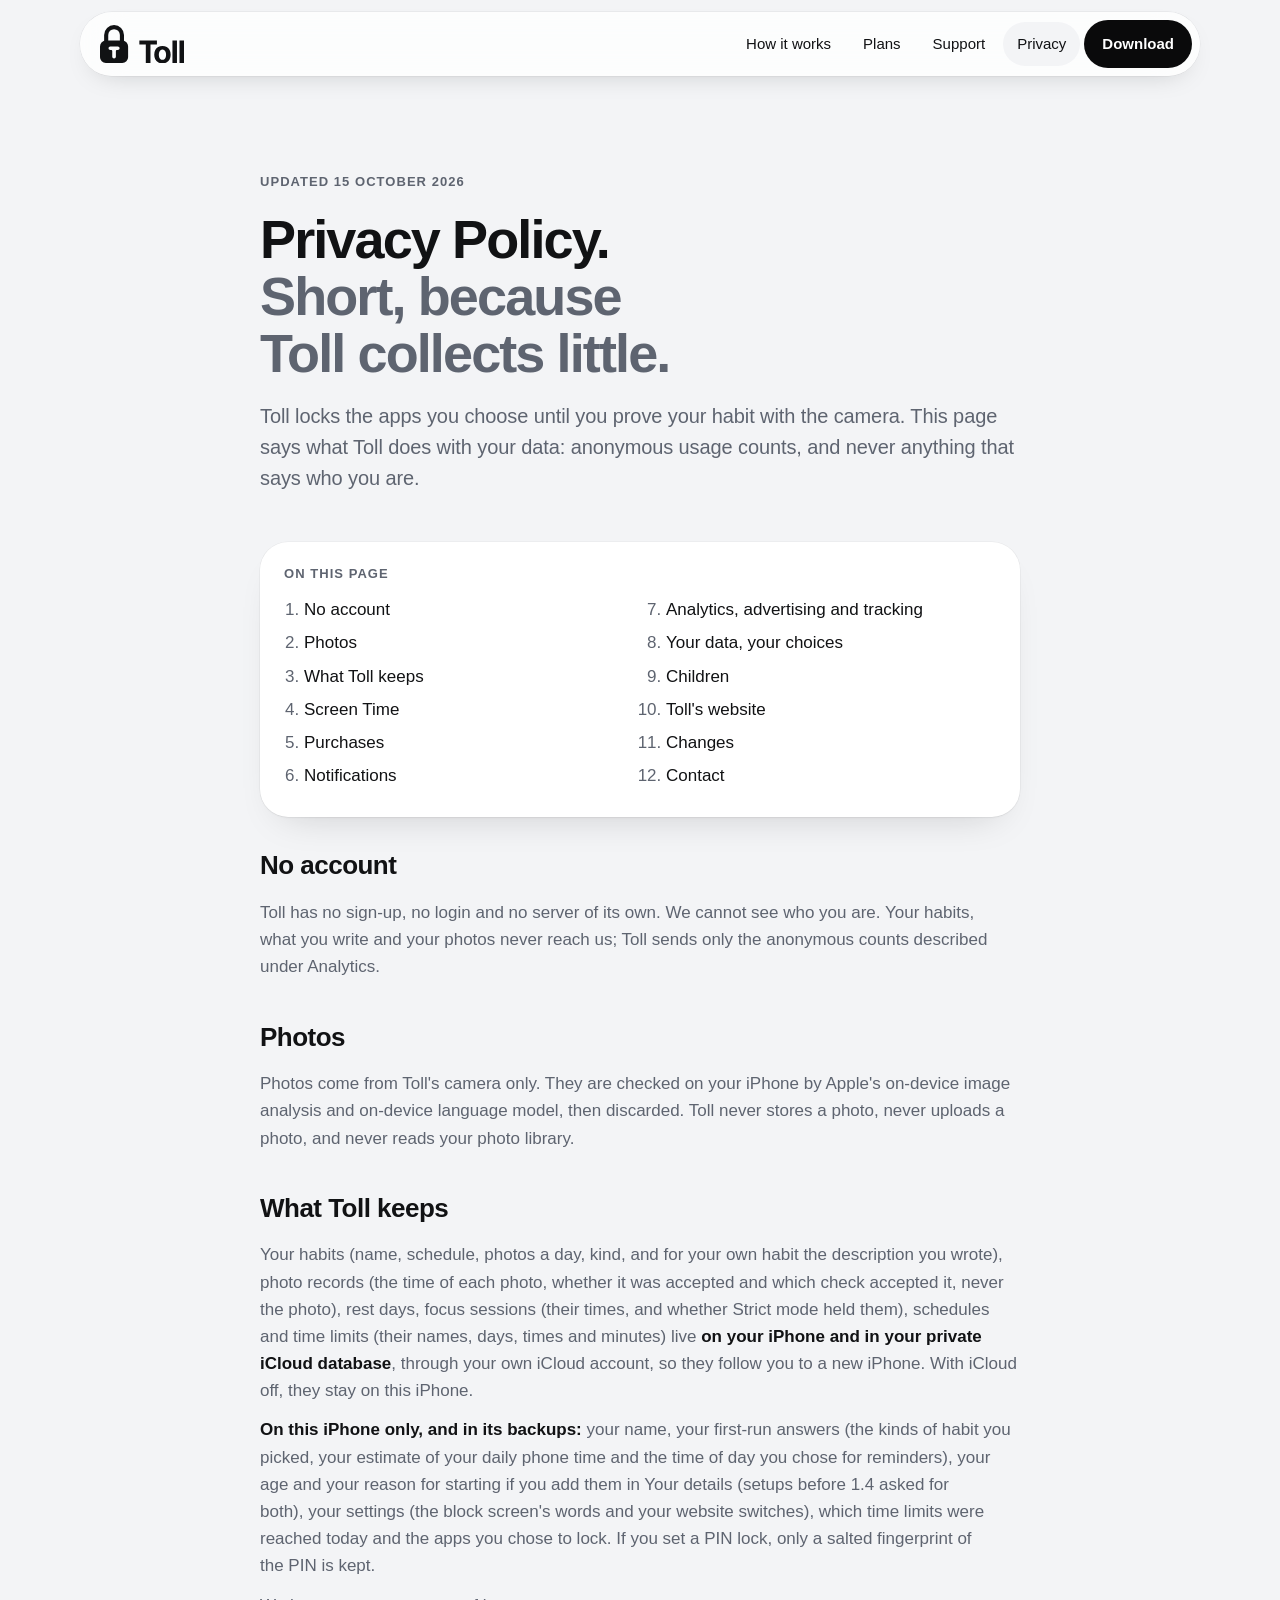
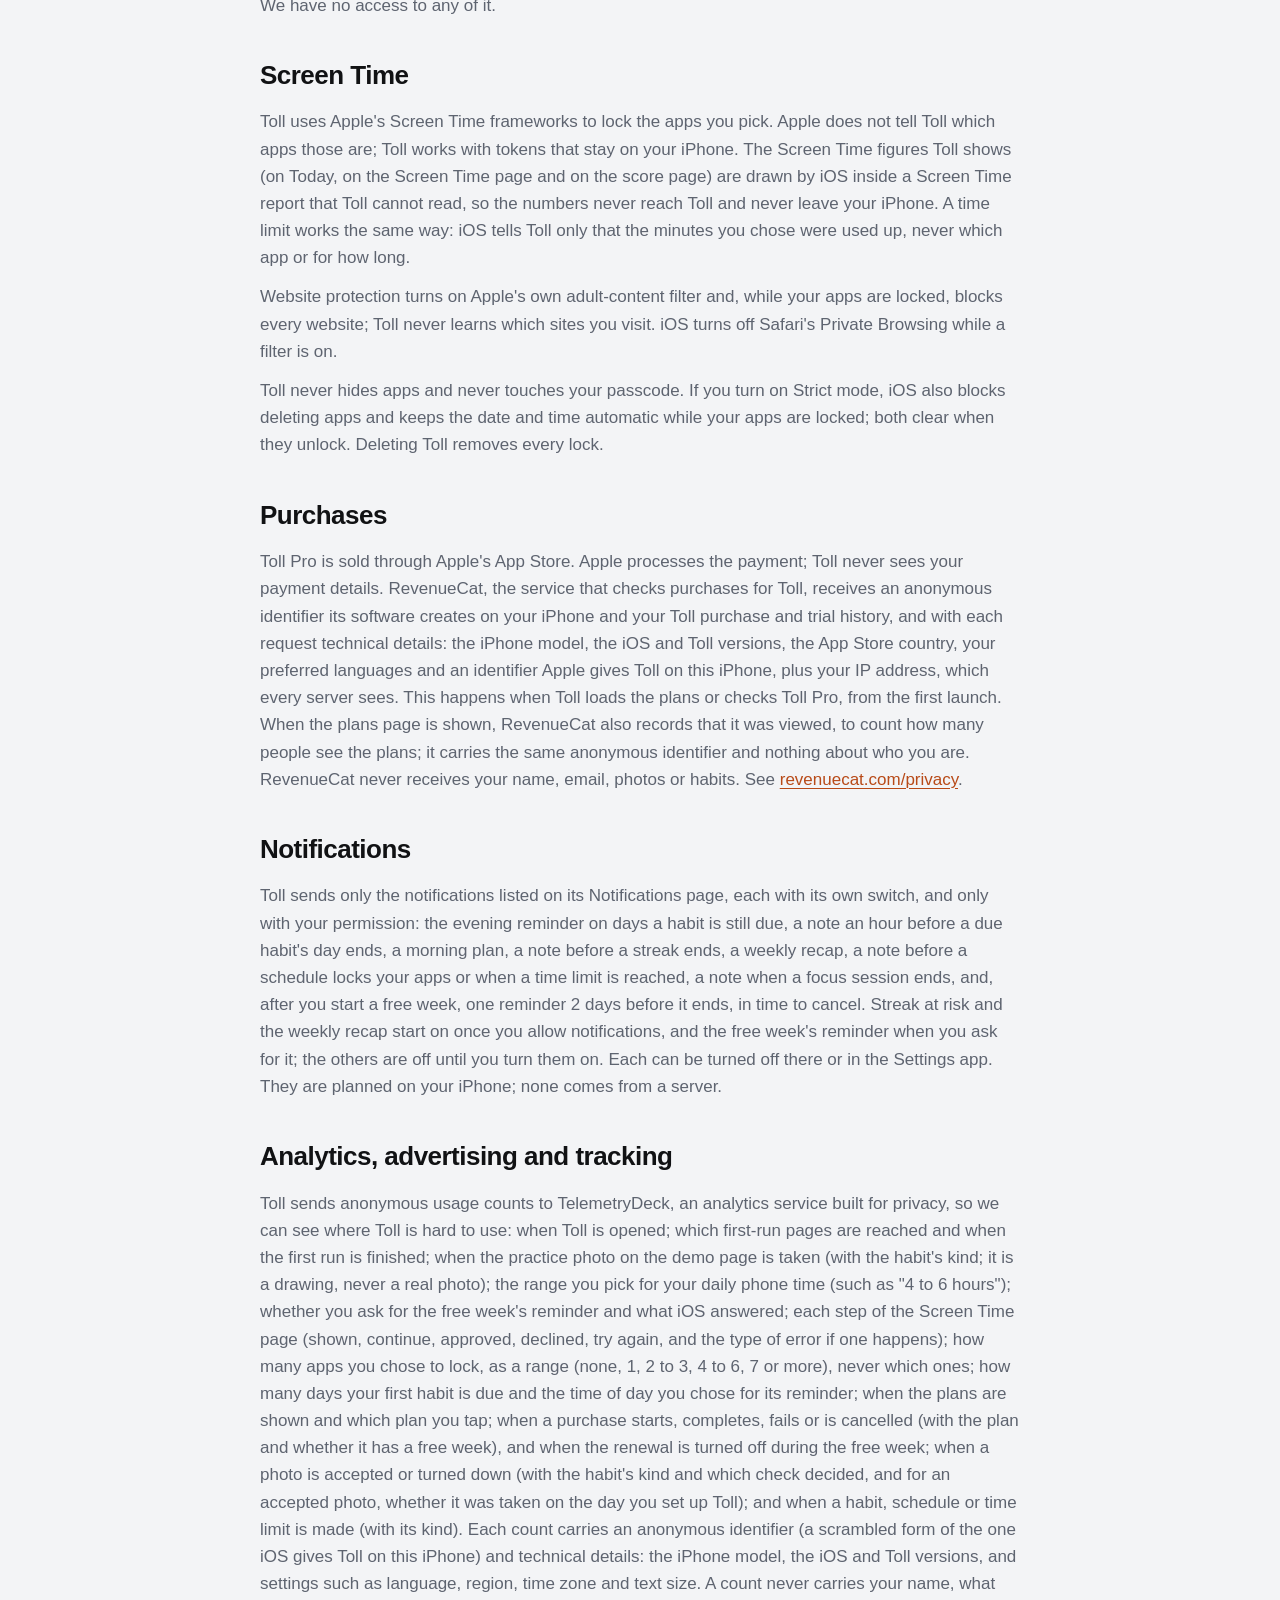
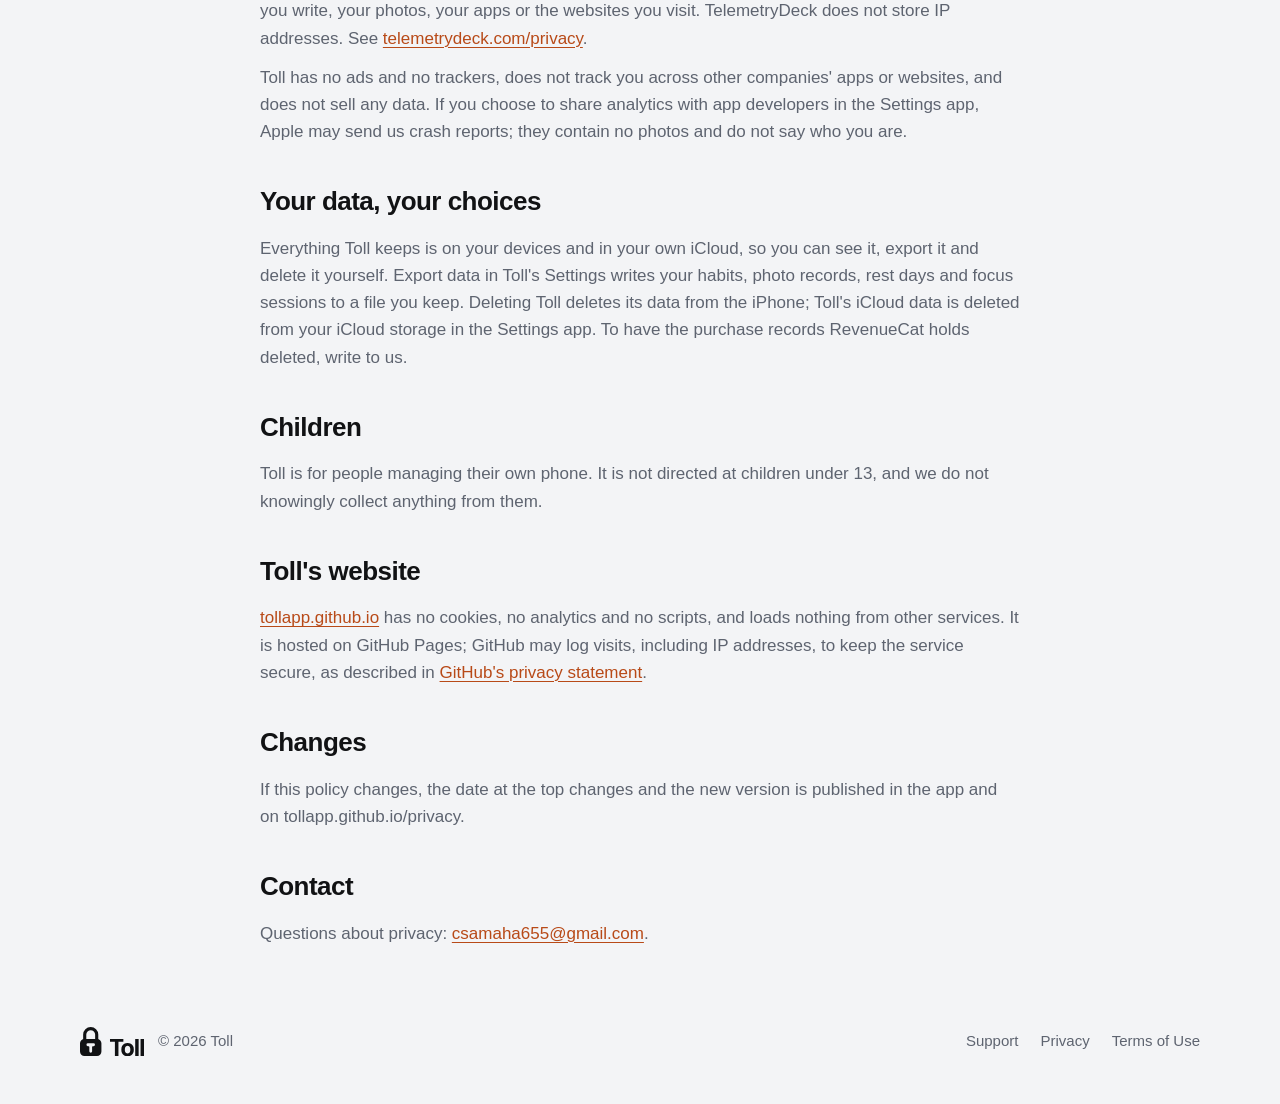
==== privacy/index.html @ 46a6c29b "Removing apps waits only under Strict mode; privacy page 15 October 2026" ====
<!doctype html>
<html lang="en">
<head>
  <meta charset="utf-8">
  <meta name="viewport" content="width=device-width, initial-scale=1, viewport-fit=cover">
  <title>Privacy Policy · Toll</title>
  <meta name="description" content="What Toll does with your data. No account, no server of its own, photos checked on your iPhone and never stored.">
  <meta name="theme-color" content="#F3F4F6">
  <meta name="color-scheme" content="light">
  <link rel="icon" href="../assets/favicon.svg" type="image/svg+xml">
  <link rel="icon" href="../assets/favicon-32.png" type="image/png" sizes="32x32">
  <link rel="apple-touch-icon" href="../assets/apple-touch-icon.png">
  <link rel="stylesheet" href="../assets/style.css">
</head>
<body>
  <a class="skip" href="#main">Skip to the policy</a>

  <header class="top">
    <div class="top-bar">
      <a class="brand" href="../" aria-label="Toll, home"><img src="../assets/lockup.svg" width="222" height="100" alt=""></a>
      <nav class="nav" aria-label="Pages">
        <a class="wide" href="../#how">How it works</a>
        <a class="wide" href="../#plans">Plans</a>
        <a href="../support/">Support</a>
        <a class="narrow-hide" href="./" aria-current="page">Privacy</a>
        <a class="get-pill" href="https://apps.apple.com/app/id6814730604">Download</a>
      </nav>
    </div>
  </header>

  <main id="main">
    <div class="wrap narrow">
      <div class="page-head">
        <p class="label">Updated 15 October 2026</p>
        <h1 class="title two-tone"><span>Privacy Policy.</span> <span>Short, because Toll collects little.</span></h1>
        <p class="lede">Toll locks the apps you choose until you prove your habit with the camera. This page says what Toll does with your data: anonymous usage counts, and never anything that says who you are.</p>
      </div>
      <nav class="card toc" aria-label="On this page">
        <p class="label" style="margin-bottom:12px">On this page</p>
        <ol>
            <li><a href="#no-account">No account</a></li>
            <li><a href="#photos">Photos</a></li>
            <li><a href="#keeps">What Toll keeps</a></li>
            <li><a href="#screen-time">Screen Time</a></li>
            <li><a href="#purchases">Purchases</a></li>
            <li><a href="#notifications">Notifications</a></li>
            <li><a href="#analytics">Analytics, advertising and tracking</a></li>
            <li><a href="#choices">Your data, your choices</a></li>
            <li><a href="#children">Children</a></li>
            <li><a href="#website">Toll's website</a></li>
            <li><a href="#changes">Changes</a></li>
            <li><a href="#contact">Contact</a></li>
        </ol>
      </nav>
      <div class="prose">
        <section aria-labelledby="no-account-t"><h2 id="no-account" class="sr-anchor"><span id="no-account-t">No account</span></h2><p>Toll has no sign-up, no login and no server of its own. We cannot see who you are. Your habits, what you write and your photos never reach us; Toll sends only the anonymous counts described under Analytics.</p></section>
        <section aria-labelledby="photos-t"><h2 id="photos" class="sr-anchor"><span id="photos-t">Photos</span></h2><p>Photos come from Toll's camera only. They are checked on your iPhone by Apple's on-device image analysis and on-device language model, then discarded. Toll never stores a photo, never uploads a photo, and never reads your photo library.</p></section>
        <section aria-labelledby="keeps-t"><h2 id="keeps" class="sr-anchor"><span id="keeps-t">What Toll keeps</span></h2><p>Your habits (name, schedule, photos a day, kind, and for your own habit the description you wrote), photo records (the time of each photo, whether it was accepted and which check accepted it, never the photo), rest days, focus sessions (their times, and whether Strict mode held them), schedules and time limits (their names, days, times and minutes) live <strong>on your iPhone and in your private iCloud database</strong>, through your own iCloud account, so they follow you to a new iPhone. With iCloud off, they stay on this&nbsp;iPhone.</p><p><strong>On this iPhone only, and in its backups:</strong> your name, your first-run answers (the kinds of habit you picked, your estimate of your daily phone time and the time of day you chose for reminders), your age and your reason for starting if you add them in Your details (setups before 1.4 asked for both), your settings (the block screen's words and your website switches), which time limits were reached today and the apps you chose to lock. If you set a PIN lock, only a salted fingerprint of the PIN&nbsp;is&nbsp;kept.</p><p>We have no access to any of&nbsp;it.</p></section>
        <section aria-labelledby="screen-time-t"><h2 id="screen-time" class="sr-anchor"><span id="screen-time-t">Screen Time</span></h2><p>Toll uses Apple's Screen Time frameworks to lock the apps you pick. Apple does not tell Toll which apps those are; Toll works with tokens that stay on your iPhone. The Screen Time figures Toll shows (on Today, on the Screen Time page and on the score page) are drawn by iOS inside a Screen Time report that Toll cannot read, so the numbers never reach Toll and never leave your iPhone. A time limit works the same way: iOS tells Toll only that the minutes you chose were used up, never which app or for how long.</p><p>Website protection turns on Apple's own adult-content filter and, while your apps are locked, blocks every website; Toll never learns which sites you visit. iOS turns off Safari's Private Browsing while a filter is on.</p><p>Toll never hides apps and never touches your passcode. If you turn on Strict mode, iOS also blocks deleting apps and keeps the date and time automatic while your apps are locked; both clear when they unlock. Deleting Toll removes every lock.</p></section>
        <section aria-labelledby="purchases-t"><h2 id="purchases" class="sr-anchor"><span id="purchases-t">Purchases</span></h2><p>Toll Pro is sold through Apple's App Store. Apple processes the payment; Toll never sees your payment details. RevenueCat, the service that checks purchases for Toll, receives an anonymous identifier its software creates on your iPhone and your Toll purchase and trial history, and with each request technical details: the iPhone model, the iOS and Toll versions, the App Store country, your preferred languages and an identifier Apple gives Toll on this iPhone, plus your IP address, which every server sees. This happens when Toll loads the plans or checks Toll Pro, from the first launch. When the plans page is shown, RevenueCat also records that it was viewed, to count how many people see the plans; it carries the same anonymous identifier and nothing about who you are. RevenueCat never receives your name, email, photos or habits. See <a class="link" href="https://www.revenuecat.com/privacy">revenuecat.com/privacy</a>.</p></section>
        <section aria-labelledby="notifications-t"><h2 id="notifications" class="sr-anchor"><span id="notifications-t">Notifications</span></h2><p>Toll sends only the notifications listed on its Notifications page, each with its own switch, and only with your permission: the evening reminder on days a habit is still due, a note an hour before a due habit's day ends, a morning plan, a note before a streak ends, a weekly recap, a note before a schedule locks your apps or when a time limit is reached, a note when a focus session ends, and, after you start a free week, one reminder 2 days before it ends, in time to cancel. Streak at risk and the weekly recap start on once you allow notifications, and the free week's reminder when you ask for it; the others are off until you turn them on. Each can be turned off there or in the Settings app. They are planned on your iPhone; none comes from a server.</p></section>
        <section aria-labelledby="analytics-t"><h2 id="analytics" class="sr-anchor"><span id="analytics-t">Analytics, advertising and tracking</span></h2><p>Toll sends anonymous usage counts to TelemetryDeck, an analytics service built for privacy, so we can see where Toll is hard to use: when Toll is opened; which first-run pages are reached and when the first run is finished; when the practice photo on the demo page is taken (with the habit's kind; it is a drawing, never a real photo); the range you pick for your daily phone time (such as "4 to 6 hours"); whether you ask for the free week's reminder and what iOS answered; each step of the Screen Time page (shown, continue, approved, declined, try again, and the type of error if one happens); how many apps you chose to lock, as a range (none, 1, 2 to 3, 4 to 6, 7 or more), never which ones; how many days your first habit is due and the time of day you chose for its reminder; when the plans are shown and which plan you tap; when a purchase starts, completes, fails or is cancelled (with the plan and whether it has a free week), and when the renewal is turned off during the free week; when a photo is accepted or turned down (with the habit's kind and which check decided, and for an accepted photo, whether it was taken on the day you set up Toll); and when a habit, schedule or time limit is made (with its kind). Each count carries an anonymous identifier (a scrambled form of the one iOS gives Toll on this iPhone) and technical details: the iPhone model, the iOS and Toll versions, and settings such as language, region, time zone and text size. A count never carries your name, what you write, your photos, your apps or the websites you visit. TelemetryDeck does not store IP addresses. See <a class="link" href="https://telemetrydeck.com/privacy/">telemetrydeck.com/privacy</a>.</p><p>Toll has no ads and no trackers, does not track you across other companies' apps or websites, and does not sell any data. If you choose to share analytics with app developers in the Settings app, Apple may send us crash reports; they contain no photos and do not say who you are.</p></section>
        <section aria-labelledby="choices-t"><h2 id="choices" class="sr-anchor"><span id="choices-t">Your data, your choices</span></h2><p>Everything Toll keeps is on your devices and in your own iCloud, so you can see it, export it and delete it yourself. Export data in Toll's Settings writes your habits, photo records, rest days and focus sessions to a file you keep. Deleting Toll deletes its data from the iPhone; Toll's iCloud data is deleted from your iCloud storage in the Settings app. To have the purchase records RevenueCat holds deleted, write to us.</p></section>
        <section aria-labelledby="children-t"><h2 id="children" class="sr-anchor"><span id="children-t">Children</span></h2><p>Toll is for people managing their own phone. It is not directed at children under 13, and we do not knowingly collect anything from them.</p></section>
        <section aria-labelledby="website-t"><h2 id="website" class="sr-anchor"><span id="website-t">Toll's website</span></h2><p><a class="link" href="https://tollapp.github.io">tollapp.github.io</a> has no cookies, no analytics and no scripts, and loads nothing from other services. It is hosted on GitHub Pages; GitHub may log visits, including IP addresses, to keep the service secure, as described in <a class="link" href="https://docs.github.com/site-policy/privacy-policies/github-general-privacy-statement">GitHub's privacy statement</a>.</p></section>
        <section aria-labelledby="changes-t"><h2 id="changes" class="sr-anchor"><span id="changes-t">Changes</span></h2><p>If this policy changes, the date at the top changes and the new version is published in the app and on tollapp.github.io/privacy.</p></section>
        <section aria-labelledby="contact-t"><h2 id="contact" class="sr-anchor"><span id="contact-t">Contact</span></h2><p>Questions about privacy: <a class="link" href="mailto:csamaha655@gmail.com">csamaha655@gmail.com</a>.</p></section>
      </div>
    </div>
  </main>

  <footer class="foot">
    <div class="wrap">
      <span class="sign"><img src="../assets/lockup.svg" width="222" height="100" alt="Toll">© 2026 Toll</span>
      <nav aria-label="More">
        <a href="../support/">Support</a>
        <a href="./">Privacy</a>
        <a href="https://www.apple.com/legal/internet-services/itunes/dev/stdeula/">Terms of Use</a>
      </nav>
    </div>
  </footer>
</body>
</html>
---- assets/style.css ----
/* Toll's site, the relaunch (2026-10-10): light "Dawn light", the app's own palette (DESIGN.md v7).
   Fog page, white cards, ink words, the icon's peach as the one warm ground, an ink pill for the
   main action, ember only for state. SF Pro, the app's one typeface. No gradients anywhere. */

:root {
  --fog: #F3F4F6;
  --card: #FFFFFF;
  --ink: #111214;
  --ink-2: #5E6470;          /* 5.4:1 on the fog */
  --hair: #E3E5EA;
  --peach: #FFBE8C;
  --peach-ink-2: #644E3E;    /* the second line on peach: ink at 65%, flattened, 4.8:1 */
  --ember: #D9581F;          /* state: a check, the unlocked lock */
  --ember-text: #B84A18;     /* words in the accent: 4.7:1 on the fog */
  --action: #0A0A0B;

  --wrap: 1120px;
  --gutter: 20px;
  --radius: 28px;
  --gap: clamp(80px, 11vw, 140px);
  --ease: cubic-bezier(.22, 1, .36, 1);
  --font: -apple-system, BlinkMacSystemFont, "SF Pro Text", "SF Pro Display", "Helvetica Neue", Arial, sans-serif;
  --shadow: 0 0 0 .5px rgb(17 18 20 / .06), 0 1px 2px rgb(17 18 20 / .04), 0 18px 40px -24px rgb(17 18 20 / .22);
  color-scheme: light;
}
@media (max-width: 380px) { :root { --gutter: 16px; } }

*, *::before, *::after { box-sizing: border-box; }
html { -webkit-text-size-adjust: 100%; scroll-behavior: smooth; scroll-padding-top: 88px; background: var(--fog); }
@media (prefers-reduced-motion: reduce) { html { scroll-behavior: auto; } }
body {
  margin: 0; background: var(--fog); color: var(--ink);
  font: 400 17px/1.6 var(--font); -webkit-font-smoothing: antialiased; text-rendering: optimizeLegibility;
  overflow-x: clip;
}
img { display: block; max-width: 100%; height: auto; }
a { color: inherit; }
p { margin: 0; text-wrap: pretty; }
h1, h2, h3 { margin: 0; text-wrap: balance; }
ul, ol { margin: 0; padding: 0; list-style: none; }
.sr { position: absolute; width: 1px; height: 1px; overflow: hidden; clip: rect(0 0 0 0); white-space: nowrap; }
.skip { position: absolute; left: 12px; top: -60px; z-index: 30; padding: 10px 16px; border-radius: 999px; background: var(--action); color: #fff; text-decoration: none; }
.skip:focus { top: 12px; }
:focus-visible { outline: 2px solid var(--ember); outline-offset: 3px; border-radius: 8px; }
.wrap { width: min(var(--wrap), 100% - 2 * var(--gutter)); margin-inline: auto; }
.narrow { --wrap: 760px; }
.nowrap { white-space: nowrap; }
.tabular { font-variant-numeric: tabular-nums; }

/* Type */
.display { font-size: clamp(42px, 6.6vw, 80px); line-height: 1.02; font-weight: 700; letter-spacing: -0.04em; }
.title { font-size: clamp(32px, 4.4vw, 54px); line-height: 1.06; font-weight: 700; letter-spacing: -0.035em; }
.two-tone > span { display: block; }
.two-tone > span + span { color: var(--ink-2); }
.on-peach .two-tone > span + span { color: var(--peach-ink-2); }
h3 { font-size: 21px; line-height: 1.3; font-weight: 600; letter-spacing: -0.015em; }
.lede { font-size: clamp(18px, 1.6vw, 20px); line-height: 1.55; color: var(--ink-2); letter-spacing: -0.005em; }
.on-peach .lede { color: var(--ink); }
.quiet { color: var(--ink-2); }
.small { font-size: 15px; line-height: 1.55; color: var(--ink-2); }
.label { font-size: 13px; font-weight: 600; letter-spacing: 0.08em; text-transform: uppercase; color: var(--ink-2); }
.link { color: var(--ember-text); text-decoration: underline; text-underline-offset: 3px; text-decoration-thickness: 1px; }

/* Buttons */
.actions { display: flex; flex-wrap: wrap; gap: 12px; }
.btn {
  display: inline-flex; align-items: center; justify-content: center; gap: 10px; min-height: 52px; padding: 0 26px;
  border-radius: 999px; font: 600 17px/1 var(--font); text-decoration: none; letter-spacing: -0.01em;
  transition: transform .16s var(--ease), opacity .16s var(--ease);
}
.btn:active { transform: scale(.97); }
.btn-primary { background: var(--action); color: #fff; }
.btn-primary:hover { opacity: .86; }
.btn-secondary { background: var(--card); color: var(--ink); box-shadow: inset 0 0 0 1px var(--hair); }
.btn-secondary:hover { opacity: .8; }
.btn svg { width: 18px; height: 18px; flex: none; }

/* Header: a glass bar that floats over the page */
.top { position: sticky; top: 0; z-index: 20; padding: 12px 0 0; }
.top-bar {
  width: min(var(--wrap), 100% - 2 * var(--gutter)); margin-inline: auto; display: flex; align-items: center; gap: 16px;
  min-height: 60px; padding: 8px 8px 8px 20px; border-radius: 999px;
  background: rgb(255 255 255 / .78); -webkit-backdrop-filter: blur(20px) saturate(1.6); backdrop-filter: blur(20px) saturate(1.6);
  box-shadow: 0 0 0 .5px rgb(17 18 20 / .08), 0 10px 28px -16px rgb(17 18 20 / .25);
}
@supports not ((backdrop-filter: blur(1px)) or (-webkit-backdrop-filter: blur(1px))) { .top-bar { background: #fff; } }
@media (prefers-reduced-transparency: reduce) { .top-bar { background: #fff; } }
.brand { display: inline-flex; align-items: center; color: var(--ink); text-decoration: none; margin-right: auto; }
.brand img { width: 84px; height: auto; }
.nav { display: flex; align-items: center; gap: 4px; }
.nav a { padding: 10px 14px; border-radius: 999px; text-decoration: none; font-size: 15px; font-weight: 500; color: var(--ink); transition: opacity .16s var(--ease); }
.nav a:hover { opacity: .65; }
.nav a[aria-current="page"] { background: var(--fog); }
.nav .get-pill { background: var(--action); color: #fff; padding: 12px 18px; font-weight: 600; }
.nav .get-pill:hover { opacity: .86; }
@media (max-width: 760px) { .nav .wide { display: none; } }
@media (max-width: 420px) { .nav .narrow-hide { display: none; } .brand img { width: 74px; } .top-bar { padding-left: 16px; } }

/* Sections */
.section { padding-block: var(--gap) 0; }
.head { max-width: 720px; display: grid; gap: 16px; margin-bottom: clamp(36px, 5vw, 56px); }
.head.center { margin-inline: auto; text-align: center; justify-items: center; }
.card { background: var(--card); border-radius: var(--radius); box-shadow: var(--shadow); }

/* Phones: the app's own captures in a black frame with a transparent outside */
.phone { width: var(--pw, 280px); filter: drop-shadow(0 26px 30px rgb(17 18 20 / .18)) drop-shadow(0 4px 8px rgb(17 18 20 / .08)); }

/* Hero: the icon's peach as a solid ground, like the store page */
.hero { padding: 12px var(--gutter) 0; margin-top: -72px; }
.hero-band {
  max-width: 1400px; margin-inline: auto; border-radius: 0 0 40px 40px; background: var(--peach);
  padding: 140px 0 72px; overflow: hidden;
}
.hero-grid { display: grid; grid-template-columns: 1.05fr .95fr; align-items: center; gap: 48px; }
.hero-copy { display: grid; gap: 24px; justify-items: start; }
.hero-copy .lede { max-width: 34em; }
.meta { display: flex; flex-wrap: wrap; gap: 6px 14px; font-size: 15px; color: var(--peach-ink-2); }
.meta li + li::before { content: "·"; margin-right: 14px; }
@media (max-width: 520px) { .meta { gap: 4px 12px; } .meta li + li::before { content: none; } }
.hero-phones { display: flex; justify-content: center; align-items: flex-end; gap: 20px; }
.hero-phones .phone { --pw: min(300px, 40vw); }
@media (max-width: 899px) {
  .hero-band { padding: 120px 0 48px; border-radius: 0 0 32px 32px; }
  .hero-grid { grid-template-columns: 1fr; gap: 40px; }
  .hero-phones .phone { --pw: min(280px, 72vw); }
}
@media (max-width: 520px) { .hero { padding-inline: 0; } .hero-band { border-radius: 0 0 28px 28px; } }

/* The no-ignore band */
.versus { display: grid; grid-template-columns: auto 1fr; align-items: center; gap: clamp(32px, 6vw, 80px); padding: clamp(28px, 4vw, 56px); }
.versus .phone { --pw: min(280px, 64vw); }
.versus-copy { display: grid; gap: 20px; max-width: 520px; }
.compare { display: grid; gap: 12px; margin-top: 4px; }
.compare li { display: grid; grid-template-columns: 28px 1fr; gap: 12px; align-items: start; }
.compare svg { width: 22px; height: 22px; margin-top: 3px; }
.compare .no svg { color: var(--ink-2); }
.compare .yes svg { color: var(--ember); }
@media (max-width: 760px) { .versus { grid-template-columns: 1fr; justify-items: center; text-align: left; } }

/* How it works: three steps, each a phone over its words */
.steps { display: grid; grid-template-columns: repeat(3, 1fr); gap: 20px; counter-reset: step; }
.step { display: grid; justify-items: center; gap: 24px; padding: 32px 24px 28px; }
.step .phone { --pw: min(240px, 66vw); }
.step-text { display: grid; gap: 8px; width: 100%; }
.step-num { display: inline-grid; place-items: center; width: 30px; height: 30px; border-radius: 999px; background: var(--fog); font-size: 15px; font-weight: 700; }
@media (max-width: 899px) { .steps { grid-template-columns: 1fr; max-width: 460px; margin-inline: auto; } }

/* Your rules */
.rules-grid { display: grid; grid-template-columns: 1fr auto; gap: clamp(32px, 6vw, 80px); align-items: center; }
.rules-grid .phone { --pw: min(270px, 66vw); }
.rule-list { display: grid; grid-template-columns: 1fr 1fr; gap: 16px; margin-top: 32px; }
.rule { padding: 22px 22px 24px; display: grid; gap: 6px; }
.rule .big { font-size: 34px; font-weight: 700; letter-spacing: -0.03em; line-height: 1; margin-bottom: 4px; }
.rule p { font-size: 16px; color: var(--ink-2); }
@media (max-width: 899px) { .rules-grid { grid-template-columns: 1fr; justify-items: center; } .rules-grid > div { width: 100%; } }
@media (max-width: 520px) { .rule-list { grid-template-columns: 1fr; } }

/* Why I built it */
.founder { padding: clamp(32px, 5vw, 56px); display: grid; gap: 20px; max-width: 820px; margin-inline: auto; }
.founder blockquote { margin: 0; font-size: clamp(24px, 2.8vw, 32px); line-height: 1.3; font-weight: 600; letter-spacing: -0.02em; text-wrap: balance; }
.founder figcaption { color: var(--ink-2); font-size: 16px; }

/* Features */
.gallery { display: grid; grid-template-columns: repeat(4, 1fr); gap: 20px; }
.feature { display: grid; grid-template-rows: auto 1fr; gap: 22px; padding: 28px 22px 26px; }
.feature .phone { --pw: min(210px, 60vw); justify-self: center; }
.feature-text { display: grid; gap: 8px; align-content: start; }
.feature-text p { font-size: 16px; color: var(--ink-2); }
.figures { display: grid; gap: 6px; margin-top: 6px; font-size: 15px; color: var(--ink-2); }
.figures b { color: var(--ink); font-weight: 650; margin-right: 6px; }
.notes { display: grid; grid-template-columns: repeat(3, 1fr); gap: 20px; margin-top: 20px; }
.note { padding: 26px 24px; display: grid; gap: 8px; align-content: start; }
.note p { font-size: 16px; color: var(--ink-2); }
.note .off { margin-top: 6px; font-size: 14px; font-weight: 600; color: var(--ink); }
@media (max-width: 1060px) { .gallery { grid-template-columns: repeat(2, 1fr); } }
@media (max-width: 899px) { .notes { grid-template-columns: 1fr; } }
@media (max-width: 560px) { .gallery { grid-template-columns: 1fr; } .feature .phone { --pw: min(240px, 66vw); } }

/* Plans */
.plans { display: grid; grid-template-columns: 1fr 1fr; gap: 20px; align-items: stretch; }
.plan { padding: clamp(28px, 4vw, 40px); display: grid; gap: 18px; align-content: start; }
.plan > .small:last-child { align-self: end; }
.checks { display: grid; gap: 10px; }
.checks li { display: grid; grid-template-columns: 22px 1fr; gap: 10px; }
.checks svg { width: 20px; height: 20px; margin-top: 4px; color: var(--ember); }
.prices { display: grid; gap: 0; border-top: 1px solid var(--hair); }
.price { display: grid; grid-template-columns: 1fr auto; gap: 4px 16px; padding: 18px 0; border-bottom: 1px solid var(--hair); align-items: baseline; }
.price b { font-size: 19px; font-weight: 650; }
.price .amount { font-size: 22px; font-weight: 700; letter-spacing: -0.02em; font-variant-numeric: tabular-nums; text-align: right; }
.price > span { font-size: 15px; color: var(--ink-2); grid-column: 1 / -1; }
.chip { display: inline-block; margin-left: 8px; padding: 3px 10px; border-radius: 999px; background: #FFE8D6; color: var(--ember-text); font-size: 13px; font-weight: 650; vertical-align: 2px; }
@media (max-width: 899px) { .plans { grid-template-columns: 1fr; } }

/* Private */
.private { display: grid; grid-template-columns: repeat(3, 1fr); gap: 20px; }
.private .card { padding: 26px 24px; display: grid; gap: 8px; align-content: start; }
.private .card p { font-size: 16px; color: var(--ink-2); }
.never { margin-top: 20px; padding: clamp(26px, 4vw, 36px); display: grid; grid-template-columns: auto 1fr; gap: 16px 40px; align-items: start; }
.never ul { display: grid; grid-template-columns: 1fr 1fr; gap: 14px 28px; }
.never li { font-size: 16px; color: var(--ink-2); }
.never li b { color: var(--ink); font-weight: 600; }
@media (max-width: 899px) { .private { grid-template-columns: 1fr; } .never { grid-template-columns: 1fr; } }
@media (max-width: 560px) { .never ul { grid-template-columns: 1fr; } }

/* The last call: peach again */
.get { padding: var(--gap) var(--gutter) 0; }
.get-band { max-width: 1400px; margin-inline: auto; background: var(--peach); border-radius: 40px; padding: clamp(48px, 7vw, 88px) 0; }
.get-grid { display: grid; grid-template-columns: auto 1fr; gap: clamp(28px, 5vw, 56px); align-items: center; }
.app-icon { width: clamp(112px, 14vw, 168px); border-radius: 22.37%; box-shadow: 0 0 0 .5px rgb(17 18 20 / .12), 0 18px 34px -18px rgb(17 18 20 / .35); }
.get-copy { display: grid; gap: 20px; justify-items: start; }
@media (max-width: 640px) { .get-grid { grid-template-columns: 1fr; } .get { padding-inline: 0; } .get-band { border-radius: 28px; } }

/* Footer */
.foot { padding: 56px 0 48px; }
.foot .wrap { display: flex; flex-wrap: wrap; gap: 16px 32px; align-items: center; justify-content: space-between; font-size: 15px; color: var(--ink-2); }
.foot .sign { display: inline-flex; align-items: center; gap: 14px; }
.foot .sign img { width: 64px; }
.foot nav { display: flex; flex-wrap: wrap; gap: 6px 22px; }
.foot nav a { text-decoration: none; }
.foot nav a:hover { color: var(--ink); }

/* Inner pages: support, privacy, 404 */
.page-head { padding: clamp(56px, 8vw, 96px) 0 clamp(32px, 4vw, 48px); display: grid; gap: 18px; }
.page-head .lede { max-width: 38em; }
.contact { padding: 26px 26px; display: grid; grid-template-columns: auto 1fr auto; gap: 20px; align-items: center; margin-bottom: 48px; }
.contact img { width: 64px; border-radius: 22.37%; box-shadow: 0 0 0 .5px rgb(17 18 20 / .12); }
.contact p { color: var(--ink-2); font-size: 16px; }
@media (max-width: 640px) { .contact { grid-template-columns: auto 1fr; } .contact .btn { grid-column: 1 / -1; } }
.faq-group { margin-bottom: 40px; }
.faq-group > h2 { font-size: 26px; font-weight: 700; letter-spacing: -0.02em; margin-bottom: 14px; }
.faq { background: var(--card); border-radius: 22px; box-shadow: var(--shadow); }
.faq details { border-top: 1px solid var(--hair); }
.faq details:first-child { border-top: 0; }
.faq summary {
  list-style: none; cursor: pointer; display: grid; grid-template-columns: 1fr 28px; gap: 16px; align-items: center;
  padding: 20px 22px; font-size: 18px; font-weight: 600; letter-spacing: -0.01em;
}
.faq summary::-webkit-details-marker { display: none; }
.faq .plus { width: 28px; height: 28px; border-radius: 999px; background: var(--fog); display: grid; place-items: center; transition: transform .32s var(--ease); }
.faq .plus svg { width: 14px; height: 14px; }
.faq details[open] .plus { transform: rotate(45deg); }
.faq details > div { padding: 0 22px 22px; color: var(--ink-2); display: grid; gap: 12px; max-width: 46em; }
.faq details[open] summary { padding-bottom: 10px; }
.prose { display: grid; gap: 16px; padding-bottom: 24px; }
.prose h2 { font-size: 26px; font-weight: 700; letter-spacing: -0.02em; margin-top: 28px; }
.prose p, .prose li { color: var(--ink-2); }
.prose ul { list-style: disc; padding-left: 22px; display: grid; gap: 8px; }
.prose strong { color: var(--ink); font-weight: 600; }
.toc { padding: 22px 24px; margin-bottom: 8px; }
.toc ol { columns: 2; column-gap: 32px; list-style: decimal; padding-left: 20px; color: var(--ink-2); }
.toc li { margin-bottom: 6px; }
.toc a { color: var(--ink); text-decoration: none; }
.toc a:hover { text-decoration: underline; }
@media (max-width: 560px) { .toc ol { columns: 1; } }
.lost { padding: clamp(80px, 12vw, 140px) 0 40px; text-align: center; }
.lost .wrap { display: grid; justify-items: center; gap: 22px; }
.lost img { width: 120px; border-radius: 22.37%; }
.lost .actions { justify-content: center; }
.prose section { display: grid; gap: 12px; }
.prose section > h2 { margin: 20px 0 0; }
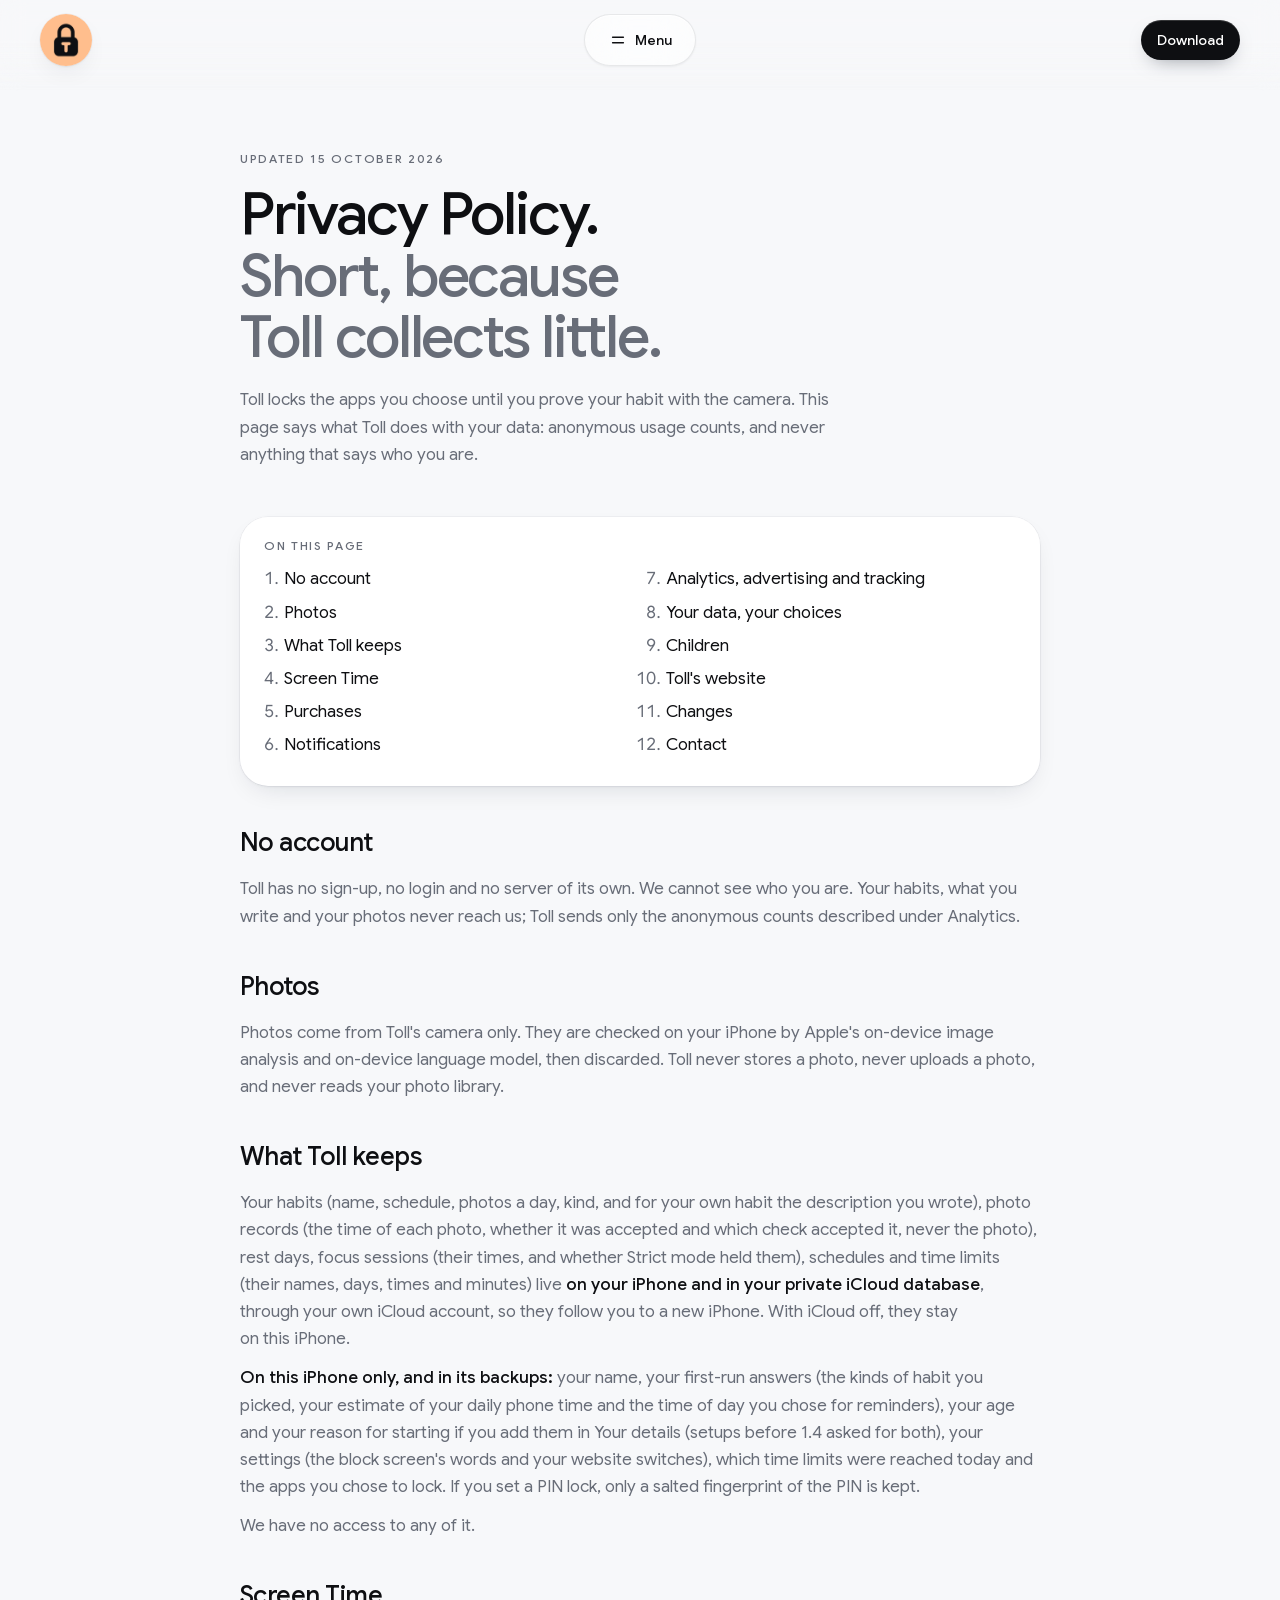
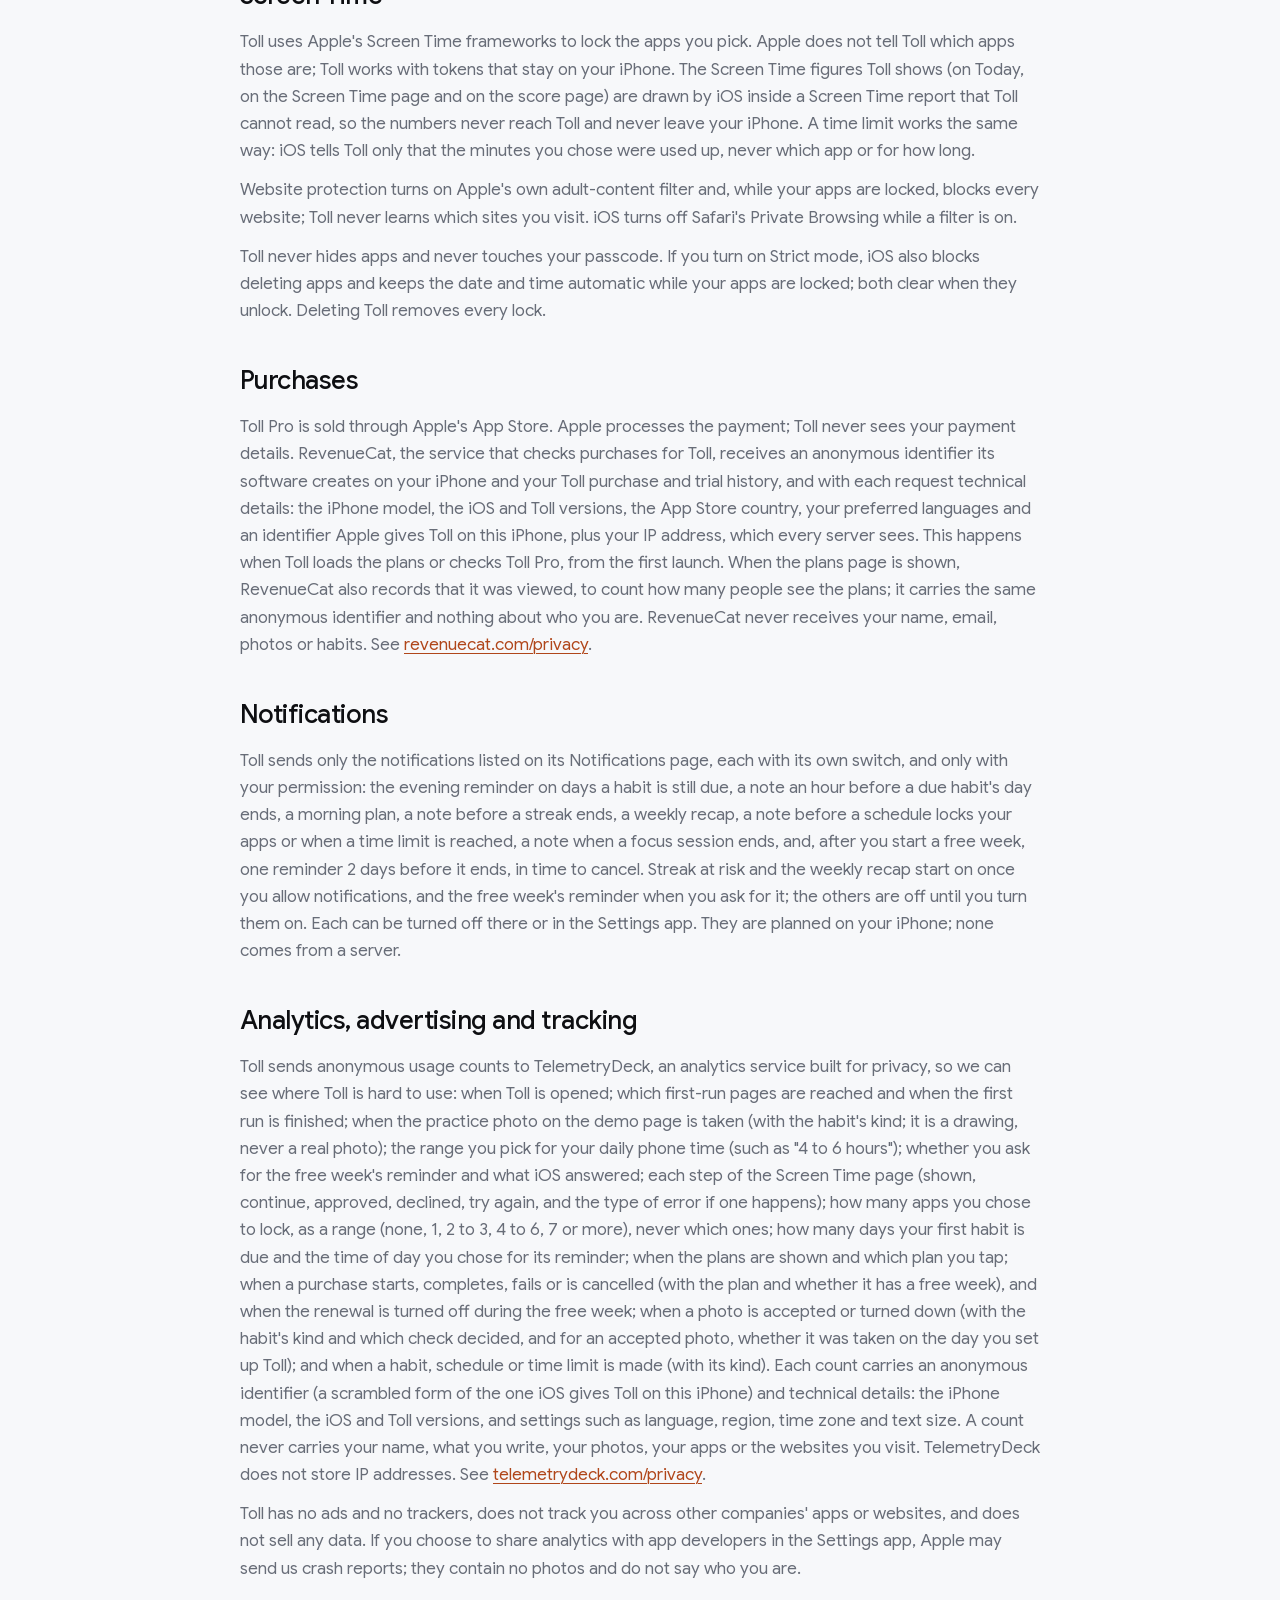
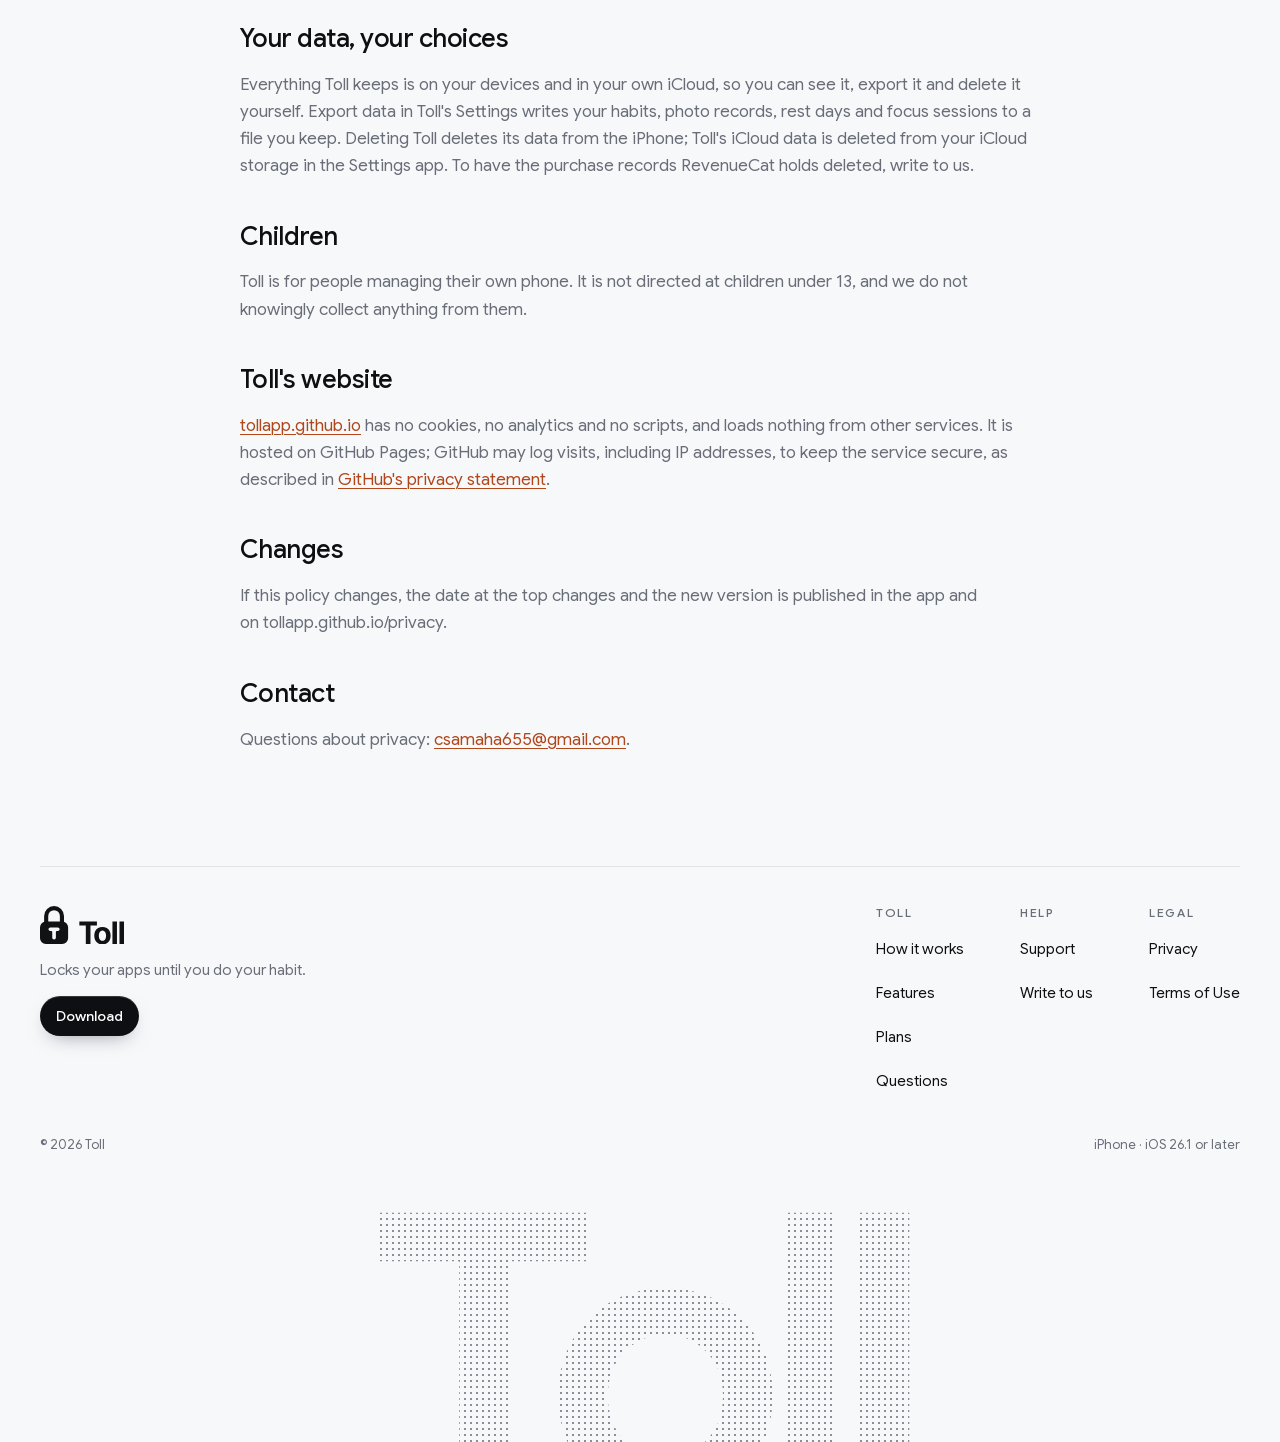
==== commit e1f46829: "New look: the spacefs layout, menu panel, scrolling phone story, plans and questions" ====
--- a/privacy/index.html
+++ b/privacy/index.html
@@ -1,34 +1,57 @@
 <!doctype html>
-<html lang="en">
+<html lang="en" data-theme="light">
 <head>
   <meta charset="utf-8">
   <meta name="viewport" content="width=device-width, initial-scale=1, viewport-fit=cover">
   <title>Privacy Policy · Toll</title>
   <meta name="description" content="What Toll does with your data. No account, no server of its own, photos checked on your iPhone and never stored.">
-  <meta name="theme-color" content="#F3F4F6">
+  <meta name="theme-color" content="#F7F8FA">
   <meta name="color-scheme" content="light">
   <link rel="icon" href="../assets/favicon.svg" type="image/svg+xml">
   <link rel="icon" href="../assets/favicon-32.png" type="image/png" sizes="32x32">
   <link rel="apple-touch-icon" href="../assets/apple-touch-icon.png">
+  <link rel="preload" href="../assets/fonts/google-sans-latin.woff2" as="font" type="font/woff2" crossorigin>
   <link rel="stylesheet" href="../assets/style.css">
 </head>
 <body>
   <a class="skip" href="#main">Skip to the policy</a>
 
-  <header class="top">
-    <div class="top-bar">
-      <a class="brand" href="../" aria-label="Toll, home"><img src="../assets/lockup.svg" width="222" height="100" alt=""></a>
-      <nav class="nav" aria-label="Pages">
-        <a class="wide" href="../#how">How it works</a>
-        <a class="wide" href="../#plans">Plans</a>
-        <a href="../support/">Support</a>
-        <a class="narrow-hide" href="./" aria-current="page">Privacy</a>
-        <a class="get-pill" href="https://apps.apple.com/app/id6814730604">Download</a>
-      </nav>
-    </div>
+  <div class="feather" aria-hidden="true"></div>
+  <header class="nav">
+    <a class="logo" href="../" aria-label="Toll, home"><img src="../assets/icon.webp" width="52" height="52" alt=""></a>
+    <button class="menu-pill glass-control" type="button" popovertarget="menu">
+      <svg viewBox="0 0 20 20" aria-hidden="true"><path d="M4 7h12M4 13h12" stroke="currentColor" stroke-width="1.6" stroke-linecap="round"/></svg>
+      <span>Menu</span>
+    </button>
+    <a class="btn btn-primary btn-sm nav-get" href="https://apps.apple.com/app/id6814730604">Download</a>
   </header>
+  <div class="menu" id="menu" popover>
+    <button class="menu-close" type="button" popovertarget="menu" popovertargetaction="hide">
+      <svg viewBox="0 0 20 20" aria-hidden="true"><path d="M5.5 5.5l9 9M14.5 5.5l-9 9" stroke="currentColor" stroke-width="1.6" stroke-linecap="round"/></svg>
+      <span>Close</span>
+    </button>
+    <nav class="menu-body" aria-label="Pages">
+      <div class="menu-group">
+        <p class="label item" style="--i:0">Toll</p>
+        <a class="item" style="--i:1" href="../#how">How it works</a>
+        <a class="item" style="--i:2" href="../#features">Features</a>
+        <a class="item" style="--i:3" href="../#plans">Plans</a>
+        <a class="item" style="--i:4" href="../#questions">Questions</a>
+      </div>
+      <div class="menu-group">
+        <p class="label item" style="--i:1">Help</p>
+        <a class="item" style="--i:2" href="../support/">Support</a>
+        <a class="item" style="--i:3" href="../privacy/" aria-current="page">Privacy</a>
+        <a class="item" style="--i:4" href="mailto:csamaha655@gmail.com?subject=Toll">Write to us</a>
+      </div>
+      <div class="menu-foot item" style="--i:5">
+        <a href="https://apps.apple.com/app/id6814730604">Download on the App Store</a>
+        <a href="https://www.apple.com/legal/internet-services/itunes/dev/stdeula/">Terms of Use</a>
+      </div>
+    </nav>
+  </div>
 
-  <main id="main">
+  <main id="main" class="page">
     <div class="wrap narrow">
       <div class="page-head">
         <p class="label">Updated 15 October 2026</p>
@@ -69,15 +92,21 @@
     </div>
   </main>
 
-  <footer class="foot">
-    <div class="wrap">
-      <span class="sign"><img src="../assets/lockup.svg" width="222" height="100" alt="Toll">© 2026 Toll</span>
-      <nav aria-label="More">
-        <a href="../support/">Support</a>
-        <a href="./">Privacy</a>
-        <a href="https://www.apple.com/legal/internet-services/itunes/dev/stdeula/">Terms of Use</a>
+  <footer class="footer">
+    <div class="wrap foot-grid">
+      <div class="foot-brand">
+        <img src="../assets/lockup.svg" width="222" height="100" alt="Toll">
+        <p>Locks your apps until you do your habit.</p>
+        <a class="btn btn-primary btn-sm" href="https://apps.apple.com/app/id6814730604">Download</a>
+      </div>
+      <nav class="foot-cols" aria-label="More">
+        <div><p class="label">Toll</p><a href="../#how">How it works</a><a href="../#features">Features</a><a href="../#plans">Plans</a><a href="../#questions">Questions</a></div>
+        <div><p class="label">Help</p><a href="../support/">Support</a><a href="mailto:csamaha655@gmail.com?subject=Toll">Write to us</a></div>
+        <div><p class="label">Legal</p><a href="../privacy/">Privacy</a><a href="https://www.apple.com/legal/internet-services/itunes/dev/stdeula/">Terms of Use</a></div>
       </nav>
     </div>
+    <div class="wrap foot-row"><p>© 2026 Toll</p><p>iPhone · iOS 26.1 or later</p></div>
+    <div class="wordmark dot-matrix" aria-hidden="true">Toll</div>
   </footer>
 </body>
 </html>
--- a/assets/style.css
+++ b/assets/style.css
@@ -1,260 +1,409 @@
-/* Toll's site, the relaunch (2026-10-10): light "Dawn light", the app's own palette (DESIGN.md v7).
-   Fog page, white cards, ink words, the icon's peach as the one warm ground, an ink pill for the
-   main action, ember only for state. SF Pro, the app's one typeface. No gradients anywhere. */
+/* Toll's site (2026-10-16): the spacefs blueprint from the taste skill (spacefs.md, web.md "App site").
+   A cool off-white canvas, ink words with gray second lines, white frosted glass for the floating
+   controls, one black pill, the app's real screens. Toll's own parts: the icon, the screens and the
+   ember accent for links and checks. Google Sans, served from this site (OFL, fonts/OFL.txt).
+   No scripts and nothing loaded from other services: the menu is a popover, the story and the
+   reveals are CSS scroll-driven animations, the questions are <details>. */
+
+@font-face {
+  font-family: "Google Sans";
+  font-style: normal;
+  font-weight: 400 700;
+  font-display: swap;
+  src: url("fonts/google-sans-latin.woff2") format("woff2");
+  unicode-range: U+0000-00FF, U+0131, U+0152-0153, U+02BB-02BC, U+02C6, U+02DA, U+02DC, U+0304, U+0308, U+0329, U+2000-206F, U+20AC, U+2122, U+2191, U+2193, U+2212, U+2215, U+FEFF, U+FFFD;
+}
 
 :root {
-  --fog: #F3F4F6;
-  --card: #FFFFFF;
-  --ink: #111214;
-  --ink-2: #5E6470;          /* 5.4:1 on the fog */
-  --hair: #E3E5EA;
-  --peach: #FFBE8C;
-  --peach-ink-2: #644E3E;    /* the second line on peach: ink at 65%, flattened, 4.8:1 */
-  --ember: #D9581F;          /* state: a check, the unlocked lock */
-  --ember-text: #B84A18;     /* words in the accent: 4.7:1 on the fog */
-  --action: #0A0A0B;
-
-  --wrap: 1120px;
-  --gutter: 20px;
-  --radius: 28px;
-  --gap: clamp(80px, 11vw, 140px);
-  --ease: cubic-bezier(.22, 1, .36, 1);
-  --font: -apple-system, BlinkMacSystemFont, "SF Pro Text", "SF Pro Display", "Helvetica Neue", Arial, sans-serif;
-  --shadow: 0 0 0 .5px rgb(17 18 20 / .06), 0 1px 2px rgb(17 18 20 / .04), 0 18px 40px -24px rgb(17 18 20 / .22);
+  --canvas: #F7F8FA;
+  --surface: #FFFFFF;
+  --surface-2: #EEF0F3;
+  --ink: #0E0F12;
+  --ink-2: #686D78;          /* 4.9:1 on the canvas */
+  --ink-3: #8A8F99;          /* decoration only */
+  --hairline: #E0E3E8;
+  --accent: #B0461A;         /* Toll's ember as words: 5.2:1 on the canvas */
+  --ember: #D9581F;          /* checks and dots */
+  --primary: #0E0F12;
+  --on-primary: #FFFFFF;
+  --glass-fill: rgb(255 255 255 / .66);
+  --glass-rim: rgb(0 0 0 / .08);
+  --glass-highlight: rgb(255 255 255 / .95);
+  --control-fill: rgb(255 255 255 / .66);
+  --control-fill-hover: rgb(255 255 255 / .9);
+  --control-border: rgb(15 23 42 / .09);
+  --control-border-hover: rgb(15 23 42 / .14);
+  --control-highlight: rgb(255 255 255 / .9);
+  --panel-fill: rgb(255 255 255 / .92);
+  --shade: 15 23 42;
+  --dot-a: #4D6B99;
+  --dot-b: #C47A3A;
+
+  --font: "Google Sans", -apple-system, BlinkMacSystemFont, "SF Pro Text", "Segoe UI", Roboto, Helvetica, Arial, sans-serif;
+  --r-sm: 12px;
+  --r-md: 20px;
+  --r-lg: 28px;
+  --r-pill: 9999px;
+  --shadow-1: 0 0 0 .5px rgb(var(--shade) / .12), 0 1px 2px rgb(var(--shade) / .10);
+  --shadow-2: 0 0 0 .5px rgb(var(--shade) / .07), 0 1px 3px rgb(var(--shade) / .05), 0 10px 28px -12px rgb(var(--shade) / .16), inset 0 .5px 0 var(--glass-highlight);
+  --ease-out: cubic-bezier(.22, 1, .36, 1);
+  --ease-std: cubic-bezier(.4, 0, .2, 1);
+  --dur-1: 160ms;
+  --dur-2: 320ms;
+  --max: 1200px;
+  --gutter: clamp(16px, 4vw, 40px);
+  --section: clamp(64px, 6.35vw, 96px);
+  --nav-top: calc(env(safe-area-inset-top, 0px) + 14px);
   color-scheme: light;
 }
-@media (max-width: 380px) { :root { --gutter: 16px; } }
-
+
+/* ---------- base ---------- */
 *, *::before, *::after { box-sizing: border-box; }
-html { -webkit-text-size-adjust: 100%; scroll-behavior: smooth; scroll-padding-top: 88px; background: var(--fog); }
-@media (prefers-reduced-motion: reduce) { html { scroll-behavior: auto; } }
+[hidden] { display: none !important; }
+html { background: var(--canvas); -webkit-text-size-adjust: 100%; text-size-adjust: 100%; scroll-padding-top: 96px; }
+@media (prefers-reduced-motion: no-preference) { html { scroll-behavior: smooth; } }
 body {
-  margin: 0; background: var(--fog); color: var(--ink);
-  font: 400 17px/1.6 var(--font); -webkit-font-smoothing: antialiased; text-rendering: optimizeLegibility;
+  margin: 0; background: var(--canvas); color: var(--ink);
+  font: 400 17px/1.6 var(--font);
+  -webkit-font-smoothing: antialiased; -moz-osx-font-smoothing: grayscale; text-rendering: optimizeLegibility;
   overflow-x: clip;
 }
-img { display: block; max-width: 100%; height: auto; }
-a { color: inherit; }
+img, svg { display: block; max-width: 100%; }
+img { height: auto; }
+a { color: inherit; text-decoration: none; }
 p { margin: 0; text-wrap: pretty; }
 h1, h2, h3 { margin: 0; text-wrap: balance; }
 ul, ol { margin: 0; padding: 0; list-style: none; }
+figure, blockquote { margin: 0; }
+:focus-visible { outline: 2px solid var(--accent); outline-offset: 2px; border-radius: 8px; }
+::selection { background: var(--primary); color: var(--on-primary); }
 .sr { position: absolute; width: 1px; height: 1px; overflow: hidden; clip: rect(0 0 0 0); white-space: nowrap; }
-.skip { position: absolute; left: 12px; top: -60px; z-index: 30; padding: 10px 16px; border-radius: 999px; background: var(--action); color: #fff; text-decoration: none; }
+.skip { position: absolute; left: 12px; top: -80px; z-index: 80; padding: 12px 18px; border-radius: var(--r-pill); background: var(--primary); color: var(--on-primary); font-size: 14px; font-weight: 500; }
 .skip:focus { top: 12px; }
-:focus-visible { outline: 2px solid var(--ember); outline-offset: 3px; border-radius: 8px; }
-.wrap { width: min(var(--wrap), 100% - 2 * var(--gutter)); margin-inline: auto; }
-.narrow { --wrap: 760px; }
-.nowrap { white-space: nowrap; }
-.tabular { font-variant-numeric: tabular-nums; }
-
-/* Type */
-.display { font-size: clamp(42px, 6.6vw, 80px); line-height: 1.02; font-weight: 700; letter-spacing: -0.04em; }
-.title { font-size: clamp(32px, 4.4vw, 54px); line-height: 1.06; font-weight: 700; letter-spacing: -0.035em; }
-.two-tone > span { display: block; }
-.two-tone > span + span { color: var(--ink-2); }
-.on-peach .two-tone > span + span { color: var(--peach-ink-2); }
-h3 { font-size: 21px; line-height: 1.3; font-weight: 600; letter-spacing: -0.015em; }
-.lede { font-size: clamp(18px, 1.6vw, 20px); line-height: 1.55; color: var(--ink-2); letter-spacing: -0.005em; }
-.on-peach .lede { color: var(--ink); }
-.quiet { color: var(--ink-2); }
-.small { font-size: 15px; line-height: 1.55; color: var(--ink-2); }
-.label { font-size: 13px; font-weight: 600; letter-spacing: 0.08em; text-transform: uppercase; color: var(--ink-2); }
-.link { color: var(--ember-text); text-decoration: underline; text-underline-offset: 3px; text-decoration-thickness: 1px; }
-
-/* Buttons */
-.actions { display: flex; flex-wrap: wrap; gap: 12px; }
+
+/* ---------- type (spacefs's scale) ---------- */
+.display, .title, .title-2, .heading { color: var(--ink); }
+.display { font-size: clamp(40px, 10vw, 48px); line-height: 1.02; letter-spacing: -0.035em; font-weight: 500; }
+@media (min-width: 640px) { .display { font-size: clamp(48px, 5.6vw, 76px); } }
+.title { font-size: clamp(34px, 4.6vw, 60px); line-height: 1.04; letter-spacing: -0.035em; font-weight: 500; }
+.title-2 { font-size: clamp(32px, 4.4vw, 54px); line-height: 1.04; letter-spacing: -0.03em; font-weight: 500; }
+.heading { font-size: clamp(22px, 2.25vw, 34px); line-height: 1.25; letter-spacing: -0.025em; font-weight: 500; }
+.lede { font-size: 17px; line-height: 1.625; color: var(--ink-2); max-width: 480px; }
+.meta { font-size: 12px; line-height: 16px; letter-spacing: .3px; color: var(--ink-2); }
+.label { font-size: 12px; line-height: 1.2; font-weight: 500; letter-spacing: .14em; text-transform: uppercase; color: var(--ink-2); }
+.muted { color: var(--ink-2); }
+.small { font-size: 15px; line-height: 1.6; color: var(--ink-2); }
+.num { font-variant-numeric: tabular-nums; }
+.two-tone > * { display: block; }
+.two-tone > :last-child { color: var(--ink-2); }
+.link { color: var(--accent); text-decoration: underline; text-underline-offset: 3px; text-decoration-thickness: 1px; }
+.link:hover { text-decoration-thickness: 2px; }
+
+/* ---------- layout ---------- */
+.wrap { width: 100%; max-width: calc(var(--max) + 2 * var(--gutter)); margin-inline: auto; padding-inline: var(--gutter); }
+.section { padding-block: var(--section); }
+.head { display: grid; gap: 18px; max-width: 880px; margin-bottom: clamp(40px, 5vw, 64px); }
+.head .lede { max-width: 560px; }
+.head.center { margin-inline: auto; justify-items: center; text-align: center; }
+.card { background: var(--surface); border-radius: var(--r-lg); box-shadow: var(--shadow-2); }
+.phone { width: var(--pw, 280px); filter: drop-shadow(0 26px 30px rgb(var(--shade) / .16)) drop-shadow(0 4px 8px rgb(var(--shade) / .08)); }
+
+/* ---------- glass and buttons ---------- */
+.glass-control { background: var(--control-fill); -webkit-backdrop-filter: blur(20px) saturate(1.5); backdrop-filter: blur(20px) saturate(1.5); border: 1px solid var(--control-border); box-shadow: inset 0 1px 0 var(--control-highlight), 0 1px 2px rgb(var(--shade) / .05); transition: background-color .2s, border-color .2s; }
+.glass-control:hover { background: var(--control-fill-hover); border-color: var(--control-border-hover); }
 .btn {
-  display: inline-flex; align-items: center; justify-content: center; gap: 10px; min-height: 52px; padding: 0 26px;
-  border-radius: 999px; font: 600 17px/1 var(--font); text-decoration: none; letter-spacing: -0.01em;
-  transition: transform .16s var(--ease), opacity .16s var(--ease);
+  --h: 48px;
+  display: inline-flex; align-items: center; justify-content: center; gap: 8px;
+  min-height: var(--h); padding: 0 28px; border: 0; border-radius: var(--r-pill);
+  font: 500 14px/20px var(--font); color: var(--ink); background: transparent;
+  cursor: pointer; white-space: nowrap; -webkit-tap-highlight-color: transparent;
+  transition: transform 90ms var(--ease-out), background-color var(--dur-1) var(--ease-std), opacity var(--dur-1) var(--ease-std);
 }
 .btn:active { transform: scale(.97); }
-.btn-primary { background: var(--action); color: #fff; }
+.btn-primary { background: var(--primary); color: var(--on-primary); box-shadow: inset 0 1px 0 rgb(255 255 255 / .16), 0 8px 20px -10px rgb(var(--shade) / .5); }
 .btn-primary:hover { opacity: .86; }
-.btn-secondary { background: var(--card); color: var(--ink); box-shadow: inset 0 0 0 1px var(--hair); }
-.btn-secondary:hover { opacity: .8; }
-.btn svg { width: 18px; height: 18px; flex: none; }
-
-/* Header: a glass bar that floats over the page */
-.top { position: sticky; top: 0; z-index: 20; padding: 12px 0 0; }
-.top-bar {
-  width: min(var(--wrap), 100% - 2 * var(--gutter)); margin-inline: auto; display: flex; align-items: center; gap: 16px;
-  min-height: 60px; padding: 8px 8px 8px 20px; border-radius: 999px;
-  background: rgb(255 255 255 / .78); -webkit-backdrop-filter: blur(20px) saturate(1.6); backdrop-filter: blur(20px) saturate(1.6);
-  box-shadow: 0 0 0 .5px rgb(17 18 20 / .08), 0 10px 28px -16px rgb(17 18 20 / .25);
-}
-@supports not ((backdrop-filter: blur(1px)) or (-webkit-backdrop-filter: blur(1px))) { .top-bar { background: #fff; } }
-@media (prefers-reduced-transparency: reduce) { .top-bar { background: #fff; } }
-.brand { display: inline-flex; align-items: center; color: var(--ink); text-decoration: none; margin-right: auto; }
-.brand img { width: 84px; height: auto; }
-.nav { display: flex; align-items: center; gap: 4px; }
-.nav a { padding: 10px 14px; border-radius: 999px; text-decoration: none; font-size: 15px; font-weight: 500; color: var(--ink); transition: opacity .16s var(--ease); }
-.nav a:hover { opacity: .65; }
-.nav a[aria-current="page"] { background: var(--fog); }
-.nav .get-pill { background: var(--action); color: #fff; padding: 12px 18px; font-weight: 600; }
-.nav .get-pill:hover { opacity: .86; }
-@media (max-width: 760px) { .nav .wide { display: none; } }
-@media (max-width: 420px) { .nav .narrow-hide { display: none; } .brand img { width: 74px; } .top-bar { padding-left: 16px; } }
-
-/* Sections */
-.section { padding-block: var(--gap) 0; }
-.head { max-width: 720px; display: grid; gap: 16px; margin-bottom: clamp(36px, 5vw, 56px); }
-.head.center { margin-inline: auto; text-align: center; justify-items: center; }
-.card { background: var(--card); border-radius: var(--radius); box-shadow: var(--shadow); }
-
-/* Phones: the app's own captures in a black frame with a transparent outside */
-.phone { width: var(--pw, 280px); filter: drop-shadow(0 26px 30px rgb(17 18 20 / .18)) drop-shadow(0 4px 8px rgb(17 18 20 / .08)); }
-
-/* Hero: the icon's peach as a solid ground, like the store page */
-.hero { padding: 12px var(--gutter) 0; margin-top: -72px; }
-.hero-band {
-  max-width: 1400px; margin-inline: auto; border-radius: 0 0 40px 40px; background: var(--peach);
-  padding: 140px 0 72px; overflow: hidden;
-}
-.hero-grid { display: grid; grid-template-columns: 1.05fr .95fr; align-items: center; gap: 48px; }
-.hero-copy { display: grid; gap: 24px; justify-items: start; }
-.hero-copy .lede { max-width: 34em; }
-.meta { display: flex; flex-wrap: wrap; gap: 6px 14px; font-size: 15px; color: var(--peach-ink-2); }
-.meta li + li::before { content: "·"; margin-right: 14px; }
-@media (max-width: 520px) { .meta { gap: 4px 12px; } .meta li + li::before { content: none; } }
-.hero-phones { display: flex; justify-content: center; align-items: flex-end; gap: 20px; }
-.hero-phones .phone { --pw: min(300px, 40vw); }
-@media (max-width: 899px) {
-  .hero-band { padding: 120px 0 48px; border-radius: 0 0 32px 32px; }
-  .hero-grid { grid-template-columns: 1fr; gap: 40px; }
-  .hero-phones .phone { --pw: min(280px, 72vw); }
-}
-@media (max-width: 520px) { .hero { padding-inline: 0; } .hero-band { border-radius: 0 0 28px 28px; } }
-
-/* The no-ignore band */
-.versus { display: grid; grid-template-columns: auto 1fr; align-items: center; gap: clamp(32px, 6vw, 80px); padding: clamp(28px, 4vw, 56px); }
-.versus .phone { --pw: min(280px, 64vw); }
-.versus-copy { display: grid; gap: 20px; max-width: 520px; }
-.compare { display: grid; gap: 12px; margin-top: 4px; }
-.compare li { display: grid; grid-template-columns: 28px 1fr; gap: 12px; align-items: start; }
-.compare svg { width: 22px; height: 22px; margin-top: 3px; }
-.compare .no svg { color: var(--ink-2); }
-.compare .yes svg { color: var(--ember); }
-@media (max-width: 760px) { .versus { grid-template-columns: 1fr; justify-items: center; text-align: left; } }
-
-/* How it works: three steps, each a phone over its words */
-.steps { display: grid; grid-template-columns: repeat(3, 1fr); gap: 20px; counter-reset: step; }
-.step { display: grid; justify-items: center; gap: 24px; padding: 32px 24px 28px; }
-.step .phone { --pw: min(240px, 66vw); }
-.step-text { display: grid; gap: 8px; width: 100%; }
-.step-num { display: inline-grid; place-items: center; width: 30px; height: 30px; border-radius: 999px; background: var(--fog); font-size: 15px; font-weight: 700; }
-@media (max-width: 899px) { .steps { grid-template-columns: 1fr; max-width: 460px; margin-inline: auto; } }
-
-/* Your rules */
-.rules-grid { display: grid; grid-template-columns: 1fr auto; gap: clamp(32px, 6vw, 80px); align-items: center; }
-.rules-grid .phone { --pw: min(270px, 66vw); }
-.rule-list { display: grid; grid-template-columns: 1fr 1fr; gap: 16px; margin-top: 32px; }
-.rule { padding: 22px 22px 24px; display: grid; gap: 6px; }
-.rule .big { font-size: 34px; font-weight: 700; letter-spacing: -0.03em; line-height: 1; margin-bottom: 4px; }
-.rule p { font-size: 16px; color: var(--ink-2); }
-@media (max-width: 899px) { .rules-grid { grid-template-columns: 1fr; justify-items: center; } .rules-grid > div { width: 100%; } }
-@media (max-width: 520px) { .rule-list { grid-template-columns: 1fr; } }
-
-/* Why I built it */
-.founder { padding: clamp(32px, 5vw, 56px); display: grid; gap: 20px; max-width: 820px; margin-inline: auto; }
-.founder blockquote { margin: 0; font-size: clamp(24px, 2.8vw, 32px); line-height: 1.3; font-weight: 600; letter-spacing: -0.02em; text-wrap: balance; }
-.founder figcaption { color: var(--ink-2); font-size: 16px; }
-
-/* Features */
-.gallery { display: grid; grid-template-columns: repeat(4, 1fr); gap: 20px; }
-.feature { display: grid; grid-template-rows: auto 1fr; gap: 22px; padding: 28px 22px 26px; }
-.feature .phone { --pw: min(210px, 60vw); justify-self: center; }
-.feature-text { display: grid; gap: 8px; align-content: start; }
-.feature-text p { font-size: 16px; color: var(--ink-2); }
-.figures { display: grid; gap: 6px; margin-top: 6px; font-size: 15px; color: var(--ink-2); }
-.figures b { color: var(--ink); font-weight: 650; margin-right: 6px; }
-.notes { display: grid; grid-template-columns: repeat(3, 1fr); gap: 20px; margin-top: 20px; }
-.note { padding: 26px 24px; display: grid; gap: 8px; align-content: start; }
-.note p { font-size: 16px; color: var(--ink-2); }
-.note .off { margin-top: 6px; font-size: 14px; font-weight: 600; color: var(--ink); }
-@media (max-width: 1060px) { .gallery { grid-template-columns: repeat(2, 1fr); } }
-@media (max-width: 899px) { .notes { grid-template-columns: 1fr; } }
-@media (max-width: 560px) { .gallery { grid-template-columns: 1fr; } .feature .phone { --pw: min(240px, 66vw); } }
-
-/* Plans */
-.plans { display: grid; grid-template-columns: 1fr 1fr; gap: 20px; align-items: stretch; }
-.plan { padding: clamp(28px, 4vw, 40px); display: grid; gap: 18px; align-content: start; }
-.plan > .small:last-child { align-self: end; }
-.checks { display: grid; gap: 10px; }
-.checks li { display: grid; grid-template-columns: 22px 1fr; gap: 10px; }
-.checks svg { width: 20px; height: 20px; margin-top: 4px; color: var(--ember); }
-.prices { display: grid; gap: 0; border-top: 1px solid var(--hair); }
-.price { display: grid; grid-template-columns: 1fr auto; gap: 4px 16px; padding: 18px 0; border-bottom: 1px solid var(--hair); align-items: baseline; }
-.price b { font-size: 19px; font-weight: 650; }
-.price .amount { font-size: 22px; font-weight: 700; letter-spacing: -0.02em; font-variant-numeric: tabular-nums; text-align: right; }
-.price > span { font-size: 15px; color: var(--ink-2); grid-column: 1 / -1; }
-.chip { display: inline-block; margin-left: 8px; padding: 3px 10px; border-radius: 999px; background: #FFE8D6; color: var(--ember-text); font-size: 13px; font-weight: 650; vertical-align: 2px; }
-@media (max-width: 899px) { .plans { grid-template-columns: 1fr; } }
-
-/* Private */
-.private { display: grid; grid-template-columns: repeat(3, 1fr); gap: 20px; }
-.private .card { padding: 26px 24px; display: grid; gap: 8px; align-content: start; }
-.private .card p { font-size: 16px; color: var(--ink-2); }
-.never { margin-top: 20px; padding: clamp(26px, 4vw, 36px); display: grid; grid-template-columns: auto 1fr; gap: 16px 40px; align-items: start; }
-.never ul { display: grid; grid-template-columns: 1fr 1fr; gap: 14px 28px; }
-.never li { font-size: 16px; color: var(--ink-2); }
-.never li b { color: var(--ink); font-weight: 600; }
-@media (max-width: 899px) { .private { grid-template-columns: 1fr; } .never { grid-template-columns: 1fr; } }
-@media (max-width: 560px) { .never ul { grid-template-columns: 1fr; } }
-
-/* The last call: peach again */
-.get { padding: var(--gap) var(--gutter) 0; }
-.get-band { max-width: 1400px; margin-inline: auto; background: var(--peach); border-radius: 40px; padding: clamp(48px, 7vw, 88px) 0; }
-.get-grid { display: grid; grid-template-columns: auto 1fr; gap: clamp(28px, 5vw, 56px); align-items: center; }
-.app-icon { width: clamp(112px, 14vw, 168px); border-radius: 22.37%; box-shadow: 0 0 0 .5px rgb(17 18 20 / .12), 0 18px 34px -18px rgb(17 18 20 / .35); }
-.get-copy { display: grid; gap: 20px; justify-items: start; }
-@media (max-width: 640px) { .get-grid { grid-template-columns: 1fr; } .get { padding-inline: 0; } .get-band { border-radius: 28px; } }
-
-/* Footer */
-.foot { padding: 56px 0 48px; }
-.foot .wrap { display: flex; flex-wrap: wrap; gap: 16px 32px; align-items: center; justify-content: space-between; font-size: 15px; color: var(--ink-2); }
-.foot .sign { display: inline-flex; align-items: center; gap: 14px; }
-.foot .sign img { width: 64px; }
-.foot nav { display: flex; flex-wrap: wrap; gap: 6px 22px; }
-.foot nav a { text-decoration: none; }
-.foot nav a:hover { color: var(--ink); }
-
-/* Inner pages: support, privacy, 404 */
-.page-head { padding: clamp(56px, 8vw, 96px) 0 clamp(32px, 4vw, 48px); display: grid; gap: 18px; }
-.page-head .lede { max-width: 38em; }
-.contact { padding: 26px 26px; display: grid; grid-template-columns: auto 1fr auto; gap: 20px; align-items: center; margin-bottom: 48px; }
-.contact img { width: 64px; border-radius: 22.37%; box-shadow: 0 0 0 .5px rgb(17 18 20 / .12); }
-.contact p { color: var(--ink-2); font-size: 16px; }
+.btn-glass { background: var(--glass-fill); -webkit-backdrop-filter: blur(24px) saturate(1.6); backdrop-filter: blur(24px) saturate(1.6); box-shadow: 0 0 0 .5px var(--glass-rim), 0 6px 18px -10px rgb(var(--shade) / .2), inset 0 .5px 0 var(--glass-highlight); }
+.btn-glass:hover { background: rgb(255 255 255 / .9); }
+.btn-white { background: var(--surface); box-shadow: 0 0 0 1px var(--hairline), 0 1px 2px rgb(var(--shade) / .05); }
+.btn-white:hover { background: var(--canvas); }
+.btn-sm { --h: 40px; padding: 0 16px; }
+.store-badge { display: inline-block; border-radius: 9px; transition: opacity var(--dur-1) var(--ease-std), transform 90ms var(--ease-out); }
+.store-badge img { height: 48px; width: auto; }
+.store-badge:hover { opacity: .86; }
+.store-badge:active { transform: scale(.97); }
+.chip {
+  display: inline-flex; align-items: center; gap: 8px; min-height: 32px; padding: 0 14px; border-radius: var(--r-pill);
+  background: var(--glass-fill); -webkit-backdrop-filter: blur(20px) saturate(1.5); backdrop-filter: blur(20px) saturate(1.5);
+  box-shadow: inset 0 1px 0 rgb(255 255 255 / .9), 0 1px 2px rgb(var(--shade) / .05), 0 0 0 1px var(--control-border);
+  font-size: 12px; line-height: 16px; color: var(--ink-2);
+}
+.chip-dot { width: 6px; height: 6px; border-radius: 50%; background: var(--ember); flex: none; }
+.arrow { transition: transform var(--dur-2) var(--ease-out); }
+a:hover .arrow { transform: translateX(4px); }
+
+/* ---------- the floating nav: logo circle, Menu pill, Download pill ---------- */
+.feather {
+  position: fixed; inset: 0 0 auto; z-index: 49; pointer-events: none;
+  height: calc(env(safe-area-inset-top, 0px) + 92px);
+  background: color-mix(in srgb, var(--canvas) 55%, transparent);
+  -webkit-backdrop-filter: blur(12px); backdrop-filter: blur(12px);
+  -webkit-mask-image: linear-gradient(#000 40%, transparent); mask-image: linear-gradient(#000 40%, transparent);
+}
+.nav { position: fixed; top: var(--nav-top); left: 0; right: 0; z-index: 50; display: flex; align-items: center; justify-content: space-between; padding-inline: var(--gutter); pointer-events: none; }
+.nav > * { pointer-events: auto; }
+.logo { width: 52px; height: 52px; border-radius: 50%; overflow: hidden; box-shadow: var(--shadow-2); transition: transform .5s ease; }
+.logo img { width: 100%; height: 100%; }
+@media (hover: hover) and (prefers-reduced-motion: no-preference) { .logo:hover { transform: rotate(360deg); } }
+.menu-pill {
+  position: absolute; left: 50%; translate: -50% 0; width: 112px; height: 52px; border-radius: 28px;
+  display: flex; align-items: center; justify-content: center; gap: 8px; padding: 0 18px;
+  color: var(--ink); font: 500 14px/1 var(--font); cursor: pointer; -webkit-tap-highlight-color: transparent;
+}
+.menu-pill svg, .menu-close svg { width: 18px; height: 18px; flex: none; }
+@media (max-width: 639px) { .nav-get { display: none; } }
+
+/* The menu: a popover that grows out of the Menu pill into a frosted panel (spacefs.md, "The menu").
+   iOS and every current browser close it on Escape, on a tap outside and on Close. Its section links
+   load the page again at that section (the ?to= part), so the panel never stays open over the page. */
+.menu {
+  position: fixed; inset: var(--nav-top) auto auto 50%; translate: -50% 0; margin: 0; padding: 0; border: 0;
+  width: min(520px, 100vw - 32px); height: auto; max-height: calc(100svh - var(--nav-top) - 16px); overflow: clip auto;
+  border-radius: 28px; color: var(--ink); background: var(--panel-fill);
+  -webkit-backdrop-filter: blur(32px) saturate(1.7); backdrop-filter: blur(32px) saturate(1.7);
+  box-shadow: inset 0 1px 0 var(--control-highlight), 0 0 0 1px var(--control-border), 0 32px 80px -32px rgb(30 45 80 / .4);
+  interpolate-size: allow-keywords;
+  transition: width .25s var(--ease-std), height .25s var(--ease-std), opacity .25s var(--ease-std), overlay .25s allow-discrete, display .25s allow-discrete;
+}
+.menu::backdrop { background: transparent; }
+.menu:popover-open { transition-duration: .45s; transition-timing-function: var(--ease-out); }
+@starting-style { .menu:popover-open { width: 112px; height: 52px; opacity: .6; } }
+.menu:not(:popover-open) { width: 112px; height: 52px; opacity: 0; }
+.menu-close { display: flex; align-items: center; justify-content: center; gap: 8px; width: 100%; height: 52px; padding: 0 18px; border: 0; background: none; color: var(--ink); font: 500 14px/1 var(--font); cursor: pointer; }
+.menu-body { display: grid; grid-template-columns: 1fr 1fr; gap: 4px 24px; padding: 6px 28px 22px; }
+.menu-group { display: grid; align-content: start; }
+.menu-group .label { margin: 0 0 6px; }
+.menu-group a { display: flex; align-items: center; min-height: 44px; font-size: 26px; font-weight: 500; letter-spacing: -0.02em; transition: opacity var(--dur-1) var(--ease-std); }
+.menu-group a:hover { opacity: .7; }
+.menu-foot { grid-column: 1 / -1; display: flex; flex-wrap: wrap; gap: 0 24px; margin-top: 10px; padding-top: 8px; border-top: 1px solid var(--hairline); }
+.menu-foot a { display: inline-flex; align-items: center; min-height: 44px; font-size: 15px; color: var(--ink-2); }
+.menu-foot a:hover { color: var(--ink); }
+.menu .item { transition: opacity .3s, transform .45s var(--ease-out); transition-delay: calc(120ms + var(--i, 0) * 40ms); }
+@starting-style { .menu:popover-open .item { opacity: 0; transform: translateY(18px); } }
+@media (max-width: 600px) { .menu-body { grid-template-columns: 1fr; } }
+@media (prefers-reduced-motion: reduce) { .menu, .menu .item { transition: none; } }
+
+/* ---------- hero ---------- */
+.hero { position: relative; isolation: isolate; padding-top: calc(env(safe-area-inset-top, 0px) + clamp(120px, 14vw, 168px)); }
+.hero-field {
+  position: absolute; inset: 0 0 auto; height: min(980px, 100%); z-index: -1; pointer-events: none;
+  background-image: radial-gradient(circle at center, var(--dot-a) 1px, transparent 1.4px), radial-gradient(circle at center, var(--dot-b) 1px, transparent 1.4px);
+  background-size: 18px 18px, 18px 18px; background-position: 0 0, 9px 9px; opacity: .28;
+  -webkit-mask-image: radial-gradient(60% 55% at 50% 38%, #000 0%, transparent 100%); mask-image: radial-gradient(60% 55% at 50% 38%, #000 0%, transparent 100%);
+}
+.hero-copy { display: grid; justify-items: center; text-align: center; gap: 22px; }
+.hero-copy .lede { margin-top: 4px; }
+.hero-actions { display: flex; flex-wrap: wrap; justify-content: center; align-items: center; gap: 10px 12px; margin-top: 8px; }
+.hero-phone { display: flex; justify-content: center; margin-top: clamp(48px, 6vw, 72px); }
+.hero-phone .phone { --pw: min(320px, 76vw); }
+@keyframes rise { from { opacity: 0; transform: translateY(20px); } to { opacity: 1; transform: none; } }
+@keyframes drift { to { transform: translateY(-40px); opacity: .5; } }
+@media (prefers-reduced-motion: no-preference) {
+  .rise { animation: rise 1.1s var(--ease-out) both; animation-delay: calc(50ms + var(--d, 0) * 80ms); }
+  @supports (animation-timeline: scroll()) {
+    .hero-copy { animation: drift linear both; animation-timeline: scroll(root); animation-range: 0 520px; }
+  }
+}
+
+/* ---------- the product story: the phone stays while the steps go by ---------- */
+.story-steps { display: grid; gap: clamp(48px, 8vw, 72px); max-width: 520px; margin-inline: auto; }
+.story-step { display: grid; justify-items: center; gap: 28px; }
+.step-phone { --pw: min(280px, 72vw); }
+.step-text { display: grid; gap: 10px; width: 100%; }
+.step-text p:last-child { color: var(--ink-2); }
+.step-num { font-size: 13px; font-weight: 500; letter-spacing: .14em; color: var(--accent); font-variant-numeric: tabular-nums; }
+.story-stage { display: none; }
+@media (min-width: 960px) {
+  .story-steps { max-width: 920px; gap: 72px; }
+  .story-step { grid-template-columns: auto minmax(0, 1fr); align-items: center; justify-items: start; gap: 64px; }
+  .story-step .step-phone { --pw: 260px; }
+}
+@keyframes stage-in { from { opacity: 0; } to { opacity: 1; } }
+@keyframes stage-rise { from { transform: translateY(72px); } to { transform: none; } }
+@supports (timeline-scope: --s1) and (animation-timeline: view()) {
+  @media (min-width: 960px) and (prefers-reduced-motion: no-preference) {
+    .story-grid { display: grid; grid-template-columns: minmax(0, 1fr) minmax(0, 1fr); gap: 48px; timeline-scope: --s1, --s2, --s3, --s4; }
+    .story-steps { gap: 0; max-width: 460px; margin: 0; justify-self: end; }
+    .story-step { grid-template-columns: minmax(0, 1fr); min-height: 78vh; align-content: center; justify-items: start; }
+    .story-step .step-phone { display: none; }
+    .story-step:nth-child(1) { view-timeline-name: --s1; }
+    .story-step:nth-child(2) { view-timeline-name: --s2; }
+    .story-step:nth-child(3) { view-timeline-name: --s3; }
+    .story-step:nth-child(4) { view-timeline-name: --s4; }
+    .story-stage { display: block; }
+    .stage-phone {
+      --ph: min(625px, calc(100svh - 150px));
+      position: sticky; top: calc((100svh - var(--ph)) / 2 + 30px);
+      width: calc(var(--ph) * 600 / 1251); height: var(--ph); margin-inline: auto;
+      animation: stage-rise linear both; animation-timeline: --s1; animation-range: entry 0% entry 60%;
+    }
+    .stage-phone .phone { position: absolute; inset: 0; --pw: 100%; }
+    .stage-phone .s2, .stage-phone .s3, .stage-phone .s4 { animation: stage-in linear both; animation-range: cover 33% cover 45%; }
+    .stage-phone .s2 { animation-timeline: --s2; }
+    .stage-phone .s3 { animation-timeline: --s3; }
+    .stage-phone .s4 { animation-timeline: --s4; }
+  }
+}
+
+/* ---------- editorial rows ---------- */
+.rows { border-top: 1px solid var(--hairline); }
+.row { display: grid; grid-template-columns: minmax(0, 5fr) minmax(0, 6fr); gap: 12px 48px; padding: 28px 0; border-bottom: 1px solid var(--hairline); align-items: baseline; }
+.row p { color: var(--ink-2); max-width: 560px; }
+@media (max-width: 759px) { .row { grid-template-columns: 1fr; padding: 22px 0; } }
+.after-rows { margin-top: 20px; }
+.link-cards { display: grid; grid-template-columns: 1fr 1fr; gap: 16px; margin-top: clamp(32px, 4vw, 48px); }
+.glass-card {
+  border-radius: 24px; padding: 28px 32px;
+  background: var(--glass-fill); -webkit-backdrop-filter: blur(28px) saturate(1.6); backdrop-filter: blur(28px) saturate(1.6);
+  box-shadow: inset 0 1px 0 rgb(255 255 255 / .95), 0 24px 60px -28px rgb(var(--shade) / .28), 0 0 0 .5px var(--glass-rim);
+}
+.link-card { display: flex; align-items: center; justify-content: space-between; gap: 20px; transition: background-color var(--dur-1) var(--ease-std); }
+.link-card:hover { background: rgb(255 255 255 / .9); }
+.link-card > span:first-child { display: grid; gap: 8px; }
+.link-card b { font-size: 19px; font-weight: 500; letter-spacing: -0.01em; line-height: 1.35; }
+.circle-arrow { flex: none; width: 44px; height: 44px; border-radius: 50%; display: grid; place-items: center; background: var(--surface); box-shadow: var(--shadow-1); }
+.circle-arrow svg { width: 18px; height: 18px; }
+@media (max-width: 759px) { .link-cards { grid-template-columns: 1fr; } .glass-card { padding: 22px 22px; } }
+
+/* ---------- features: a real screen on each card ---------- */
+.feature-grid { display: grid; grid-template-columns: 1fr 1fr; gap: 20px; }
+.feature { overflow: hidden; display: grid; grid-template-rows: auto 1fr; }
+.feature-well { height: clamp(300px, 30vw, 380px); background: var(--surface-2); display: flex; justify-content: center; align-items: flex-start; padding-top: 36px; overflow: hidden; }
+.feature-well .phone { --pw: min(280px, 64vw); flex: none; }
+.feature-text { display: grid; gap: 10px; align-content: start; padding: 26px 28px 30px; }
+.feature-text p:last-child { color: var(--ink-2); }
+.notes { display: grid; grid-template-columns: repeat(3, 1fr); gap: 0 32px; margin-top: clamp(40px, 5vw, 56px); border-top: 1px solid var(--hairline); }
+.notes li { display: grid; gap: 8px; align-content: start; padding-top: 24px; }
+.notes h3 { font-size: 19px; font-weight: 500; letter-spacing: -0.01em; }
+.notes p { font-size: 16px; color: var(--ink-2); }
+.notes .off { margin-top: 4px; font-size: 14px; font-weight: 500; color: var(--ink); }
+@media (max-width: 759px) {
+  .feature-grid { grid-template-columns: 1fr; }
+  .feature-well { height: 320px; }
+  .feature-well .phone { --pw: 240px; }
+  .notes { grid-template-columns: 1fr; border-top: 0; }
+  .notes li { border-top: 1px solid var(--hairline); padding: 22px 0 4px; }
+}
+
+/* ---------- plans: the paywall's three, the yearly one first ---------- */
+.plans { display: grid; grid-template-columns: repeat(3, 1fr); gap: 20px; align-items: stretch; }
+.plan { display: grid; grid-template-rows: auto auto 1fr auto; gap: 10px; padding: 28px 28px 28px; }
+.plan h3 { font-size: 17px; font-weight: 500; }
+.plan .amount { font-size: 15px; color: var(--ink-2); }
+.plan .amount .num { font-size: clamp(36px, 3.4vw, 44px); line-height: 1.1; font-weight: 500; letter-spacing: -0.03em; color: var(--ink); margin-right: 4px; }
+.plan-note { font-size: 14px; color: var(--ink-2); margin-bottom: 14px; }
+.plan .btn { width: 100%; }
+.plan.featured { box-shadow: 0 0 0 1.5px var(--ink), 0 10px 28px -12px rgb(var(--shade) / .22); }
+@media (min-width: 900px) { .plan.featured { order: 2; } .plans > .plan:nth-child(2) { order: 1; } .plans > .plan:nth-child(3) { order: 3; } }
+@media (max-width: 899px) { .plans { grid-template-columns: 1fr; max-width: 460px; margin-inline: auto; } }
+.included { margin-top: 20px; padding: clamp(26px, 4vw, 36px); display: grid; gap: 20px; }
+.included h3 { font-size: 19px; font-weight: 500; }
+.checks { display: grid; grid-template-columns: 1fr 1fr; gap: 12px 32px; }
+.checks li { display: grid; grid-template-columns: 22px 1fr; gap: 10px; font-size: 16px; }
+.checks svg { width: 20px; height: 20px; margin-top: 3px; color: var(--ember); }
+@media (max-width: 759px) { .checks { grid-template-columns: 1fr; } }
+
+/* ---------- founder ---------- */
+.founder { display: grid; justify-items: center; text-align: center; gap: 20px; max-width: 760px; margin-inline: auto; }
+.founder blockquote { font-size: clamp(24px, 2.8vw, 34px); line-height: 1.3; font-weight: 500; letter-spacing: -0.02em; text-wrap: balance; }
+.founder figcaption { color: var(--ink-2); font-size: 15px; }
+
+/* ---------- questions ---------- */
+.faq-layout { display: grid; grid-template-columns: minmax(0, 4fr) minmax(0, 7fr); gap: 32px 64px; align-items: start; }
+.faq-side { display: grid; gap: 18px; position: sticky; top: 112px; }
+.faq-side .muted { max-width: 340px; }
+@media (max-width: 899px) { .faq-layout { grid-template-columns: 1fr; } .faq-side { position: static; } }
+.faq details { border-top: 1px solid var(--hairline); }
+.faq details:last-child { border-bottom: 1px solid var(--hairline); }
+.faq summary { display: flex; align-items: center; justify-content: space-between; gap: 16px; min-height: 64px; padding: 14px 0; cursor: pointer; list-style: none; font-size: 17px; font-weight: 500; }
+.faq summary::-webkit-details-marker { display: none; }
+.faq summary i { flex: none; width: 32px; height: 32px; border-radius: 50%; display: grid; place-items: center; background: var(--surface); box-shadow: var(--shadow-1); transition: transform var(--dur-2) var(--ease-out); }
+.faq summary i svg { width: 12px; height: 12px; }
+.faq details[open] summary i { transform: rotate(45deg); }
+.faq details > div { display: grid; gap: 12px; padding: 0 48px 22px 0; color: var(--ink-2); font-size: 16px; }
+
+/* ---------- the last call ---------- */
+.final { padding-block: var(--section); }
+.final-inner { min-height: min(86svh, 820px); display: grid; align-content: center; justify-items: center; gap: clamp(32px, 4vw, 48px); text-align: center; }
+.fan { --side: clamp(118px, 15vw, 210px); --mid: clamp(134px, 17vw, 230px); position: relative; width: min(560px, 100%); height: calc(var(--mid) * 2.085 + 16px); }
+.fan .phone { position: absolute; bottom: 0; left: 50%; --pw: var(--side); }
+.fan .f1 { translate: -114% 0; rotate: -8deg; }
+.fan .f3 { translate: 14% 0; rotate: 8deg; }
+.fan .f2 { translate: -50% -16px; --pw: var(--mid); }
+.final-copy { display: grid; justify-items: center; gap: 22px; }
+.final-copy .lede { max-width: 440px; }
+@media (max-width: 759px) { .final-inner { min-height: 0; } }
+
+/* ---------- footer ---------- */
+.footer { overflow: hidden; padding-top: clamp(56px, 7vw, 96px); }
+.foot-grid { position: relative; display: grid; grid-template-columns: minmax(0, 1fr) auto; gap: 40px 64px; padding-top: 40px; }
+.foot-grid::before { content: ""; position: absolute; top: 0; left: var(--gutter); right: var(--gutter); border-top: 1px solid var(--hairline); }
+.foot-brand { display: grid; gap: 14px; justify-items: start; align-content: start; }
+.foot-brand img { width: 84px; }
+.foot-brand p { color: var(--ink-2); font-size: 15px; }
+.foot-cols { display: grid; grid-template-columns: repeat(3, auto); gap: 24px 56px; }
+.foot-cols div { display: grid; align-content: start; }
+.foot-cols .label { margin-bottom: 6px; }
+.foot-cols a { display: inline-flex; align-items: center; min-height: 44px; font-size: 15px; color: var(--ink); }
+.foot-cols a:hover { opacity: .7; }
+.foot-row { display: flex; flex-wrap: wrap; justify-content: space-between; gap: 8px 24px; margin-top: 32px; font-size: 13px; color: var(--ink-2); }
+.wordmark { margin: clamp(28px, 4vw, 48px) 0 -0.2em; text-align: center; font-size: clamp(140px, 31vw, 440px); line-height: .8; letter-spacing: -0.065em; font-weight: 650; user-select: none; }
+.dot-matrix { color: transparent; background-image: radial-gradient(circle at center, var(--ink-3) 1.15px, transparent 1.5px); background-size: 6px 6px; -webkit-background-clip: text; background-clip: text; }
+@media (max-width: 759px) { .foot-grid { grid-template-columns: 1fr; } .foot-cols { grid-template-columns: repeat(2, auto); justify-content: start; } }
+@media (max-width: 600px) { .dot-matrix { background-image: radial-gradient(circle at center, var(--ink-3) .8px, transparent 1.1px); background-size: 4px 4px; } }
+
+/* ---------- support, privacy and the missing page ---------- */
+.page { padding-top: calc(env(safe-area-inset-top, 0px) + clamp(120px, 13vw, 152px)); }
+.page .wrap { max-width: calc(800px + 2 * var(--gutter)); }
+.page-head { display: grid; gap: 18px; padding-bottom: clamp(32px, 4vw, 48px); }
+.page-head .lede { max-width: 600px; }
+.contact { display: grid; grid-template-columns: auto 1fr auto; gap: 20px; align-items: center; padding: 22px 24px; margin-bottom: 48px; }
+.contact img { width: 56px; border-radius: 22.37%; box-shadow: 0 0 0 .5px rgb(var(--shade) / .12); }
+.contact p { color: var(--ink-2); font-size: 15px; }
+.contact strong { color: var(--ink); font-weight: 500; }
 @media (max-width: 640px) { .contact { grid-template-columns: auto 1fr; } .contact .btn { grid-column: 1 / -1; } }
-.faq-group { margin-bottom: 40px; }
-.faq-group > h2 { font-size: 26px; font-weight: 700; letter-spacing: -0.02em; margin-bottom: 14px; }
-.faq { background: var(--card); border-radius: 22px; box-shadow: var(--shadow); }
-.faq details { border-top: 1px solid var(--hair); }
-.faq details:first-child { border-top: 0; }
-.faq summary {
-  list-style: none; cursor: pointer; display: grid; grid-template-columns: 1fr 28px; gap: 16px; align-items: center;
-  padding: 20px 22px; font-size: 18px; font-weight: 600; letter-spacing: -0.01em;
-}
-.faq summary::-webkit-details-marker { display: none; }
-.faq .plus { width: 28px; height: 28px; border-radius: 999px; background: var(--fog); display: grid; place-items: center; transition: transform .32s var(--ease); }
-.faq .plus svg { width: 14px; height: 14px; }
-.faq details[open] .plus { transform: rotate(45deg); }
-.faq details > div { padding: 0 22px 22px; color: var(--ink-2); display: grid; gap: 12px; max-width: 46em; }
-.faq details[open] summary { padding-bottom: 10px; }
+.faq-group { margin-bottom: 48px; }
+.faq-group > h2 { font-size: clamp(24px, 2.25vw, 30px); font-weight: 500; letter-spacing: -0.025em; margin-bottom: 8px; }
+.toc { padding: 22px 24px; margin-bottom: 16px; }
+.toc ol { columns: 2; column-gap: 32px; list-style: decimal; padding-left: 20px; color: var(--ink-2); }
+.toc li { margin-bottom: 6px; }
+.toc a { color: var(--ink); }
+.toc a:hover { text-decoration: underline; }
+@media (max-width: 560px) { .toc ol { columns: 1; } }
 .prose { display: grid; gap: 16px; padding-bottom: 24px; }
-.prose h2 { font-size: 26px; font-weight: 700; letter-spacing: -0.02em; margin-top: 28px; }
+.prose section { display: grid; gap: 12px; }
+.prose h2 { font-size: clamp(22px, 2vw, 26px); font-weight: 500; letter-spacing: -0.02em; margin-top: 20px; }
 .prose p, .prose li { color: var(--ink-2); }
 .prose ul { list-style: disc; padding-left: 22px; display: grid; gap: 8px; }
-.prose strong { color: var(--ink); font-weight: 600; }
-.toc { padding: 22px 24px; margin-bottom: 8px; }
-.toc ol { columns: 2; column-gap: 32px; list-style: decimal; padding-left: 20px; color: var(--ink-2); }
-.toc li { margin-bottom: 6px; }
-.toc a { color: var(--ink); text-decoration: none; }
-.toc a:hover { text-decoration: underline; }
-@media (max-width: 560px) { .toc ol { columns: 1; } }
-.lost { padding: clamp(80px, 12vw, 140px) 0 40px; text-align: center; }
-.lost .wrap { display: grid; justify-items: center; gap: 22px; }
-.lost img { width: 120px; border-radius: 22.37%; }
-.lost .actions { justify-content: center; }
-.prose section { display: grid; gap: 12px; }
-.prose section > h2 { margin: 20px 0 0; }
+.prose strong { color: var(--ink); font-weight: 500; }
+.lost .wrap { display: grid; justify-items: center; text-align: center; gap: 22px; padding-bottom: 40px; }
+.lost img { width: 112px; border-radius: 22.37%; box-shadow: 0 0 0 .5px rgb(var(--shade) / .12), 0 18px 34px -18px rgb(var(--shade) / .35); }
+.lost .actions { display: flex; flex-wrap: wrap; justify-content: center; gap: 10px; }
+
+/* ---------- reveals: start visible, CSS only ---------- */
+@keyframes reveal { from { opacity: .4; transform: translateY(24px); } to { opacity: 1; transform: none; } }
+@supports (animation-timeline: view()) {
+  @media (prefers-reduced-motion: no-preference) {
+    .reveal { animation: reveal linear both; animation-timeline: view(); animation-range: entry 0% entry 70%; }
+  }
+}
+@media (prefers-reduced-motion: reduce) {
+  *, *::before, *::after { transition-duration: .01ms !important; animation-duration: .01ms !important; animation-delay: 0s !important; }
+}
+
+/* ---------- fallbacks: last, so nothing above overrides them ---------- */
+@supports not ((backdrop-filter: blur(1px)) or (-webkit-backdrop-filter: blur(1px))) {
+  .glass-control, .btn-glass, .glass-card, .chip, .menu { background: var(--surface); }
+}
+@media (prefers-reduced-transparency: reduce) {
+  .glass-control, .btn-glass, .glass-card, .chip, .menu { background: var(--surface); -webkit-backdrop-filter: none; backdrop-filter: none; }
+}
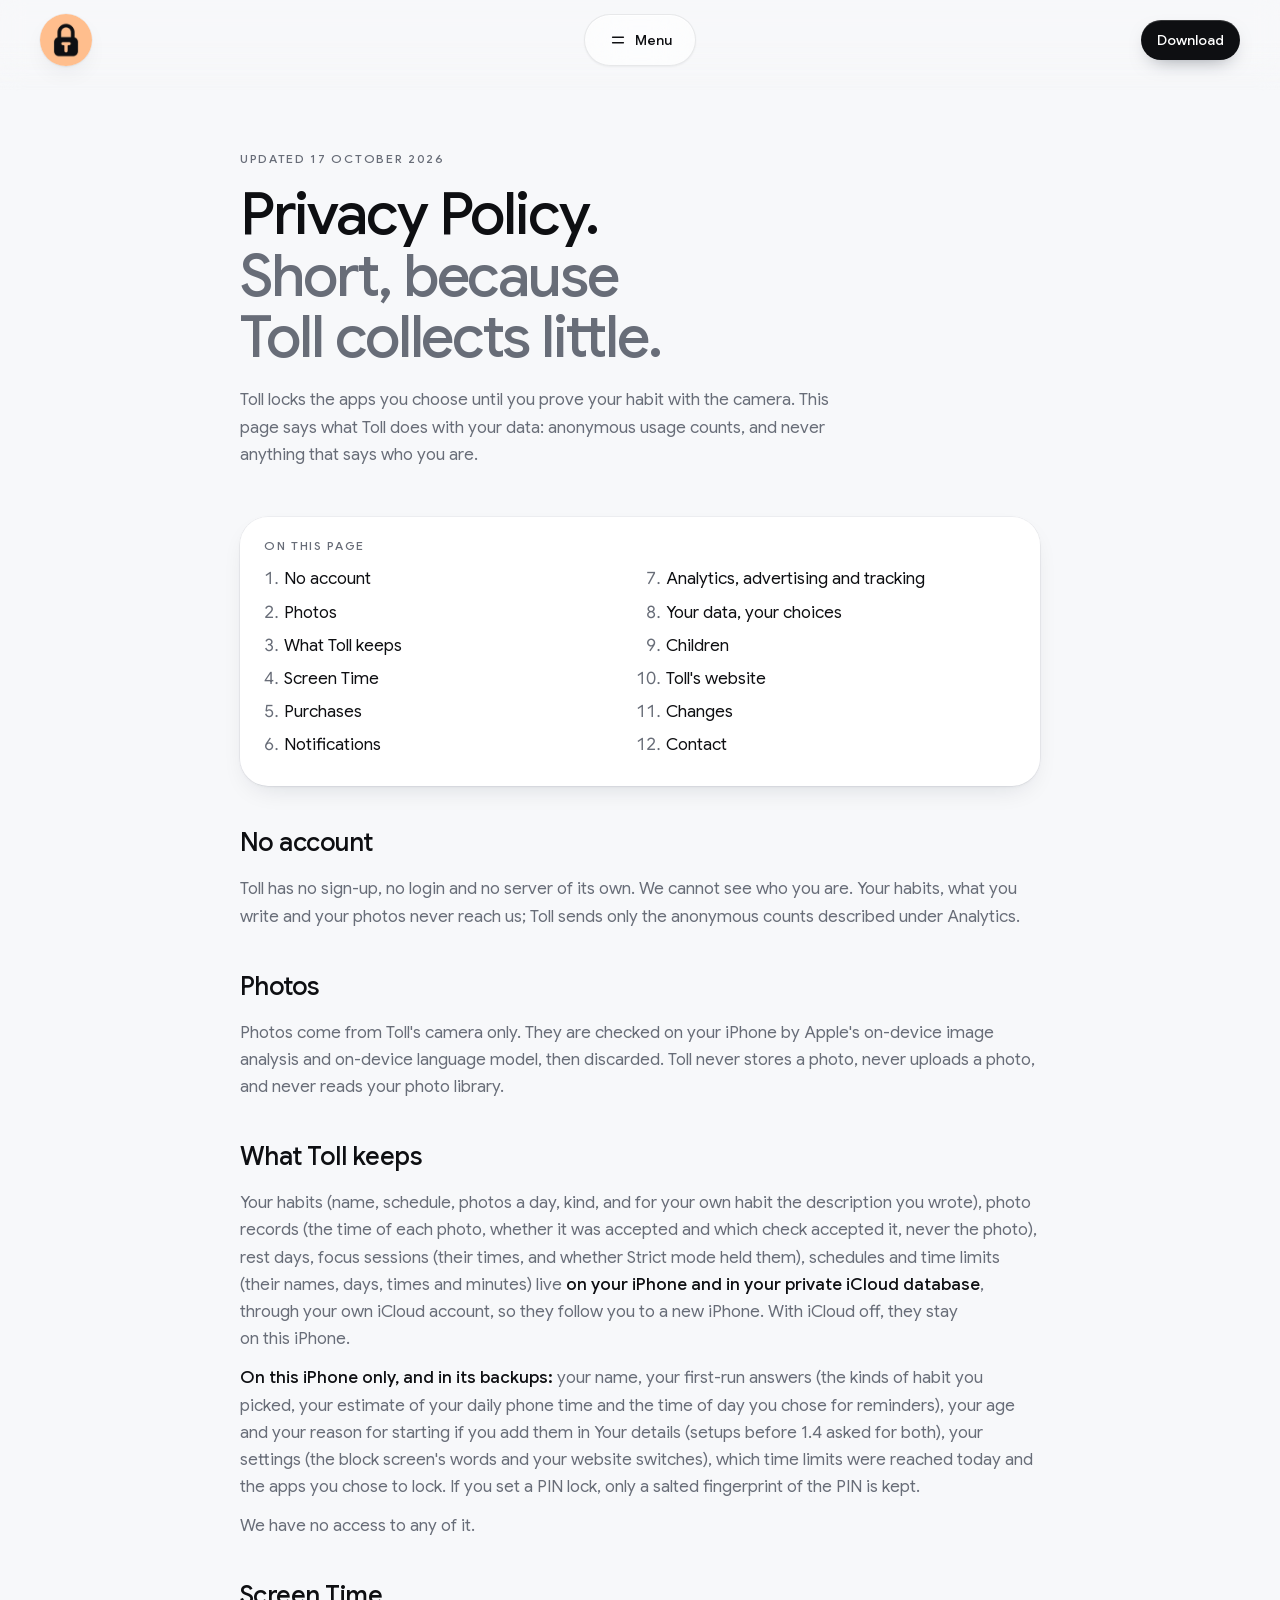
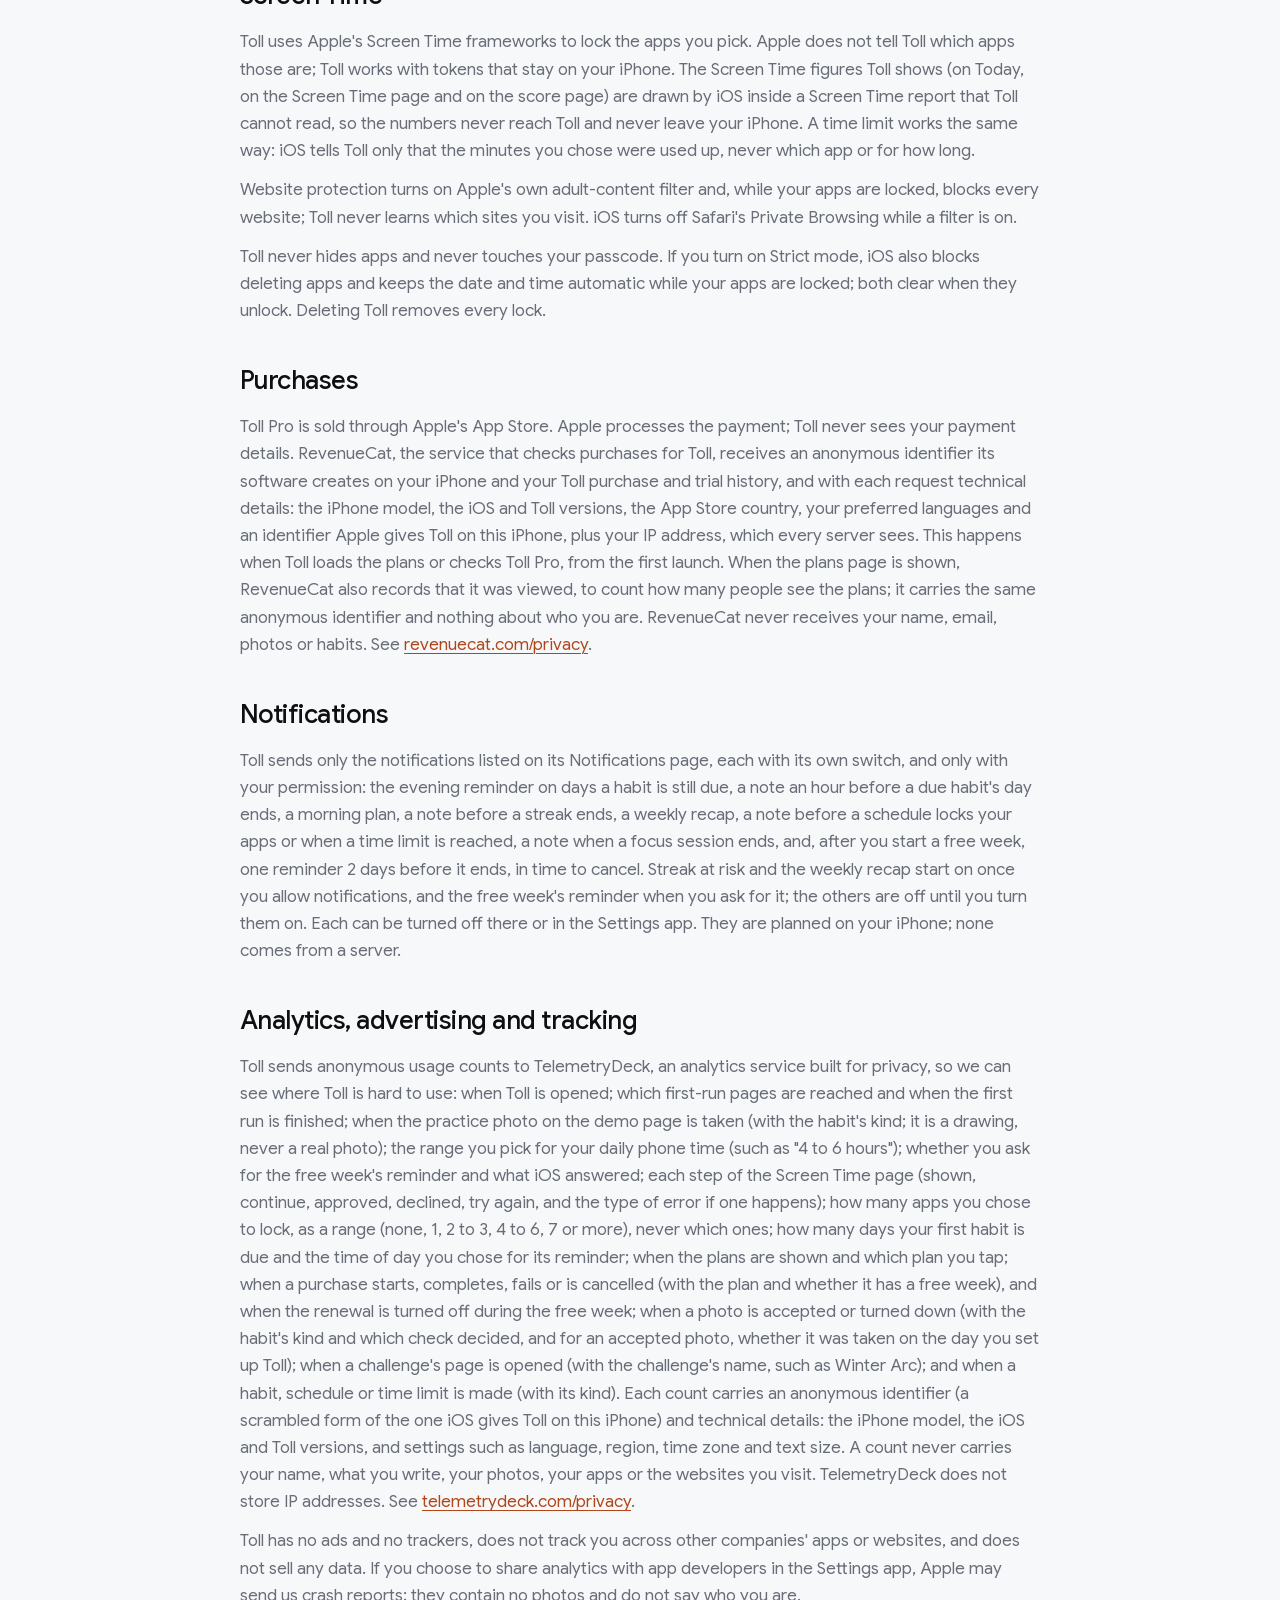
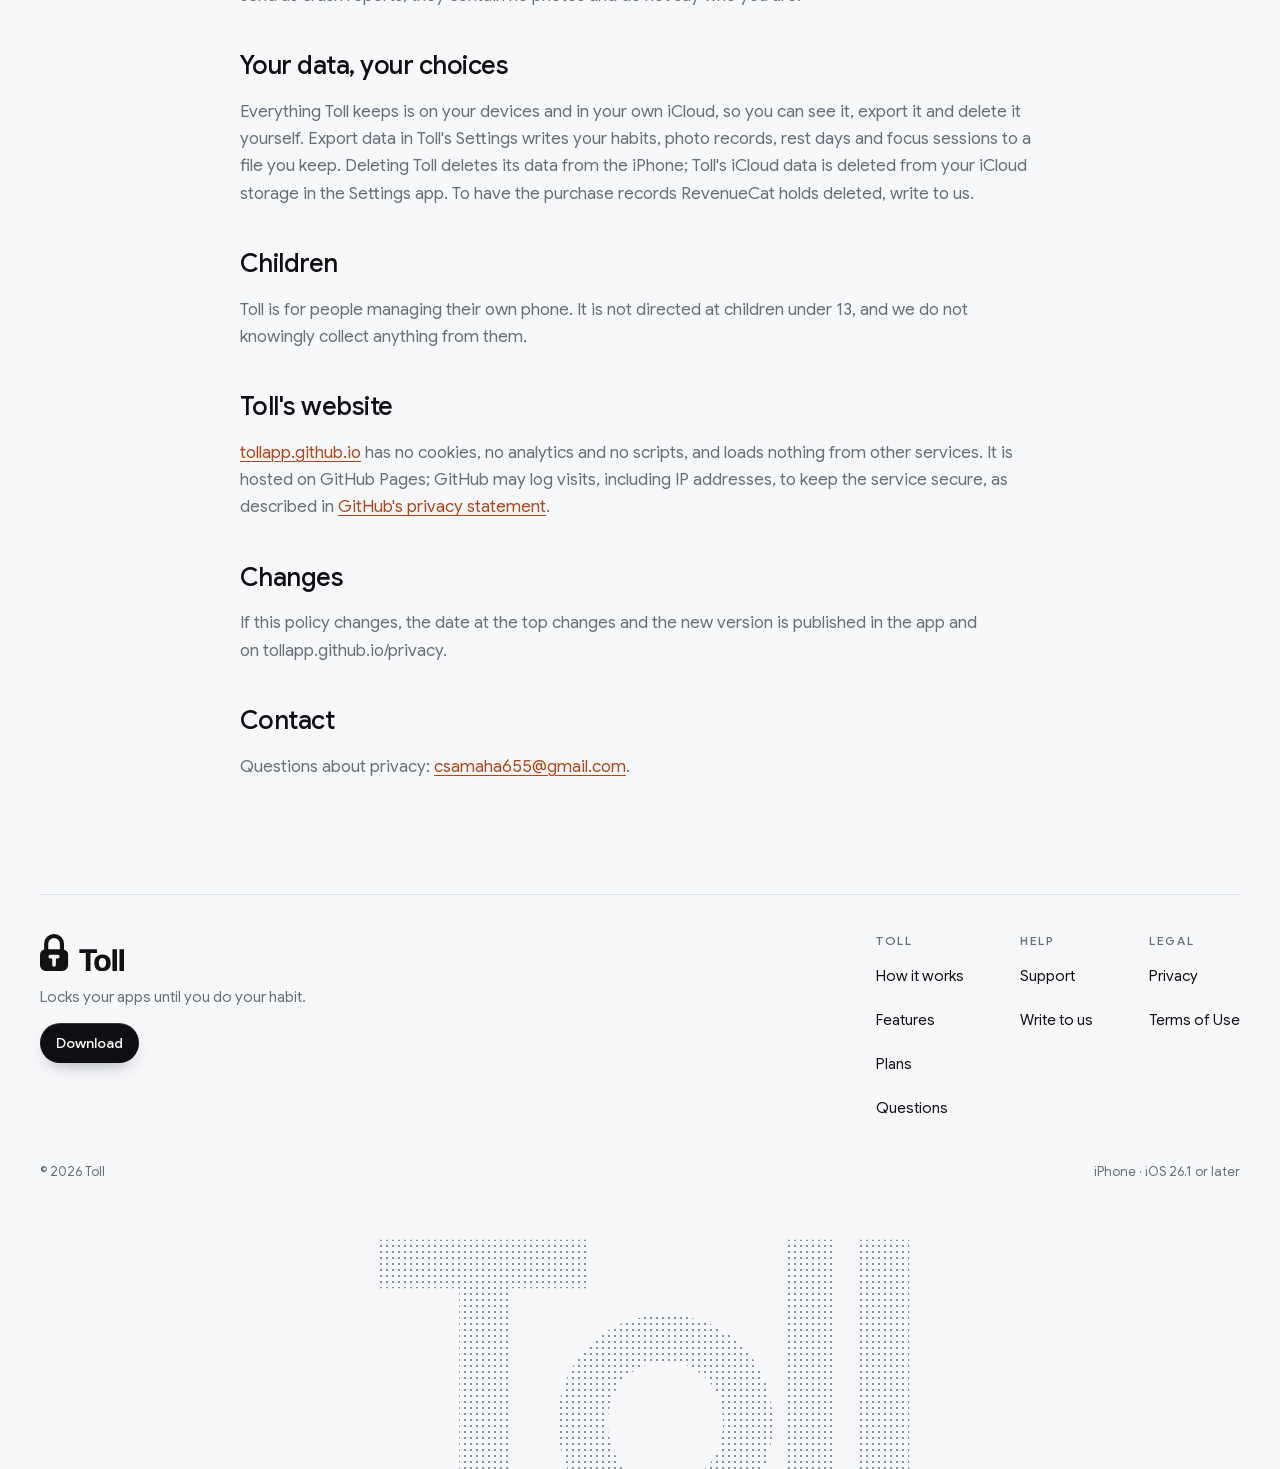
==== commit 8a8a9a97: "Privacy: the challenge page count (Toll 1.6)" ====
--- a/privacy/index.html
+++ b/privacy/index.html
@@ -54,7 +54,7 @@
   <main id="main" class="page">
     <div class="wrap narrow">
       <div class="page-head">
-        <p class="label">Updated 15 October 2026</p>
+        <p class="label">Updated 17 October 2026</p>
         <h1 class="title two-tone"><span>Privacy Policy.</span> <span>Short, because Toll collects little.</span></h1>
         <p class="lede">Toll locks the apps you choose until you prove your habit with the camera. This page says what Toll does with your data: anonymous usage counts, and never anything that says who you are.</p>
       </div>
@@ -82,7 +82,7 @@
         <section aria-labelledby="screen-time-t"><h2 id="screen-time" class="sr-anchor"><span id="screen-time-t">Screen Time</span></h2><p>Toll uses Apple's Screen Time frameworks to lock the apps you pick. Apple does not tell Toll which apps those are; Toll works with tokens that stay on your iPhone. The Screen Time figures Toll shows (on Today, on the Screen Time page and on the score page) are drawn by iOS inside a Screen Time report that Toll cannot read, so the numbers never reach Toll and never leave your iPhone. A time limit works the same way: iOS tells Toll only that the minutes you chose were used up, never which app or for how long.</p><p>Website protection turns on Apple's own adult-content filter and, while your apps are locked, blocks every website; Toll never learns which sites you visit. iOS turns off Safari's Private Browsing while a filter is on.</p><p>Toll never hides apps and never touches your passcode. If you turn on Strict mode, iOS also blocks deleting apps and keeps the date and time automatic while your apps are locked; both clear when they unlock. Deleting Toll removes every lock.</p></section>
         <section aria-labelledby="purchases-t"><h2 id="purchases" class="sr-anchor"><span id="purchases-t">Purchases</span></h2><p>Toll Pro is sold through Apple's App Store. Apple processes the payment; Toll never sees your payment details. RevenueCat, the service that checks purchases for Toll, receives an anonymous identifier its software creates on your iPhone and your Toll purchase and trial history, and with each request technical details: the iPhone model, the iOS and Toll versions, the App Store country, your preferred languages and an identifier Apple gives Toll on this iPhone, plus your IP address, which every server sees. This happens when Toll loads the plans or checks Toll Pro, from the first launch. When the plans page is shown, RevenueCat also records that it was viewed, to count how many people see the plans; it carries the same anonymous identifier and nothing about who you are. RevenueCat never receives your name, email, photos or habits. See <a class="link" href="https://www.revenuecat.com/privacy">revenuecat.com/privacy</a>.</p></section>
         <section aria-labelledby="notifications-t"><h2 id="notifications" class="sr-anchor"><span id="notifications-t">Notifications</span></h2><p>Toll sends only the notifications listed on its Notifications page, each with its own switch, and only with your permission: the evening reminder on days a habit is still due, a note an hour before a due habit's day ends, a morning plan, a note before a streak ends, a weekly recap, a note before a schedule locks your apps or when a time limit is reached, a note when a focus session ends, and, after you start a free week, one reminder 2 days before it ends, in time to cancel. Streak at risk and the weekly recap start on once you allow notifications, and the free week's reminder when you ask for it; the others are off until you turn them on. Each can be turned off there or in the Settings app. They are planned on your iPhone; none comes from a server.</p></section>
-        <section aria-labelledby="analytics-t"><h2 id="analytics" class="sr-anchor"><span id="analytics-t">Analytics, advertising and tracking</span></h2><p>Toll sends anonymous usage counts to TelemetryDeck, an analytics service built for privacy, so we can see where Toll is hard to use: when Toll is opened; which first-run pages are reached and when the first run is finished; when the practice photo on the demo page is taken (with the habit's kind; it is a drawing, never a real photo); the range you pick for your daily phone time (such as "4 to 6 hours"); whether you ask for the free week's reminder and what iOS answered; each step of the Screen Time page (shown, continue, approved, declined, try again, and the type of error if one happens); how many apps you chose to lock, as a range (none, 1, 2 to 3, 4 to 6, 7 or more), never which ones; how many days your first habit is due and the time of day you chose for its reminder; when the plans are shown and which plan you tap; when a purchase starts, completes, fails or is cancelled (with the plan and whether it has a free week), and when the renewal is turned off during the free week; when a photo is accepted or turned down (with the habit's kind and which check decided, and for an accepted photo, whether it was taken on the day you set up Toll); and when a habit, schedule or time limit is made (with its kind). Each count carries an anonymous identifier (a scrambled form of the one iOS gives Toll on this iPhone) and technical details: the iPhone model, the iOS and Toll versions, and settings such as language, region, time zone and text size. A count never carries your name, what you write, your photos, your apps or the websites you visit. TelemetryDeck does not store IP addresses. See <a class="link" href="https://telemetrydeck.com/privacy/">telemetrydeck.com/privacy</a>.</p><p>Toll has no ads and no trackers, does not track you across other companies' apps or websites, and does not sell any data. If you choose to share analytics with app developers in the Settings app, Apple may send us crash reports; they contain no photos and do not say who you are.</p></section>
+        <section aria-labelledby="analytics-t"><h2 id="analytics" class="sr-anchor"><span id="analytics-t">Analytics, advertising and tracking</span></h2><p>Toll sends anonymous usage counts to TelemetryDeck, an analytics service built for privacy, so we can see where Toll is hard to use: when Toll is opened; which first-run pages are reached and when the first run is finished; when the practice photo on the demo page is taken (with the habit's kind; it is a drawing, never a real photo); the range you pick for your daily phone time (such as "4 to 6 hours"); whether you ask for the free week's reminder and what iOS answered; each step of the Screen Time page (shown, continue, approved, declined, try again, and the type of error if one happens); how many apps you chose to lock, as a range (none, 1, 2 to 3, 4 to 6, 7 or more), never which ones; how many days your first habit is due and the time of day you chose for its reminder; when the plans are shown and which plan you tap; when a purchase starts, completes, fails or is cancelled (with the plan and whether it has a free week), and when the renewal is turned off during the free week; when a photo is accepted or turned down (with the habit's kind and which check decided, and for an accepted photo, whether it was taken on the day you set up Toll); when a challenge's page is opened (with the challenge's name, such as Winter Arc); and when a habit, schedule or time limit is made (with its kind). Each count carries an anonymous identifier (a scrambled form of the one iOS gives Toll on this iPhone) and technical details: the iPhone model, the iOS and Toll versions, and settings such as language, region, time zone and text size. A count never carries your name, what you write, your photos, your apps or the websites you visit. TelemetryDeck does not store IP addresses. See <a class="link" href="https://telemetrydeck.com/privacy/">telemetrydeck.com/privacy</a>.</p><p>Toll has no ads and no trackers, does not track you across other companies' apps or websites, and does not sell any data. If you choose to share analytics with app developers in the Settings app, Apple may send us crash reports; they contain no photos and do not say who you are.</p></section>
         <section aria-labelledby="choices-t"><h2 id="choices" class="sr-anchor"><span id="choices-t">Your data, your choices</span></h2><p>Everything Toll keeps is on your devices and in your own iCloud, so you can see it, export it and delete it yourself. Export data in Toll's Settings writes your habits, photo records, rest days and focus sessions to a file you keep. Deleting Toll deletes its data from the iPhone; Toll's iCloud data is deleted from your iCloud storage in the Settings app. To have the purchase records RevenueCat holds deleted, write to us.</p></section>
         <section aria-labelledby="children-t"><h2 id="children" class="sr-anchor"><span id="children-t">Children</span></h2><p>Toll is for people managing their own phone. It is not directed at children under 13, and we do not knowingly collect anything from them.</p></section>
         <section aria-labelledby="website-t"><h2 id="website" class="sr-anchor"><span id="website-t">Toll's website</span></h2><p><a class="link" href="https://tollapp.github.io">tollapp.github.io</a> has no cookies, no analytics and no scripts, and loads nothing from other services. It is hosted on GitHub Pages; GitHub may log visits, including IP addresses, to keep the service secure, as described in <a class="link" href="https://docs.github.com/site-policy/privacy-policies/github-general-privacy-statement">GitHub's privacy statement</a>.</p></section>
--- a/assets/style.css
+++ b/assets/style.css
@@ -229,6 +229,16 @@
 }
 @keyframes stage-in { from { opacity: 0; } to { opacity: 1; } }
 @keyframes stage-rise { from { transform: translateY(72px); } to { transform: none; } }
+@keyframes stage-fill { from { transform: scaleX(0); } to { transform: scaleX(1); } }
+@keyframes stage-drift { to { background-position: 0 -252px, 9px -243px; } }
+@keyframes cap-in { from { opacity: 0; transform: translateY(14px); } to { opacity: 1; transform: none; } }
+@keyframes cap-out { from { opacity: 1; transform: none; } to { opacity: 0; transform: translateY(-14px); } }
+@keyframes cap-in-out { 0% { opacity: 0; transform: translateY(14px); } 20%, 80% { opacity: 1; transform: none; } 100% { opacity: 0; transform: translateY(-14px); } }
+.stage-pin { position: relative; isolation: isolate; }
+.stage-phone .phone { position: absolute; inset: 0; --pw: 100%; }
+.stage-dots, .stage-progress, .stage-captions { display: none; }
+
+/* Desktop: the steps go by on the left, the phone stays on the right and shows each step's screen. */
 @supports (timeline-scope: --s1) and (animation-timeline: view()) {
   @media (min-width: 960px) and (prefers-reduced-motion: no-preference) {
     .story-grid { display: grid; grid-template-columns: minmax(0, 1fr) minmax(0, 1fr); gap: 48px; timeline-scope: --s1, --s2, --s3, --s4; }
@@ -240,17 +250,64 @@
     .story-step:nth-child(3) { view-timeline-name: --s3; }
     .story-step:nth-child(4) { view-timeline-name: --s4; }
     .story-stage { display: block; }
+    .stage-pin { --ph: min(625px, calc(100svh - 150px)); position: sticky; top: calc((100svh - var(--ph)) / 2 + 30px); }
     .stage-phone {
-      --ph: min(625px, calc(100svh - 150px));
-      position: sticky; top: calc((100svh - var(--ph)) / 2 + 30px);
-      width: calc(var(--ph) * 600 / 1251); height: var(--ph); margin-inline: auto;
+      position: relative; width: calc(var(--ph) * 600 / 1251); height: var(--ph); margin-inline: auto;
       animation: stage-rise linear both; animation-timeline: --s1; animation-range: entry 0% entry 60%;
     }
-    .stage-phone .phone { position: absolute; inset: 0; --pw: 100%; }
     .stage-phone .s2, .stage-phone .s3, .stage-phone .s4 { animation: stage-in linear both; animation-range: cover 33% cover 45%; }
     .stage-phone .s2 { animation-timeline: --s2; }
     .stage-phone .s3 { animation-timeline: --s3; }
     .stage-phone .s4 { animation-timeline: --s4; }
+  }
+}
+
+/* Phones: the phone is pinned to the screen while the story scrolls by underneath. Its screen
+   changes at each quarter of the scroll, the caption under it follows, the bar at the top fills
+   step by step, and the dots behind it move at their own pace (the depth). The steps' own text
+   stays in the page for screen readers; the pinned copy is hidden from them. */
+@supports (view-timeline-name: --a) and (animation-timeline: view()) {
+  @media (max-width: 959px) and (prefers-reduced-motion: no-preference) {
+    .story .head { margin-bottom: 0; }
+    .story-grid { display: grid; view-timeline-name: --story; }
+    .story-steps, .story-stage { grid-area: 1 / 1; }
+    .story-steps { gap: 0; max-width: none; margin: 0; }
+    .story-step { height: 80svh; }
+    .story-step .step-phone { display: none; }
+    .story-step .step-text { position: absolute; width: 1px; height: 1px; overflow: hidden; clip: rect(0 0 0 0); white-space: nowrap; }
+    .story-stage { display: block; }
+    .stage-pin {
+      position: sticky; top: 0; height: 100svh;
+      display: grid; grid-template-rows: auto minmax(0, 1fr) auto; justify-items: center; gap: 18px;
+      padding: calc(env(safe-area-inset-top, 0px) + 84px) 0 calc(env(safe-area-inset-bottom, 0px) + 20px);
+    }
+    .stage-dots {
+      display: block; position: absolute; inset: 0; z-index: -1; pointer-events: none;
+      background-image: radial-gradient(circle at center, var(--dot-a) 1px, transparent 1.4px), radial-gradient(circle at center, var(--dot-b) 1px, transparent 1.4px);
+      background-size: 18px 18px, 18px 18px; background-position: 0 0, 9px 9px; opacity: .42;
+      -webkit-mask-image: radial-gradient(72% 46% at 50% 44%, #000 0%, transparent 100%); mask-image: radial-gradient(72% 46% at 50% 44%, #000 0%, transparent 100%);
+      animation: stage-drift linear both; animation-timeline: --story; animation-range: cover 0% cover 100%;
+    }
+    .stage-progress { display: flex; gap: 6px; width: min(220px, 58vw); }
+    .stage-progress span { flex: 1; height: 3px; border-radius: 3px; background: var(--hairline); overflow: hidden; }
+    .stage-progress i { display: block; height: 100%; background: var(--ink); transform-origin: left center; animation: stage-fill linear both; animation-timeline: --story; }
+    .stage-progress span:nth-child(1) i { animation-range: contain 0% contain 25%; }
+    .stage-progress span:nth-child(2) i { animation-range: contain 25% contain 50%; }
+    .stage-progress span:nth-child(3) i { animation-range: contain 50% contain 75%; }
+    .stage-progress span:nth-child(4) i { animation-range: contain 75% contain 100%; }
+    .stage-phone { position: relative; height: 100%; max-width: 72vw; aspect-ratio: 600 / 1251; animation: stage-rise linear both; animation-timeline: --story; animation-range: entry 0% entry 70%; }
+    .stage-phone .s2, .stage-phone .s3, .stage-phone .s4 { animation: stage-in linear both; animation-timeline: --story; }
+    .stage-phone .s2 { animation-range: contain 22% contain 28%; }
+    .stage-phone .s3 { animation-range: contain 47% contain 53%; }
+    .stage-phone .s4 { animation-range: contain 72% contain 78%; }
+    .stage-captions { display: grid; width: min(100% - 2 * var(--gutter), 460px); min-height: 150px; }
+    .stage-cap { grid-area: 1 / 1; display: grid; gap: 6px; align-content: start; justify-items: center; text-align: center; animation: linear both; animation-timeline: --story; }
+    .stage-cap .heading { font-size: 22px; }
+    .stage-cap p:last-child { font-size: 15px; line-height: 1.55; color: var(--ink-2); }
+    .stage-cap.c1 { animation-name: cap-out; animation-range: contain 21% contain 27%; }
+    .stage-cap.c2 { animation-name: cap-in-out; animation-range: contain 23% contain 52%; }
+    .stage-cap.c3 { animation-name: cap-in-out; animation-range: contain 48% contain 77%; }
+    .stage-cap.c4 { animation-name: cap-in; animation-range: contain 73% contain 79%; }
   }
 }
 
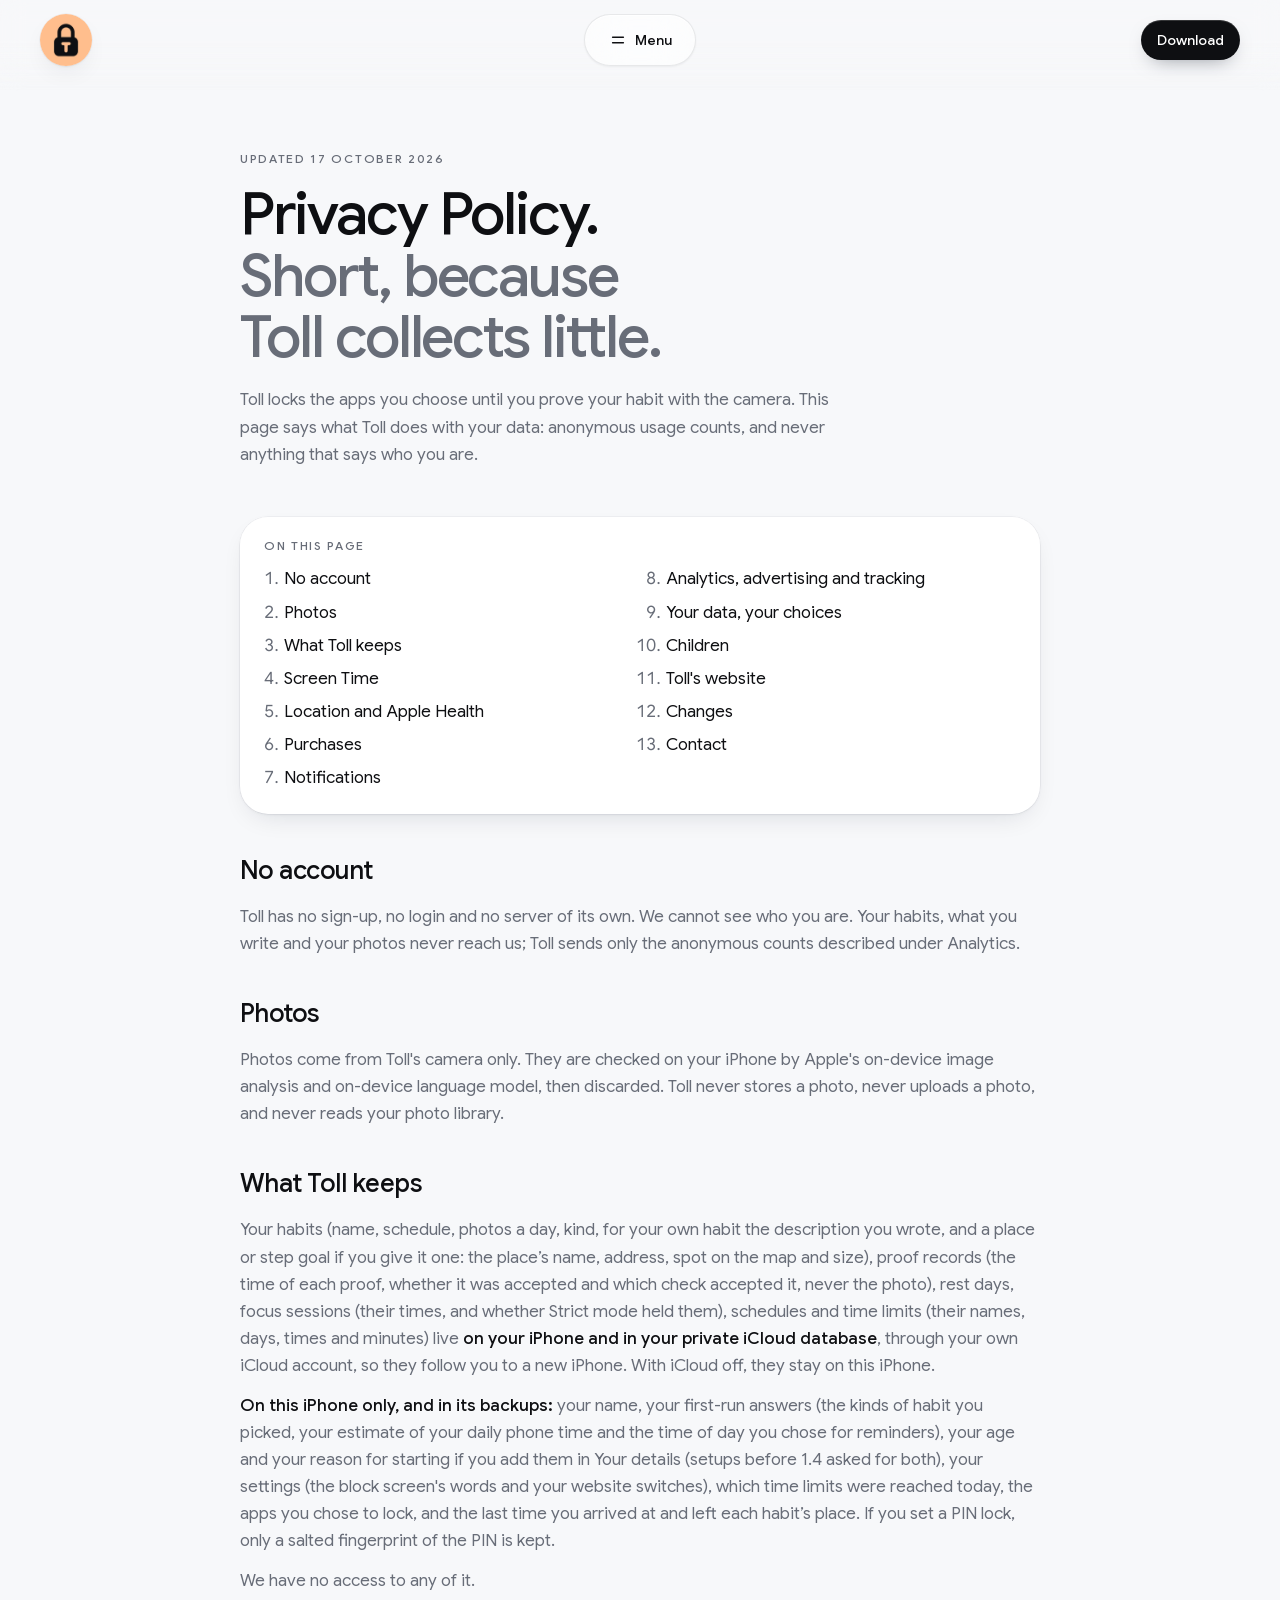
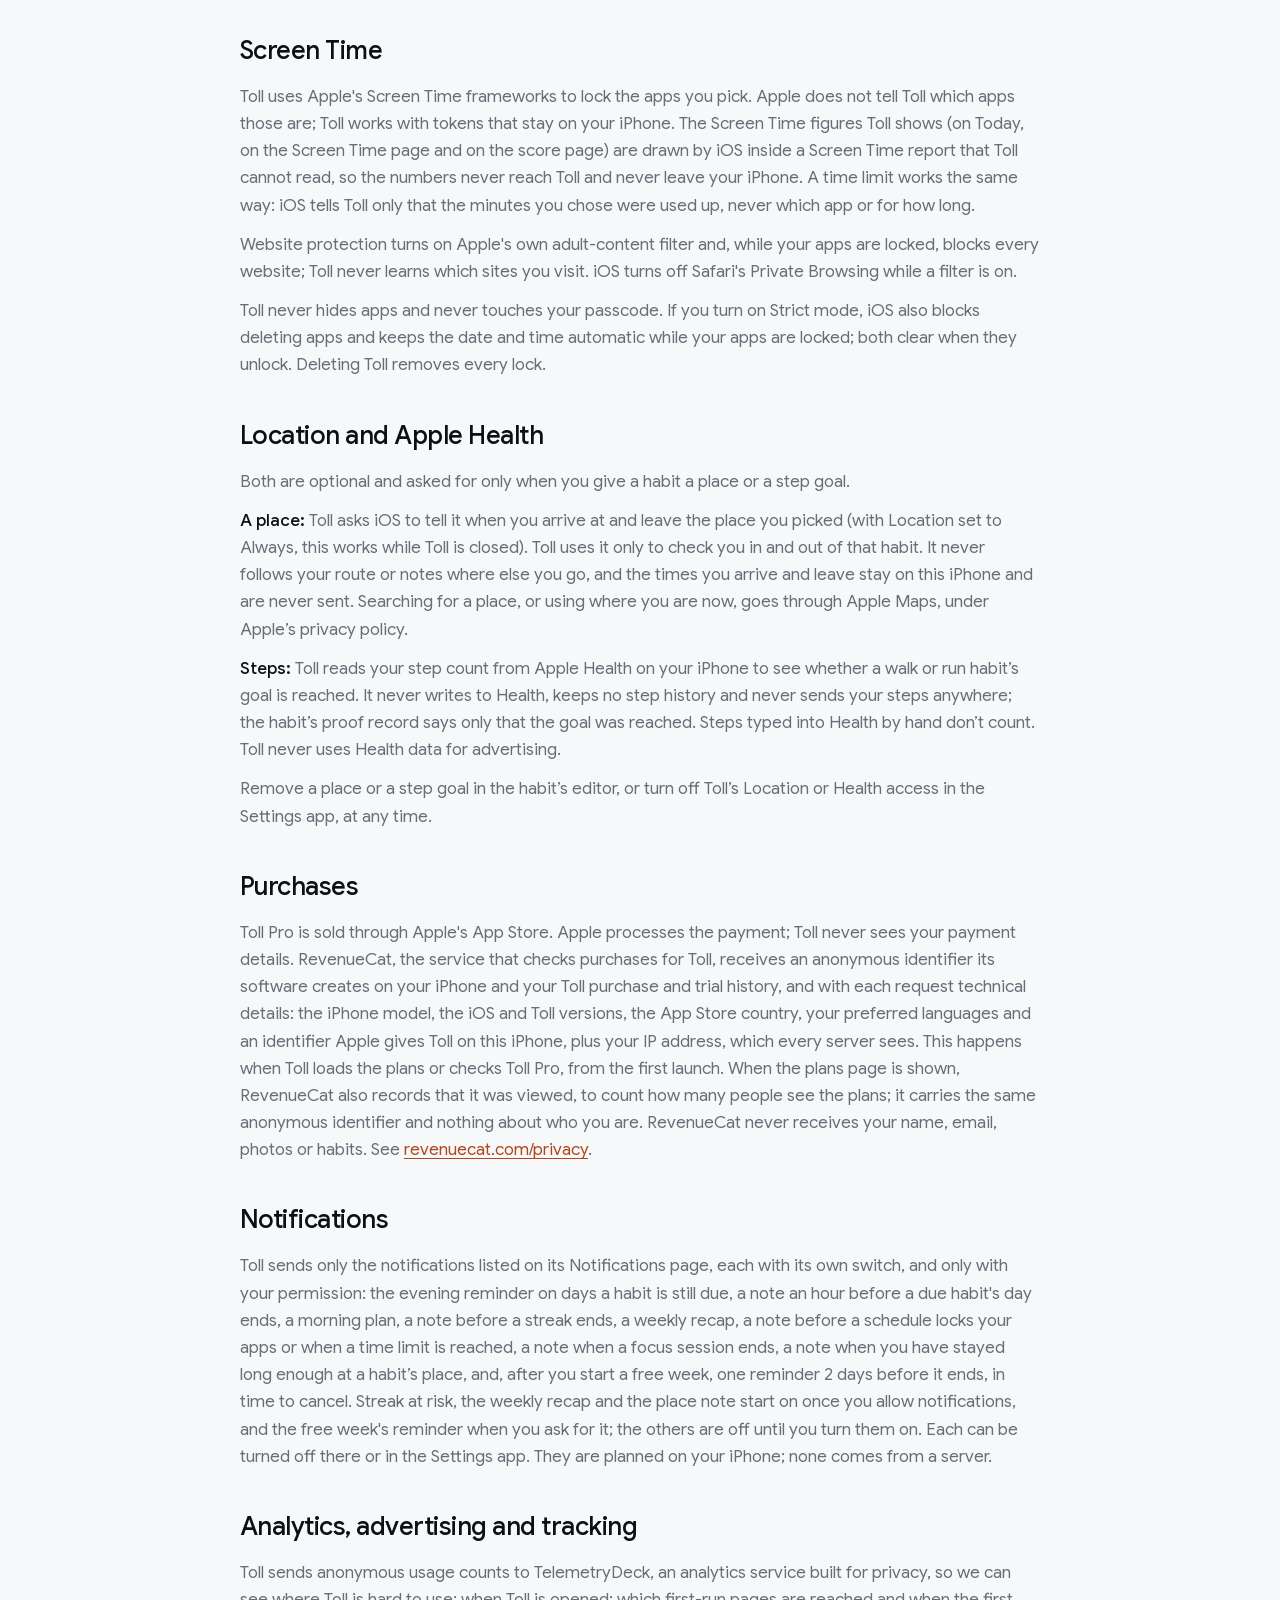
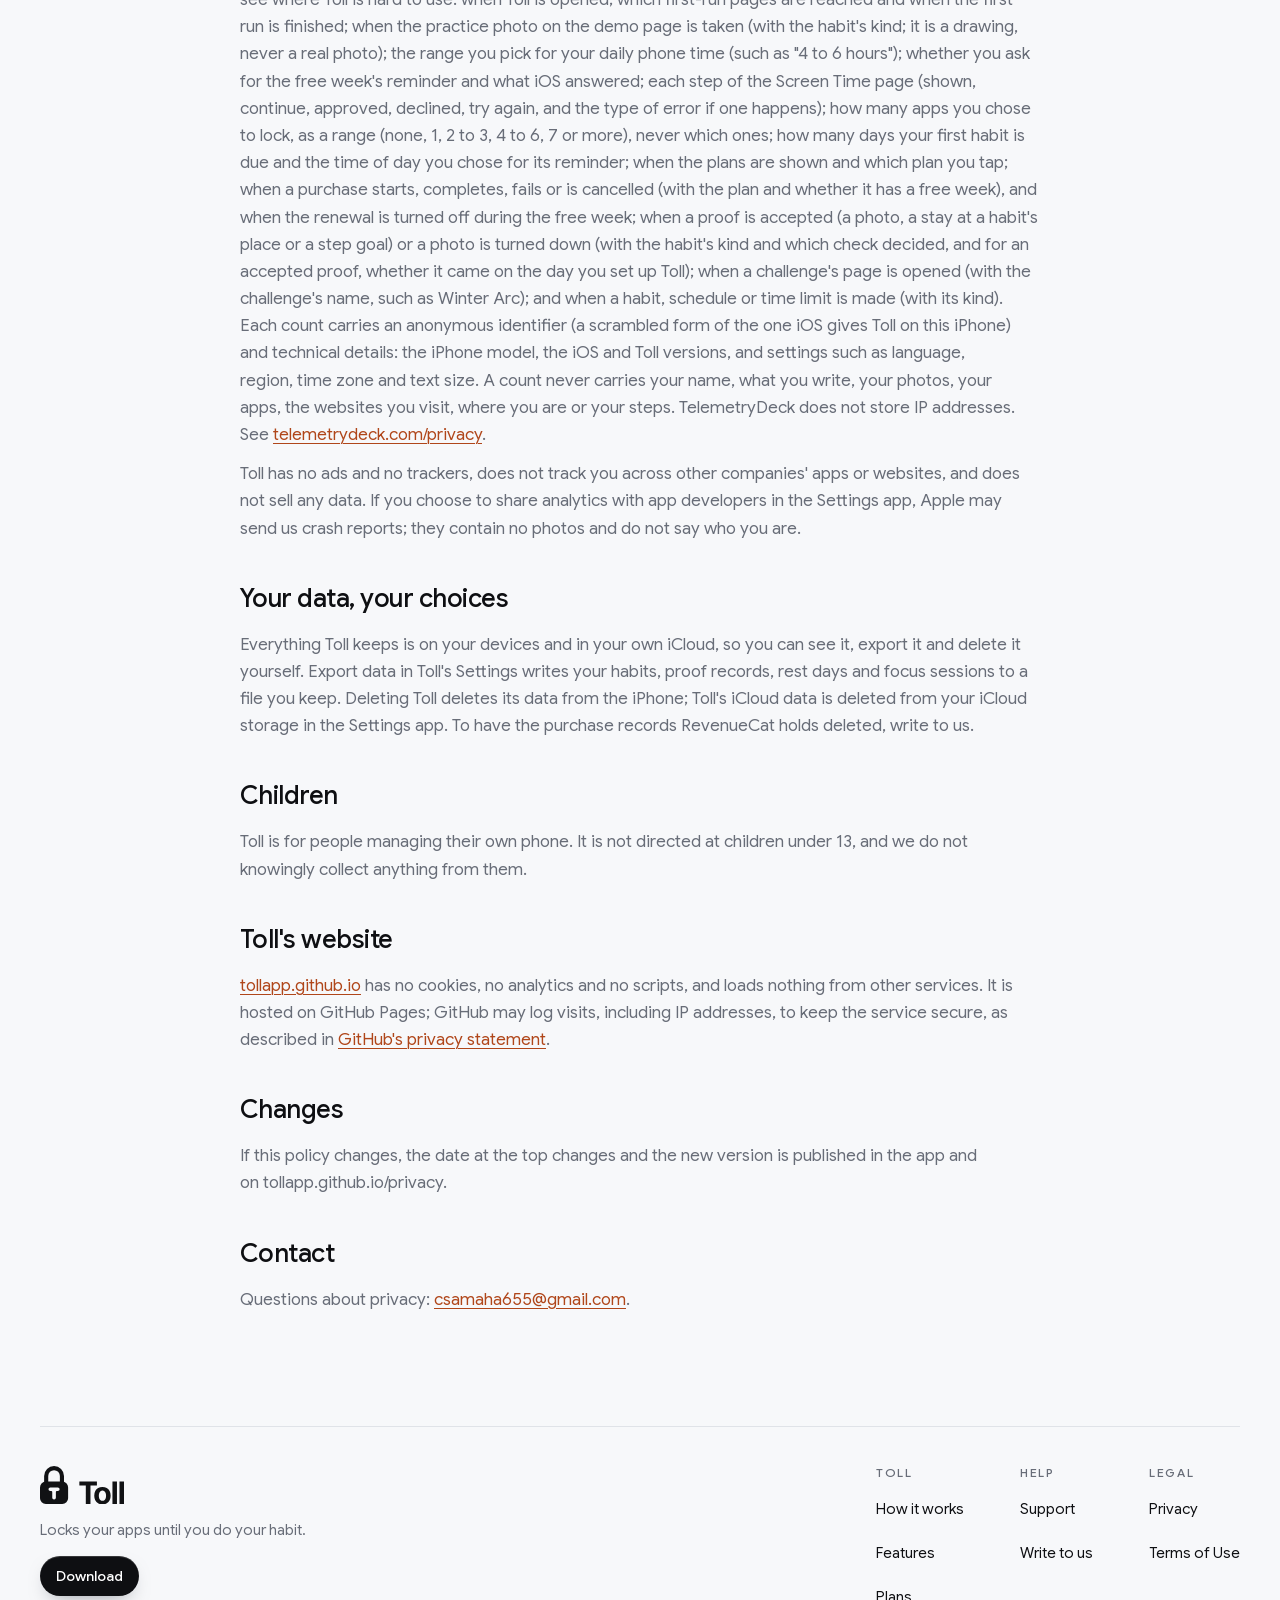
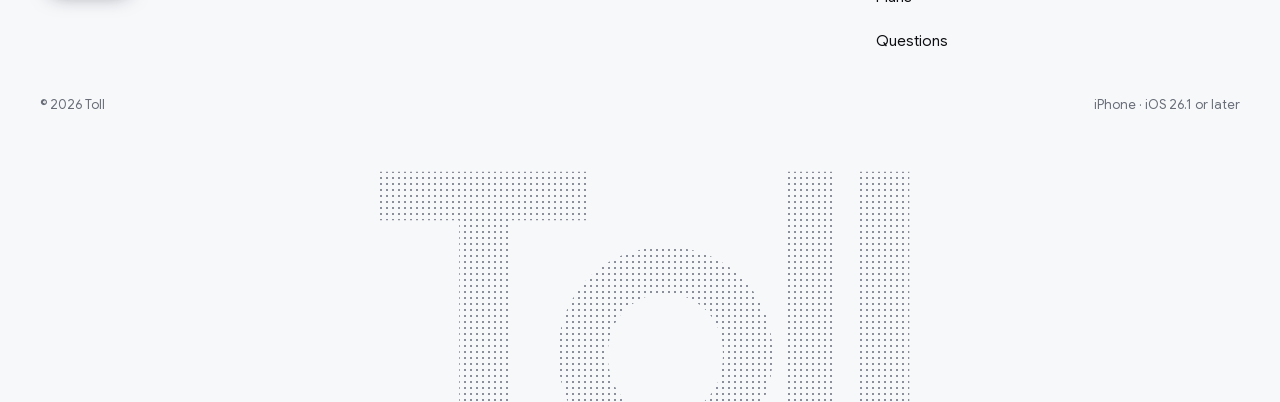
==== commit f4abf902: "Privacy: Location and Apple Health (Toll 1.7)" ====
--- a/privacy/index.html
+++ b/privacy/index.html
@@ -65,6 +65,7 @@
             <li><a href="#photos">Photos</a></li>
             <li><a href="#keeps">What Toll keeps</a></li>
             <li><a href="#screen-time">Screen Time</a></li>
+            <li><a href="#location-health">Location and Apple Health</a></li>
             <li><a href="#purchases">Purchases</a></li>
             <li><a href="#notifications">Notifications</a></li>
             <li><a href="#analytics">Analytics, advertising and tracking</a></li>
@@ -78,12 +79,13 @@
       <div class="prose">
         <section aria-labelledby="no-account-t"><h2 id="no-account" class="sr-anchor"><span id="no-account-t">No account</span></h2><p>Toll has no sign-up, no login and no server of its own. We cannot see who you are. Your habits, what you write and your photos never reach us; Toll sends only the anonymous counts described under Analytics.</p></section>
         <section aria-labelledby="photos-t"><h2 id="photos" class="sr-anchor"><span id="photos-t">Photos</span></h2><p>Photos come from Toll's camera only. They are checked on your iPhone by Apple's on-device image analysis and on-device language model, then discarded. Toll never stores a photo, never uploads a photo, and never reads your photo library.</p></section>
-        <section aria-labelledby="keeps-t"><h2 id="keeps" class="sr-anchor"><span id="keeps-t">What Toll keeps</span></h2><p>Your habits (name, schedule, photos a day, kind, and for your own habit the description you wrote), photo records (the time of each photo, whether it was accepted and which check accepted it, never the photo), rest days, focus sessions (their times, and whether Strict mode held them), schedules and time limits (their names, days, times and minutes) live <strong>on your iPhone and in your private iCloud database</strong>, through your own iCloud account, so they follow you to a new iPhone. With iCloud off, they stay on this&nbsp;iPhone.</p><p><strong>On this iPhone only, and in its backups:</strong> your name, your first-run answers (the kinds of habit you picked, your estimate of your daily phone time and the time of day you chose for reminders), your age and your reason for starting if you add them in Your details (setups before 1.4 asked for both), your settings (the block screen's words and your website switches), which time limits were reached today and the apps you chose to lock. If you set a PIN lock, only a salted fingerprint of the PIN&nbsp;is&nbsp;kept.</p><p>We have no access to any of&nbsp;it.</p></section>
+        <section aria-labelledby="keeps-t"><h2 id="keeps" class="sr-anchor"><span id="keeps-t">What Toll keeps</span></h2><p>Your habits (name, schedule, photos a day, kind, for your own habit the description you wrote, and a place or step goal if you give it one: the place&rsquo;s name, address, spot on the map and size), proof records (the time of each proof, whether it was accepted and which check accepted it, never the photo), rest days, focus sessions (their times, and whether Strict mode held them), schedules and time limits (their names, days, times and minutes) live <strong>on your iPhone and in your private iCloud database</strong>, through your own iCloud account, so they follow you to a new iPhone. With iCloud off, they stay on this&nbsp;iPhone.</p><p><strong>On this iPhone only, and in its backups:</strong> your name, your first-run answers (the kinds of habit you picked, your estimate of your daily phone time and the time of day you chose for reminders), your age and your reason for starting if you add them in Your details (setups before 1.4 asked for both), your settings (the block screen's words and your website switches), which time limits were reached today, the apps you chose to lock, and the last time you arrived at and left each habit&rsquo;s place. If you set a PIN lock, only a salted fingerprint of the PIN&nbsp;is&nbsp;kept.</p><p>We have no access to any of&nbsp;it.</p></section>
         <section aria-labelledby="screen-time-t"><h2 id="screen-time" class="sr-anchor"><span id="screen-time-t">Screen Time</span></h2><p>Toll uses Apple's Screen Time frameworks to lock the apps you pick. Apple does not tell Toll which apps those are; Toll works with tokens that stay on your iPhone. The Screen Time figures Toll shows (on Today, on the Screen Time page and on the score page) are drawn by iOS inside a Screen Time report that Toll cannot read, so the numbers never reach Toll and never leave your iPhone. A time limit works the same way: iOS tells Toll only that the minutes you chose were used up, never which app or for how long.</p><p>Website protection turns on Apple's own adult-content filter and, while your apps are locked, blocks every website; Toll never learns which sites you visit. iOS turns off Safari's Private Browsing while a filter is on.</p><p>Toll never hides apps and never touches your passcode. If you turn on Strict mode, iOS also blocks deleting apps and keeps the date and time automatic while your apps are locked; both clear when they unlock. Deleting Toll removes every lock.</p></section>
+        <section aria-labelledby="location-health-t"><h2 id="location-health" class="sr-anchor"><span id="location-health-t">Location and Apple Health</span></h2><p>Both are optional and asked for only when you give a habit a place or a step goal.</p><p><strong>A place:</strong> Toll asks iOS to tell it when you arrive at and leave the place you picked (with Location set to Always, this works while Toll is closed). Toll uses it only to check you in and out of that habit. It never follows your route or notes where else you go, and the times you arrive and leave stay on this iPhone and are never sent. Searching for a place, or using where you are now, goes through Apple Maps, under Apple&rsquo;s privacy&nbsp;policy.</p><p><strong>Steps:</strong> Toll reads your step count from Apple Health on your iPhone to see whether a walk or run habit&rsquo;s goal is reached. It never writes to Health, keeps no step history and never sends your steps anywhere; the habit&rsquo;s proof record says only that the goal was reached. Steps typed into Health by hand don&rsquo;t count. Toll never uses Health data for advertising.</p><p>Remove a place or a step goal in the habit&rsquo;s editor, or turn off Toll&rsquo;s Location or Health access in the Settings app, at any&nbsp;time.</p></section>
         <section aria-labelledby="purchases-t"><h2 id="purchases" class="sr-anchor"><span id="purchases-t">Purchases</span></h2><p>Toll Pro is sold through Apple's App Store. Apple processes the payment; Toll never sees your payment details. RevenueCat, the service that checks purchases for Toll, receives an anonymous identifier its software creates on your iPhone and your Toll purchase and trial history, and with each request technical details: the iPhone model, the iOS and Toll versions, the App Store country, your preferred languages and an identifier Apple gives Toll on this iPhone, plus your IP address, which every server sees. This happens when Toll loads the plans or checks Toll Pro, from the first launch. When the plans page is shown, RevenueCat also records that it was viewed, to count how many people see the plans; it carries the same anonymous identifier and nothing about who you are. RevenueCat never receives your name, email, photos or habits. See <a class="link" href="https://www.revenuecat.com/privacy">revenuecat.com/privacy</a>.</p></section>
-        <section aria-labelledby="notifications-t"><h2 id="notifications" class="sr-anchor"><span id="notifications-t">Notifications</span></h2><p>Toll sends only the notifications listed on its Notifications page, each with its own switch, and only with your permission: the evening reminder on days a habit is still due, a note an hour before a due habit's day ends, a morning plan, a note before a streak ends, a weekly recap, a note before a schedule locks your apps or when a time limit is reached, a note when a focus session ends, and, after you start a free week, one reminder 2 days before it ends, in time to cancel. Streak at risk and the weekly recap start on once you allow notifications, and the free week's reminder when you ask for it; the others are off until you turn them on. Each can be turned off there or in the Settings app. They are planned on your iPhone; none comes from a server.</p></section>
-        <section aria-labelledby="analytics-t"><h2 id="analytics" class="sr-anchor"><span id="analytics-t">Analytics, advertising and tracking</span></h2><p>Toll sends anonymous usage counts to TelemetryDeck, an analytics service built for privacy, so we can see where Toll is hard to use: when Toll is opened; which first-run pages are reached and when the first run is finished; when the practice photo on the demo page is taken (with the habit's kind; it is a drawing, never a real photo); the range you pick for your daily phone time (such as "4 to 6 hours"); whether you ask for the free week's reminder and what iOS answered; each step of the Screen Time page (shown, continue, approved, declined, try again, and the type of error if one happens); how many apps you chose to lock, as a range (none, 1, 2 to 3, 4 to 6, 7 or more), never which ones; how many days your first habit is due and the time of day you chose for its reminder; when the plans are shown and which plan you tap; when a purchase starts, completes, fails or is cancelled (with the plan and whether it has a free week), and when the renewal is turned off during the free week; when a photo is accepted or turned down (with the habit's kind and which check decided, and for an accepted photo, whether it was taken on the day you set up Toll); when a challenge's page is opened (with the challenge's name, such as Winter Arc); and when a habit, schedule or time limit is made (with its kind). Each count carries an anonymous identifier (a scrambled form of the one iOS gives Toll on this iPhone) and technical details: the iPhone model, the iOS and Toll versions, and settings such as language, region, time zone and text size. A count never carries your name, what you write, your photos, your apps or the websites you visit. TelemetryDeck does not store IP addresses. See <a class="link" href="https://telemetrydeck.com/privacy/">telemetrydeck.com/privacy</a>.</p><p>Toll has no ads and no trackers, does not track you across other companies' apps or websites, and does not sell any data. If you choose to share analytics with app developers in the Settings app, Apple may send us crash reports; they contain no photos and do not say who you are.</p></section>
-        <section aria-labelledby="choices-t"><h2 id="choices" class="sr-anchor"><span id="choices-t">Your data, your choices</span></h2><p>Everything Toll keeps is on your devices and in your own iCloud, so you can see it, export it and delete it yourself. Export data in Toll's Settings writes your habits, photo records, rest days and focus sessions to a file you keep. Deleting Toll deletes its data from the iPhone; Toll's iCloud data is deleted from your iCloud storage in the Settings app. To have the purchase records RevenueCat holds deleted, write to us.</p></section>
+        <section aria-labelledby="notifications-t"><h2 id="notifications" class="sr-anchor"><span id="notifications-t">Notifications</span></h2><p>Toll sends only the notifications listed on its Notifications page, each with its own switch, and only with your permission: the evening reminder on days a habit is still due, a note an hour before a due habit's day ends, a morning plan, a note before a streak ends, a weekly recap, a note before a schedule locks your apps or when a time limit is reached, a note when a focus session ends, a note when you have stayed long enough at a habit&rsquo;s place, and, after you start a free week, one reminder 2 days before it ends, in time to cancel. Streak at risk, the weekly recap and the place note start on once you allow notifications, and the free week's reminder when you ask for it; the others are off until you turn them on. Each can be turned off there or in the Settings app. They are planned on your iPhone; none comes from a server.</p></section>
+        <section aria-labelledby="analytics-t"><h2 id="analytics" class="sr-anchor"><span id="analytics-t">Analytics, advertising and tracking</span></h2><p>Toll sends anonymous usage counts to TelemetryDeck, an analytics service built for privacy, so we can see where Toll is hard to use: when Toll is opened; which first-run pages are reached and when the first run is finished; when the practice photo on the demo page is taken (with the habit's kind; it is a drawing, never a real photo); the range you pick for your daily phone time (such as "4 to 6 hours"); whether you ask for the free week's reminder and what iOS answered; each step of the Screen Time page (shown, continue, approved, declined, try again, and the type of error if one happens); how many apps you chose to lock, as a range (none, 1, 2 to 3, 4 to 6, 7 or more), never which ones; how many days your first habit is due and the time of day you chose for its reminder; when the plans are shown and which plan you tap; when a purchase starts, completes, fails or is cancelled (with the plan and whether it has a free week), and when the renewal is turned off during the free week; when a proof is accepted (a photo, a stay at a habit's place or a step goal) or a photo is turned down (with the habit's kind and which check decided, and for an accepted proof, whether it came on the day you set up Toll); when a challenge's page is opened (with the challenge's name, such as Winter Arc); and when a habit, schedule or time limit is made (with its kind). Each count carries an anonymous identifier (a scrambled form of the one iOS gives Toll on this iPhone) and technical details: the iPhone model, the iOS and Toll versions, and settings such as language, region, time zone and text size. A count never carries your name, what you write, your photos, your apps, the websites you visit, where you are or your steps. TelemetryDeck does not store IP addresses. See <a class="link" href="https://telemetrydeck.com/privacy/">telemetrydeck.com/privacy</a>.</p><p>Toll has no ads and no trackers, does not track you across other companies' apps or websites, and does not sell any data. If you choose to share analytics with app developers in the Settings app, Apple may send us crash reports; they contain no photos and do not say who you are.</p></section>
+        <section aria-labelledby="choices-t"><h2 id="choices" class="sr-anchor"><span id="choices-t">Your data, your choices</span></h2><p>Everything Toll keeps is on your devices and in your own iCloud, so you can see it, export it and delete it yourself. Export data in Toll's Settings writes your habits, proof records, rest days and focus sessions to a file you keep. Deleting Toll deletes its data from the iPhone; Toll's iCloud data is deleted from your iCloud storage in the Settings app. To have the purchase records RevenueCat holds deleted, write to us.</p></section>
         <section aria-labelledby="children-t"><h2 id="children" class="sr-anchor"><span id="children-t">Children</span></h2><p>Toll is for people managing their own phone. It is not directed at children under 13, and we do not knowingly collect anything from them.</p></section>
         <section aria-labelledby="website-t"><h2 id="website" class="sr-anchor"><span id="website-t">Toll's website</span></h2><p><a class="link" href="https://tollapp.github.io">tollapp.github.io</a> has no cookies, no analytics and no scripts, and loads nothing from other services. It is hosted on GitHub Pages; GitHub may log visits, including IP addresses, to keep the service secure, as described in <a class="link" href="https://docs.github.com/site-policy/privacy-policies/github-general-privacy-statement">GitHub's privacy statement</a>.</p></section>
         <section aria-labelledby="changes-t"><h2 id="changes" class="sr-anchor"><span id="changes-t">Changes</span></h2><p>If this policy changes, the date at the top changes and the new version is published in the app and on tollapp.github.io/privacy.</p></section>
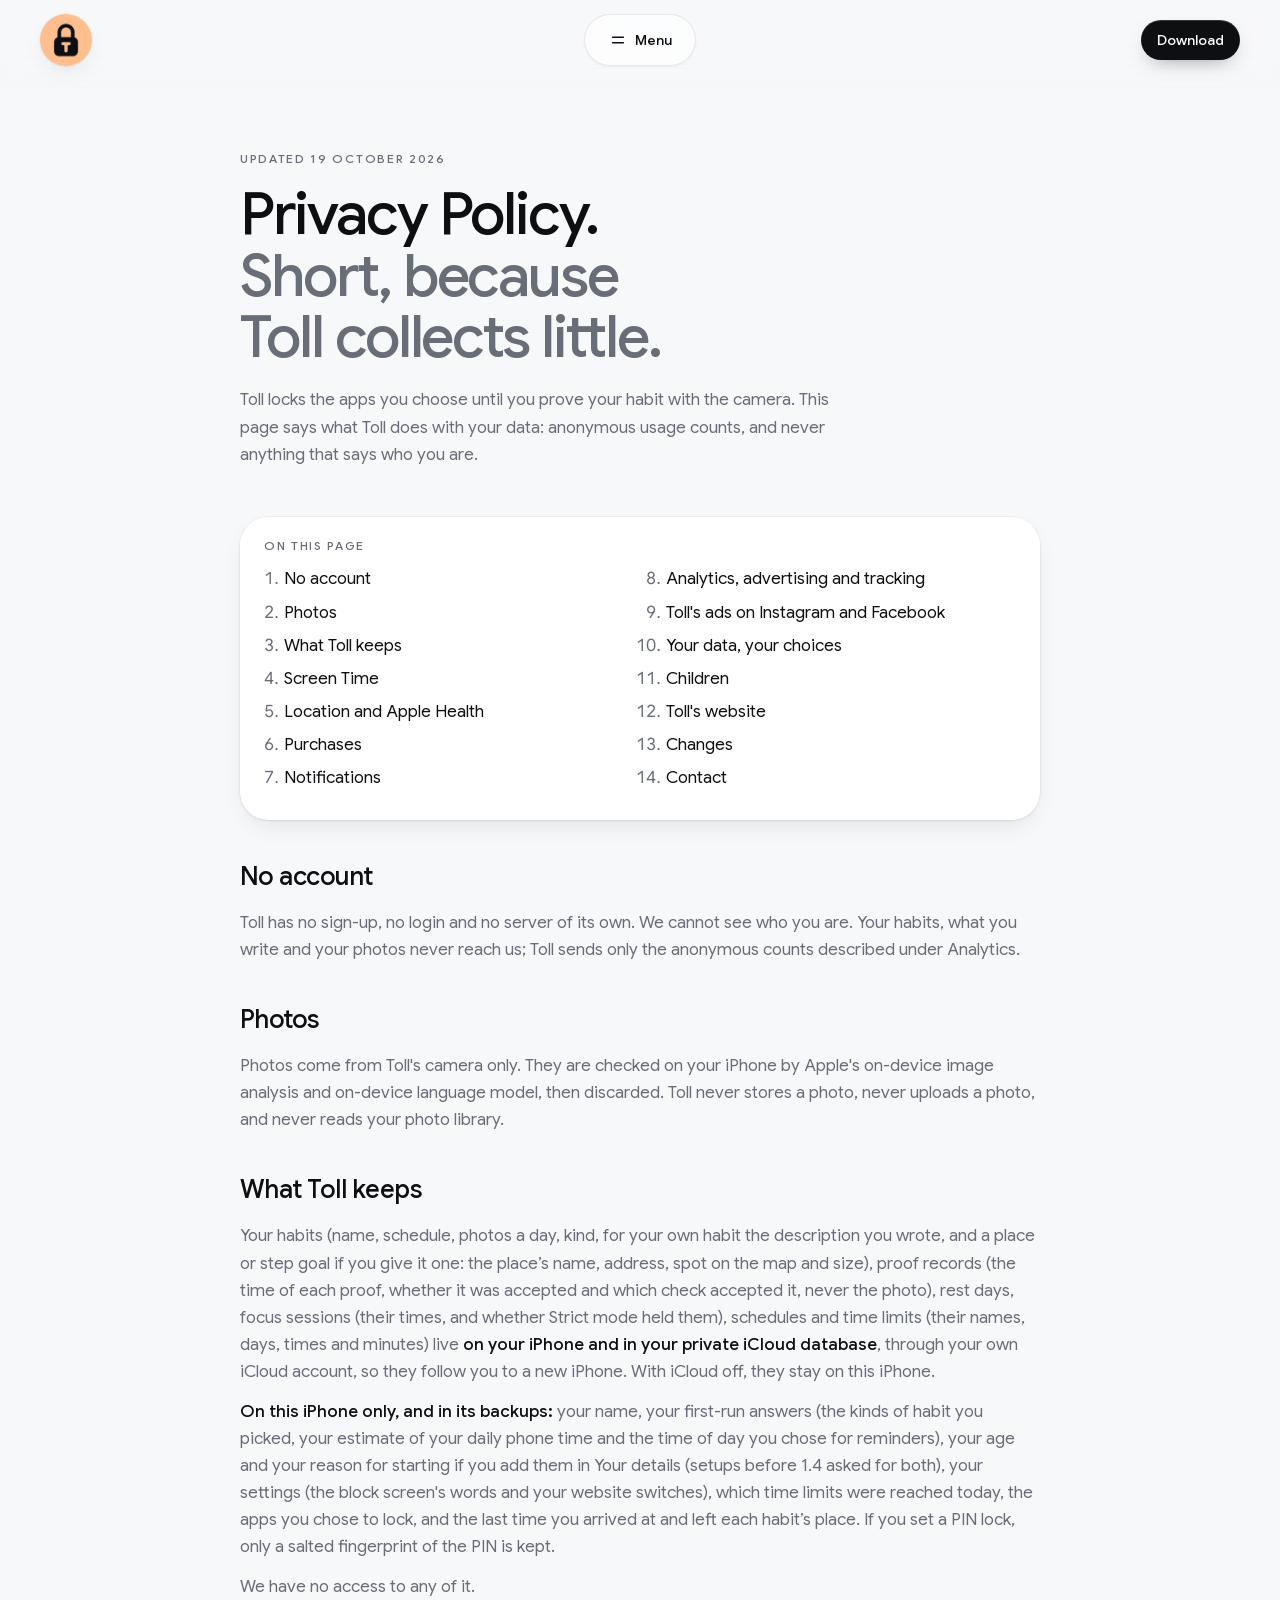
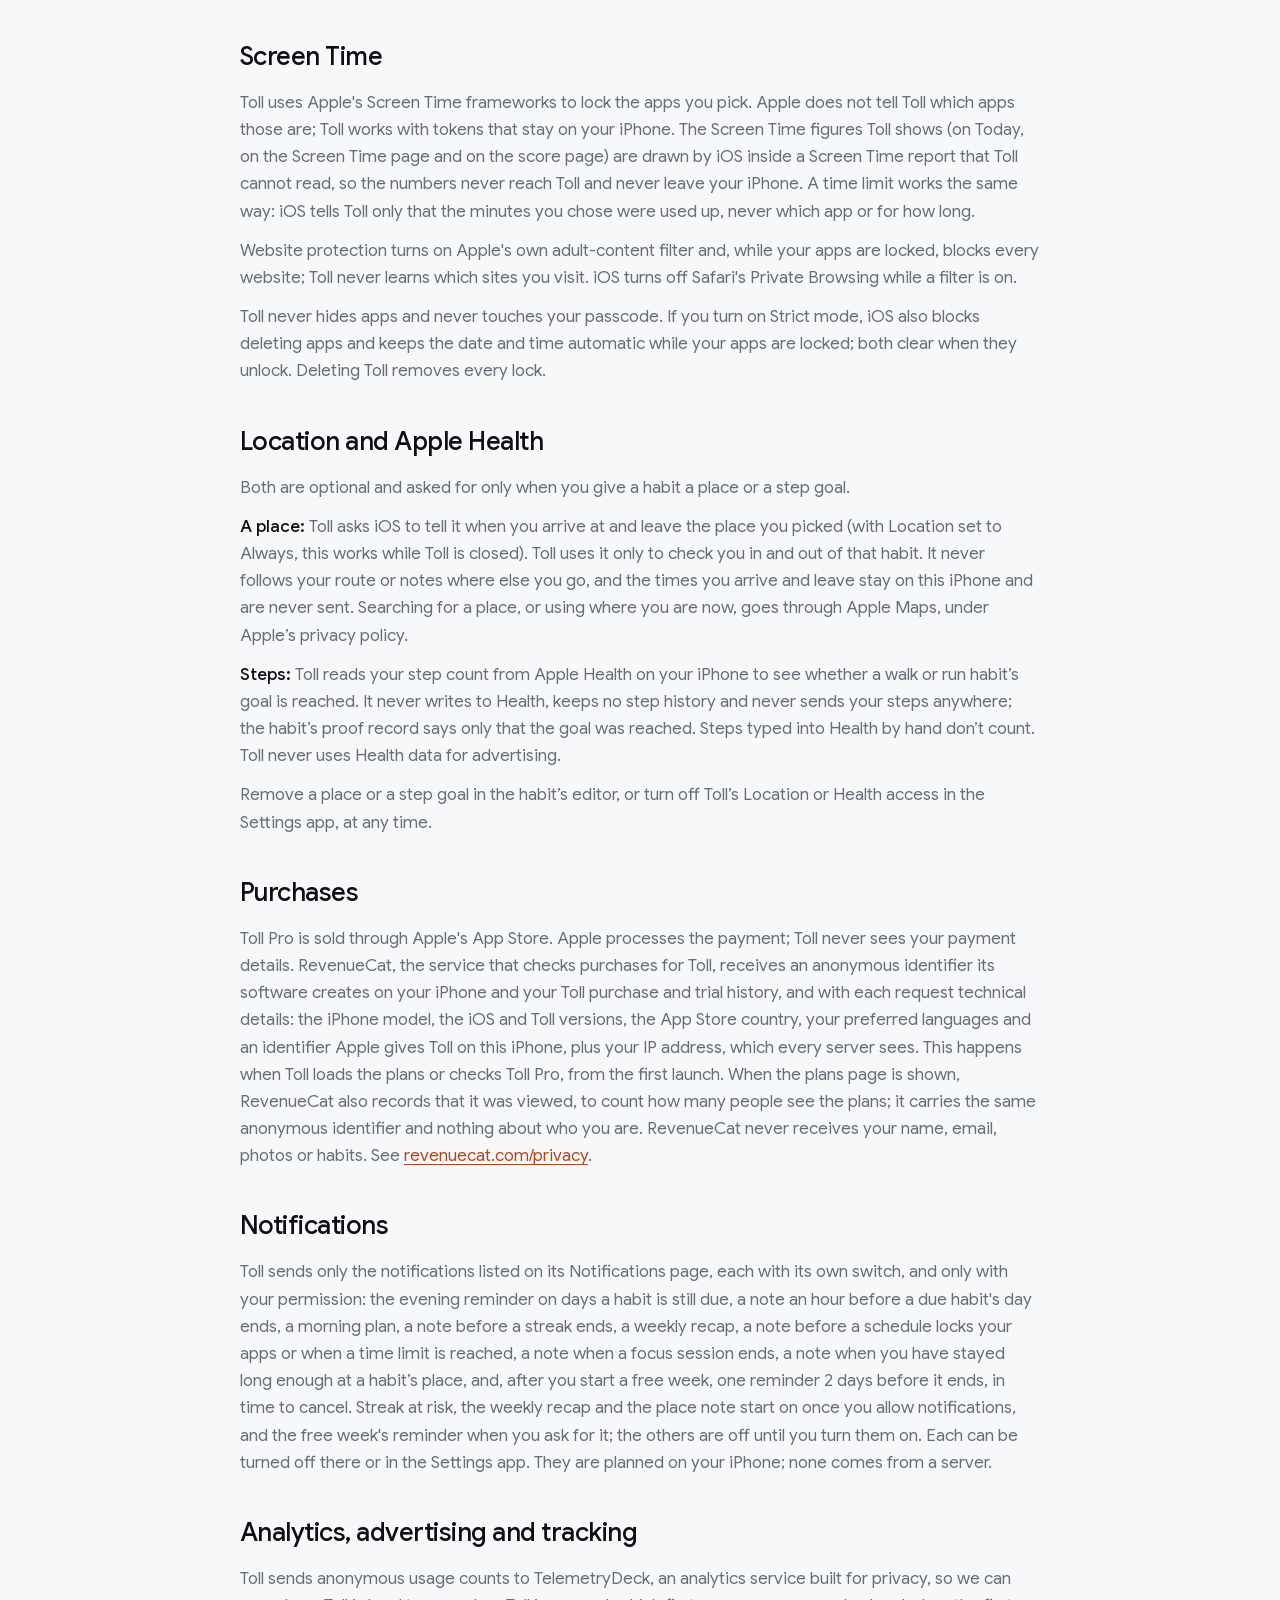
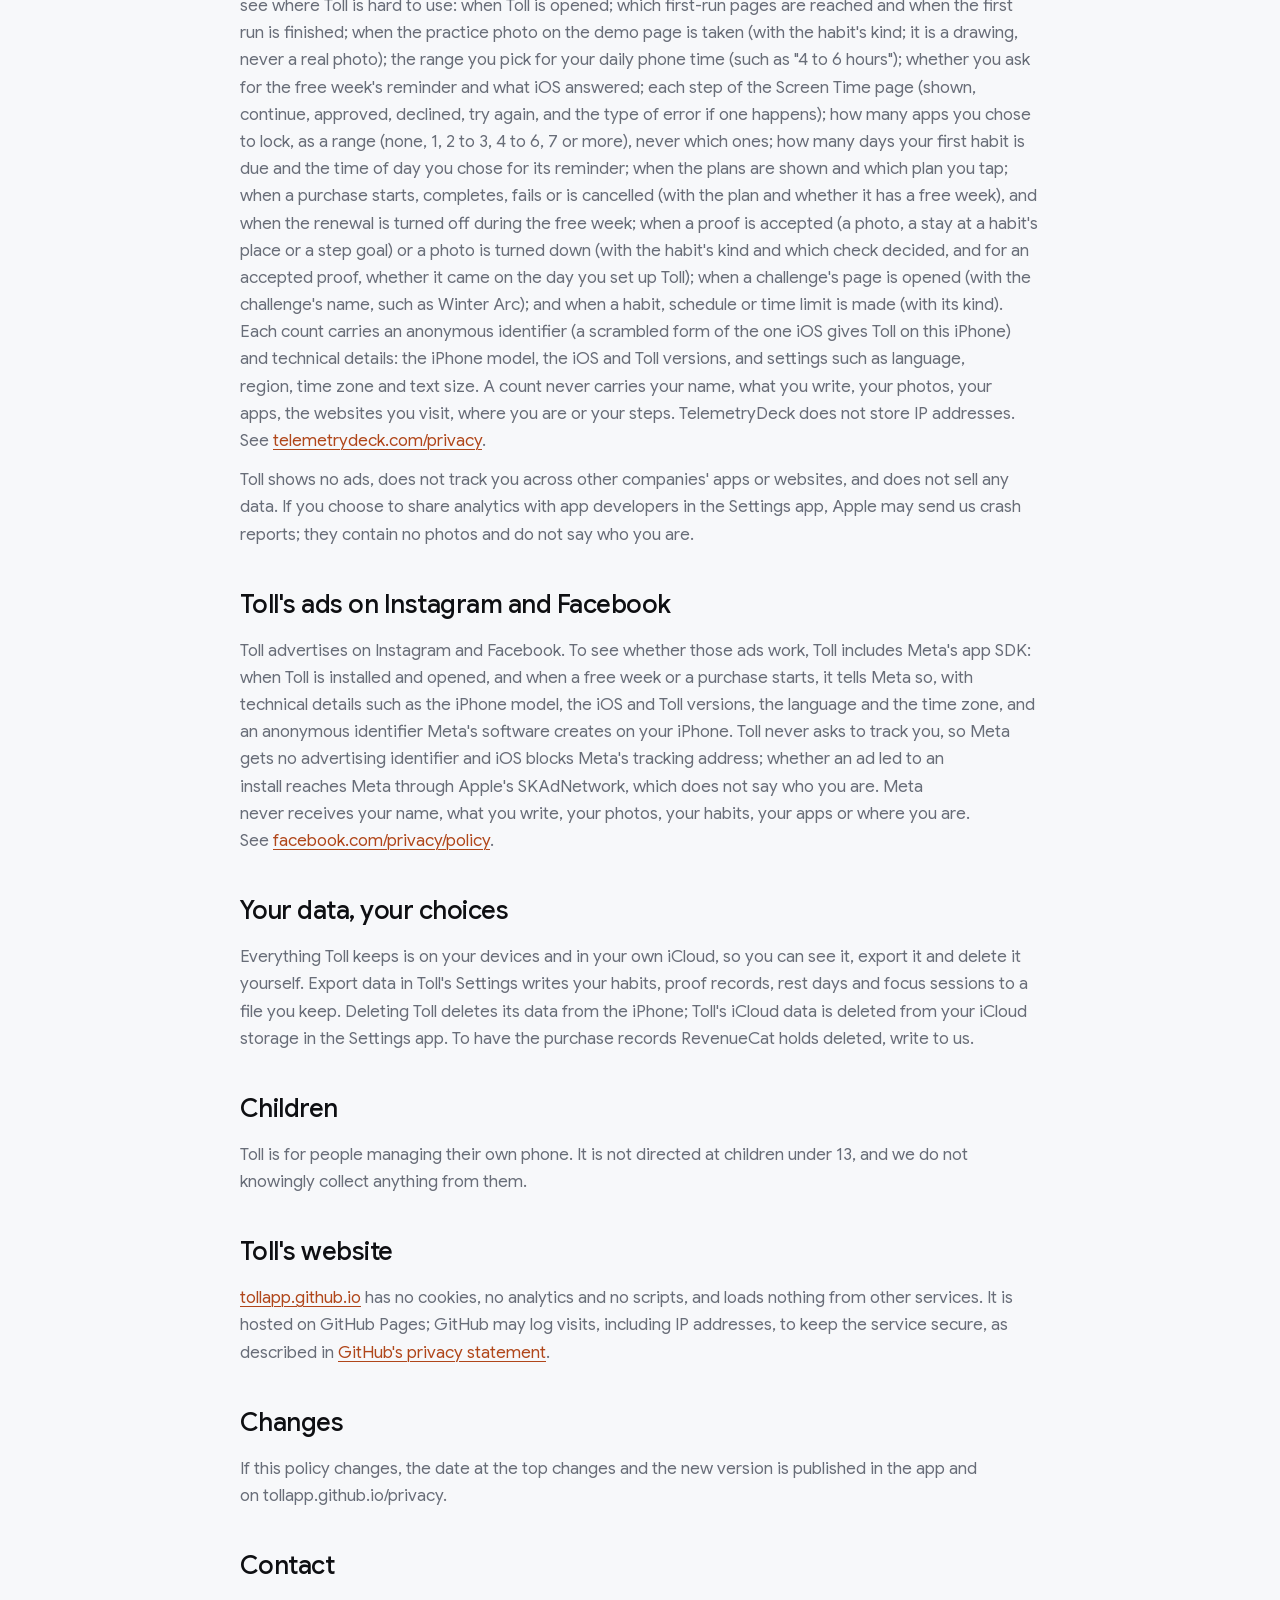
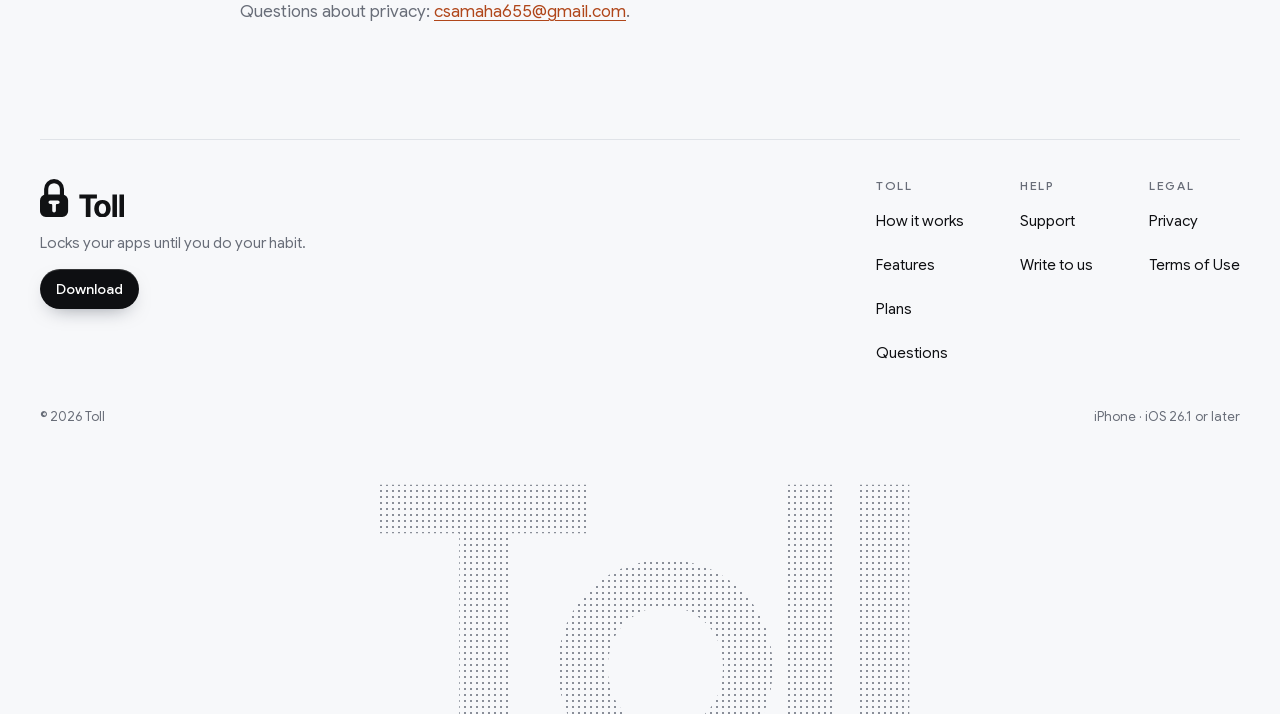
==== commit 7b9a4dbe: "Privacy (19 October 2026): Meta's SDK for Toll's Instagram and Facebook ads" ====
--- a/privacy/index.html
+++ b/privacy/index.html
@@ -54,7 +54,7 @@
   <main id="main" class="page">
     <div class="wrap narrow">
       <div class="page-head">
-        <p class="label">Updated 17 October 2026</p>
+        <p class="label">Updated 19 October 2026</p>
         <h1 class="title two-tone"><span>Privacy Policy.</span> <span>Short, because Toll collects little.</span></h1>
         <p class="lede">Toll locks the apps you choose until you prove your habit with the camera. This page says what Toll does with your data: anonymous usage counts, and never anything that says who you are.</p>
       </div>
@@ -69,6 +69,7 @@
             <li><a href="#purchases">Purchases</a></li>
             <li><a href="#notifications">Notifications</a></li>
             <li><a href="#analytics">Analytics, advertising and tracking</a></li>
+            <li><a href="#meta">Toll's ads on Instagram and Facebook</a></li>
             <li><a href="#choices">Your data, your choices</a></li>
             <li><a href="#children">Children</a></li>
             <li><a href="#website">Toll's website</a></li>
@@ -84,7 +85,8 @@
         <section aria-labelledby="location-health-t"><h2 id="location-health" class="sr-anchor"><span id="location-health-t">Location and Apple Health</span></h2><p>Both are optional and asked for only when you give a habit a place or a step goal.</p><p><strong>A place:</strong> Toll asks iOS to tell it when you arrive at and leave the place you picked (with Location set to Always, this works while Toll is closed). Toll uses it only to check you in and out of that habit. It never follows your route or notes where else you go, and the times you arrive and leave stay on this iPhone and are never sent. Searching for a place, or using where you are now, goes through Apple Maps, under Apple&rsquo;s privacy&nbsp;policy.</p><p><strong>Steps:</strong> Toll reads your step count from Apple Health on your iPhone to see whether a walk or run habit&rsquo;s goal is reached. It never writes to Health, keeps no step history and never sends your steps anywhere; the habit&rsquo;s proof record says only that the goal was reached. Steps typed into Health by hand don&rsquo;t count. Toll never uses Health data for advertising.</p><p>Remove a place or a step goal in the habit&rsquo;s editor, or turn off Toll&rsquo;s Location or Health access in the Settings app, at any&nbsp;time.</p></section>
         <section aria-labelledby="purchases-t"><h2 id="purchases" class="sr-anchor"><span id="purchases-t">Purchases</span></h2><p>Toll Pro is sold through Apple's App Store. Apple processes the payment; Toll never sees your payment details. RevenueCat, the service that checks purchases for Toll, receives an anonymous identifier its software creates on your iPhone and your Toll purchase and trial history, and with each request technical details: the iPhone model, the iOS and Toll versions, the App Store country, your preferred languages and an identifier Apple gives Toll on this iPhone, plus your IP address, which every server sees. This happens when Toll loads the plans or checks Toll Pro, from the first launch. When the plans page is shown, RevenueCat also records that it was viewed, to count how many people see the plans; it carries the same anonymous identifier and nothing about who you are. RevenueCat never receives your name, email, photos or habits. See <a class="link" href="https://www.revenuecat.com/privacy">revenuecat.com/privacy</a>.</p></section>
         <section aria-labelledby="notifications-t"><h2 id="notifications" class="sr-anchor"><span id="notifications-t">Notifications</span></h2><p>Toll sends only the notifications listed on its Notifications page, each with its own switch, and only with your permission: the evening reminder on days a habit is still due, a note an hour before a due habit's day ends, a morning plan, a note before a streak ends, a weekly recap, a note before a schedule locks your apps or when a time limit is reached, a note when a focus session ends, a note when you have stayed long enough at a habit&rsquo;s place, and, after you start a free week, one reminder 2 days before it ends, in time to cancel. Streak at risk, the weekly recap and the place note start on once you allow notifications, and the free week's reminder when you ask for it; the others are off until you turn them on. Each can be turned off there or in the Settings app. They are planned on your iPhone; none comes from a server.</p></section>
-        <section aria-labelledby="analytics-t"><h2 id="analytics" class="sr-anchor"><span id="analytics-t">Analytics, advertising and tracking</span></h2><p>Toll sends anonymous usage counts to TelemetryDeck, an analytics service built for privacy, so we can see where Toll is hard to use: when Toll is opened; which first-run pages are reached and when the first run is finished; when the practice photo on the demo page is taken (with the habit's kind; it is a drawing, never a real photo); the range you pick for your daily phone time (such as "4 to 6 hours"); whether you ask for the free week's reminder and what iOS answered; each step of the Screen Time page (shown, continue, approved, declined, try again, and the type of error if one happens); how many apps you chose to lock, as a range (none, 1, 2 to 3, 4 to 6, 7 or more), never which ones; how many days your first habit is due and the time of day you chose for its reminder; when the plans are shown and which plan you tap; when a purchase starts, completes, fails or is cancelled (with the plan and whether it has a free week), and when the renewal is turned off during the free week; when a proof is accepted (a photo, a stay at a habit's place or a step goal) or a photo is turned down (with the habit's kind and which check decided, and for an accepted proof, whether it came on the day you set up Toll); when a challenge's page is opened (with the challenge's name, such as Winter Arc); and when a habit, schedule or time limit is made (with its kind). Each count carries an anonymous identifier (a scrambled form of the one iOS gives Toll on this iPhone) and technical details: the iPhone model, the iOS and Toll versions, and settings such as language, region, time zone and text size. A count never carries your name, what you write, your photos, your apps, the websites you visit, where you are or your steps. TelemetryDeck does not store IP addresses. See <a class="link" href="https://telemetrydeck.com/privacy/">telemetrydeck.com/privacy</a>.</p><p>Toll has no ads and no trackers, does not track you across other companies' apps or websites, and does not sell any data. If you choose to share analytics with app developers in the Settings app, Apple may send us crash reports; they contain no photos and do not say who you are.</p></section>
+        <section aria-labelledby="analytics-t"><h2 id="analytics" class="sr-anchor"><span id="analytics-t">Analytics, advertising and tracking</span></h2><p>Toll sends anonymous usage counts to TelemetryDeck, an analytics service built for privacy, so we can see where Toll is hard to use: when Toll is opened; which first-run pages are reached and when the first run is finished; when the practice photo on the demo page is taken (with the habit's kind; it is a drawing, never a real photo); the range you pick for your daily phone time (such as "4 to 6 hours"); whether you ask for the free week's reminder and what iOS answered; each step of the Screen Time page (shown, continue, approved, declined, try again, and the type of error if one happens); how many apps you chose to lock, as a range (none, 1, 2 to 3, 4 to 6, 7 or more), never which ones; how many days your first habit is due and the time of day you chose for its reminder; when the plans are shown and which plan you tap; when a purchase starts, completes, fails or is cancelled (with the plan and whether it has a free week), and when the renewal is turned off during the free week; when a proof is accepted (a photo, a stay at a habit's place or a step goal) or a photo is turned down (with the habit's kind and which check decided, and for an accepted proof, whether it came on the day you set up Toll); when a challenge's page is opened (with the challenge's name, such as Winter Arc); and when a habit, schedule or time limit is made (with its kind). Each count carries an anonymous identifier (a scrambled form of the one iOS gives Toll on this iPhone) and technical details: the iPhone model, the iOS and Toll versions, and settings such as language, region, time zone and text size. A count never carries your name, what you write, your photos, your apps, the websites you visit, where you are or your steps. TelemetryDeck does not store IP addresses. See <a class="link" href="https://telemetrydeck.com/privacy/">telemetrydeck.com/privacy</a>.</p><p>Toll shows no ads, does not track you across other companies' apps or websites, and does not sell any data. If you choose to share analytics with app developers in the Settings app, Apple may send us crash reports; they contain no photos and do not say who you are.</p></section>
+        <section aria-labelledby="meta-t"><h2 id="meta" class="sr-anchor"><span id="meta-t">Toll's ads on Instagram and Facebook</span></h2><p>Toll advertises on Instagram and Facebook. To see whether those ads work, Toll includes Meta's app SDK: when Toll is installed and opened, and when a free week or a purchase starts, it tells Meta so, with technical details such as the iPhone model, the iOS and Toll versions, the language and the time zone, and an anonymous identifier Meta's software creates on your iPhone. Toll never asks to track you, so Meta gets no advertising identifier and iOS blocks Meta's tracking address; whether an ad led to an install reaches Meta through Apple's SKAdNetwork, which does not say who you are. Meta never receives your name, what you write, your photos, your habits, your apps or where you are. See <a class="link" href="https://www.facebook.com/privacy/policy/">facebook.com/privacy/policy</a>.</p></section>
         <section aria-labelledby="choices-t"><h2 id="choices" class="sr-anchor"><span id="choices-t">Your data, your choices</span></h2><p>Everything Toll keeps is on your devices and in your own iCloud, so you can see it, export it and delete it yourself. Export data in Toll's Settings writes your habits, proof records, rest days and focus sessions to a file you keep. Deleting Toll deletes its data from the iPhone; Toll's iCloud data is deleted from your iCloud storage in the Settings app. To have the purchase records RevenueCat holds deleted, write to us.</p></section>
         <section aria-labelledby="children-t"><h2 id="children" class="sr-anchor"><span id="children-t">Children</span></h2><p>Toll is for people managing their own phone. It is not directed at children under 13, and we do not knowingly collect anything from them.</p></section>
         <section aria-labelledby="website-t"><h2 id="website" class="sr-anchor"><span id="website-t">Toll's website</span></h2><p><a class="link" href="https://tollapp.github.io">tollapp.github.io</a> has no cookies, no analytics and no scripts, and loads nothing from other services. It is hosted on GitHub Pages; GitHub may log visits, including IP addresses, to keep the service secure, as described in <a class="link" href="https://docs.github.com/site-policy/privacy-policies/github-general-privacy-statement">GitHub's privacy statement</a>.</p></section>
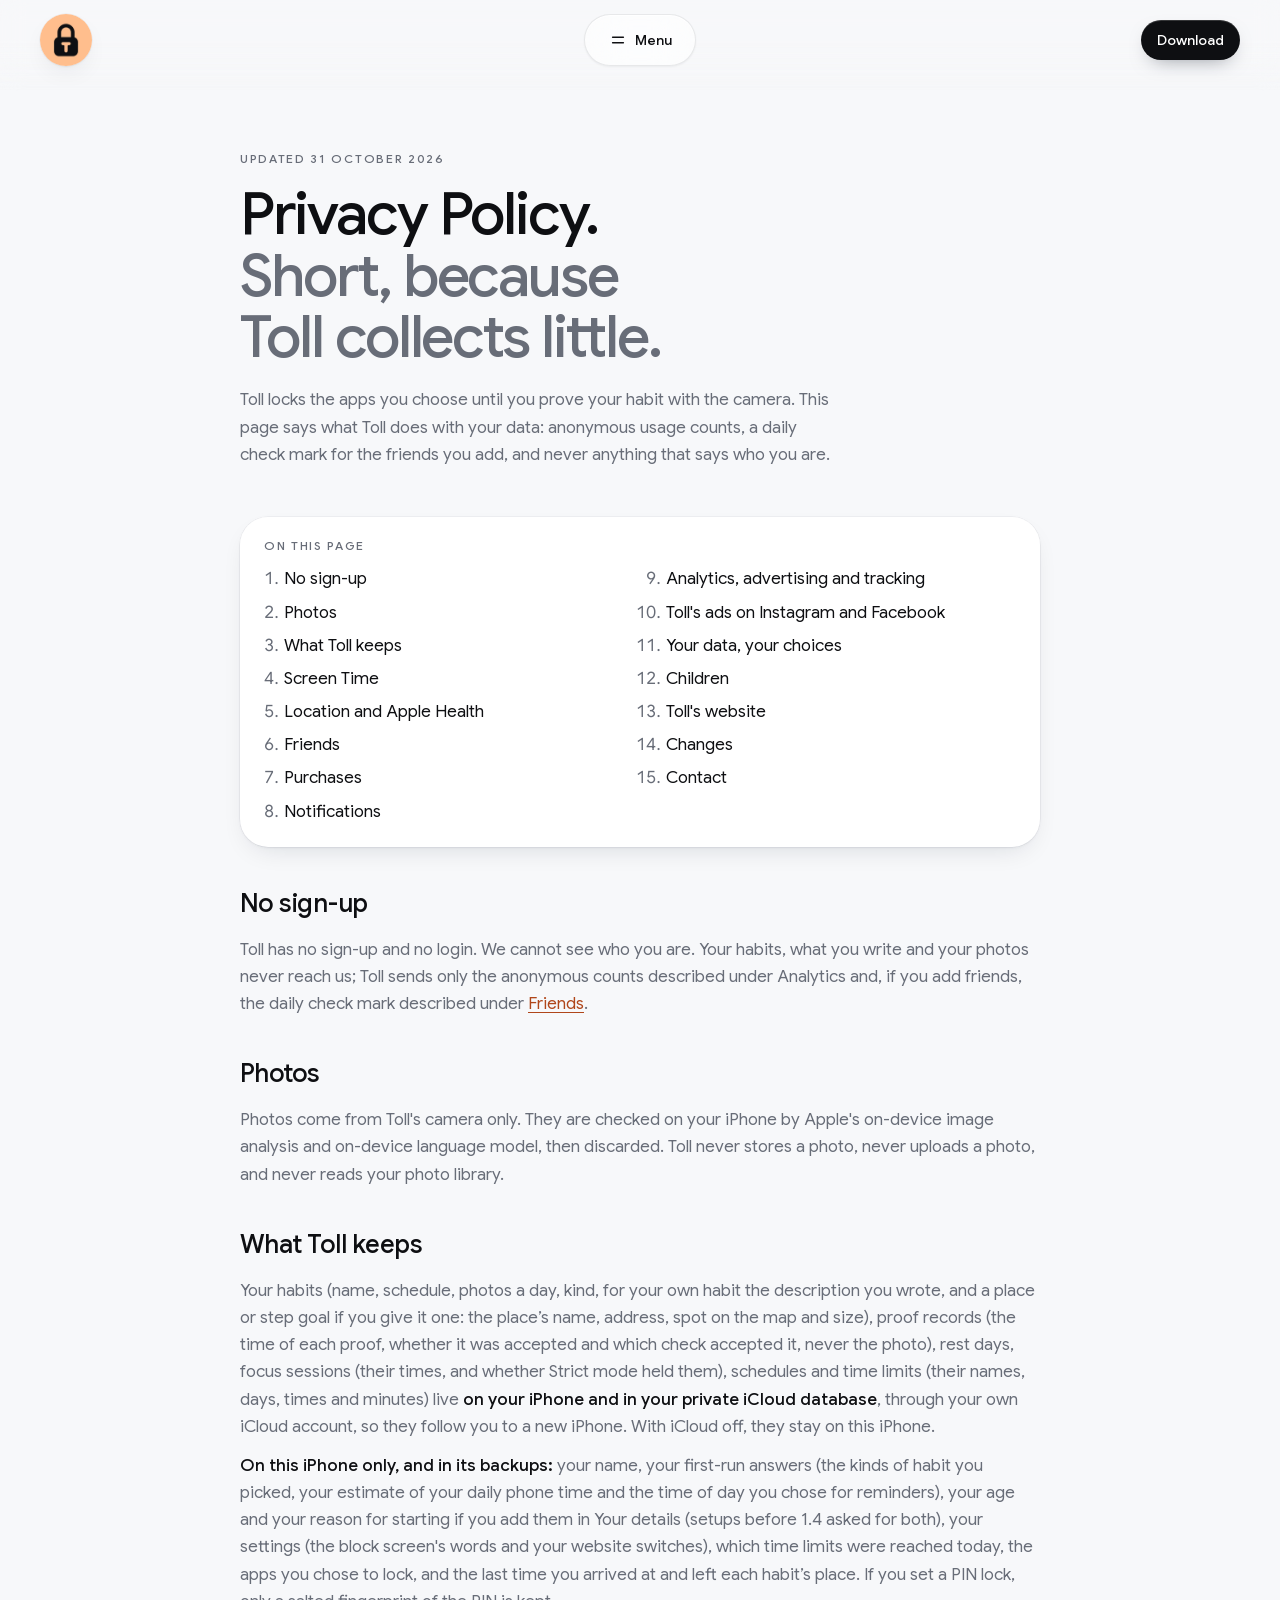
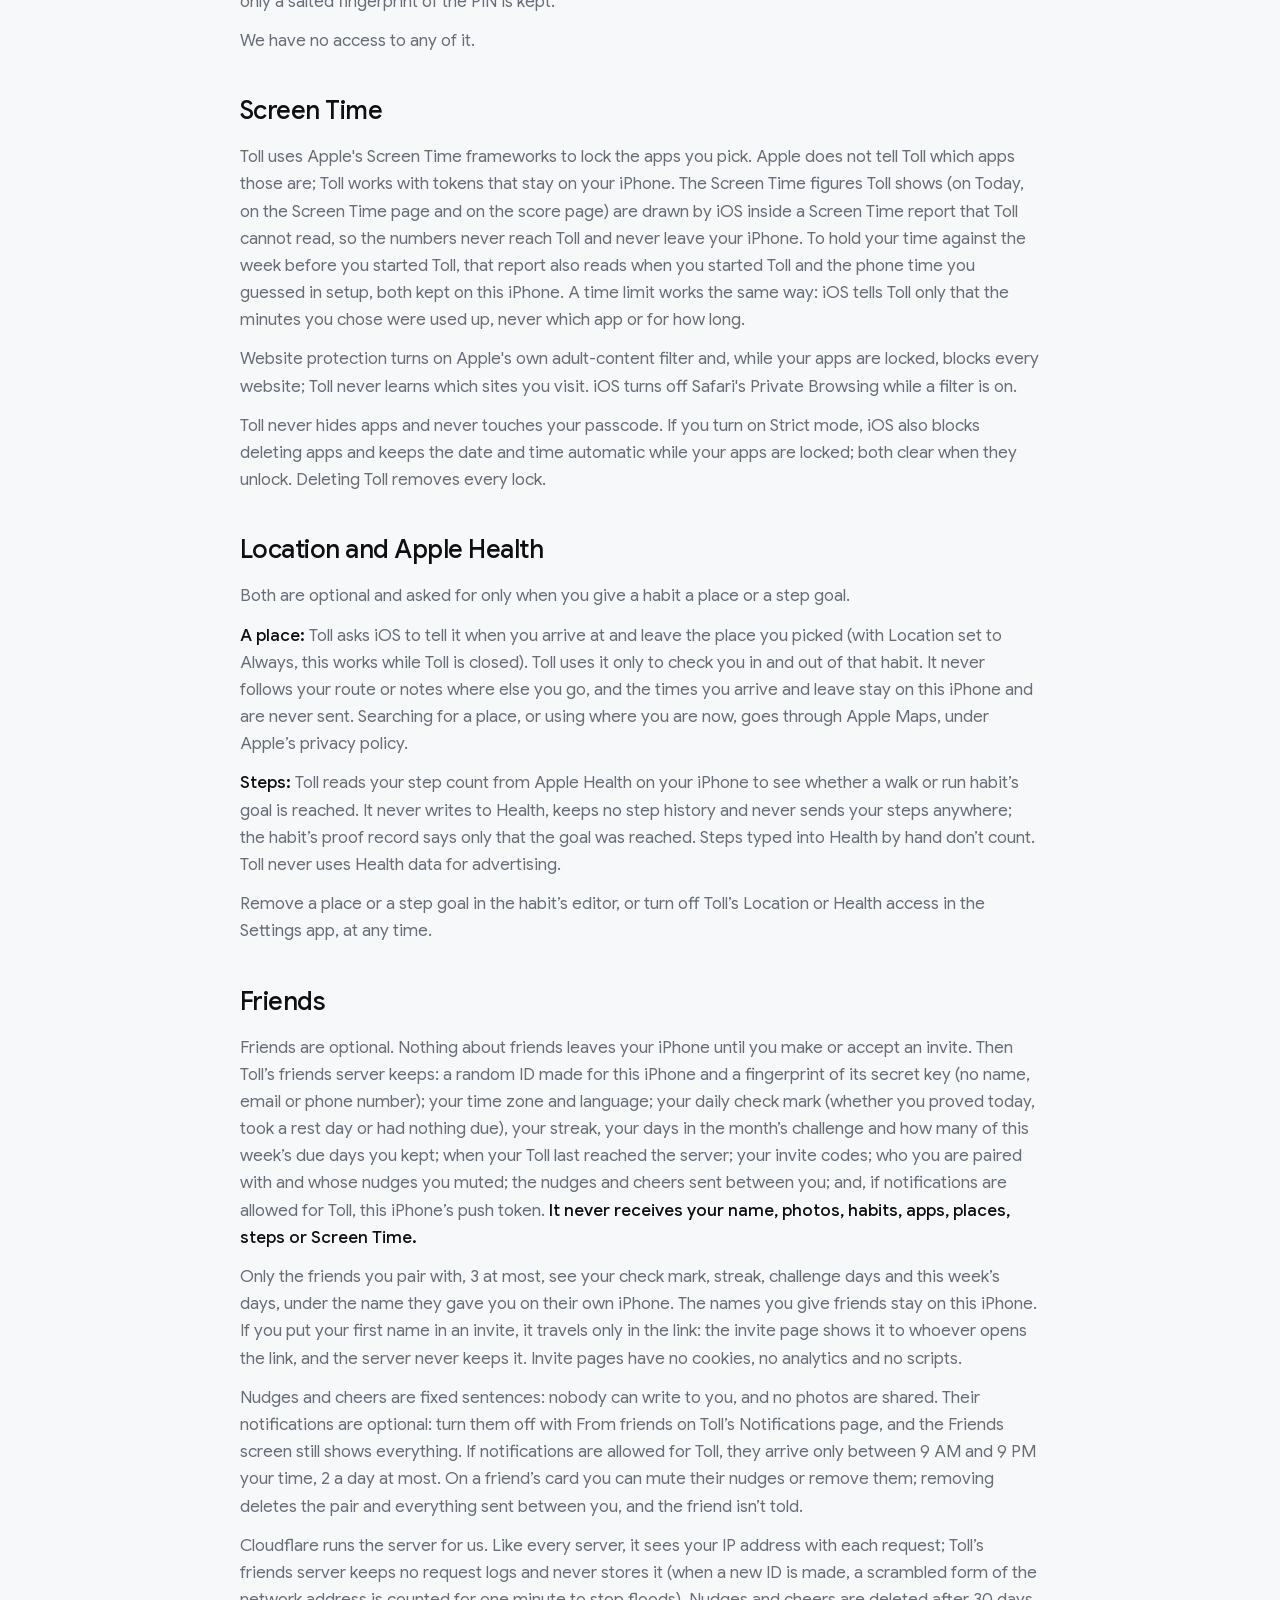
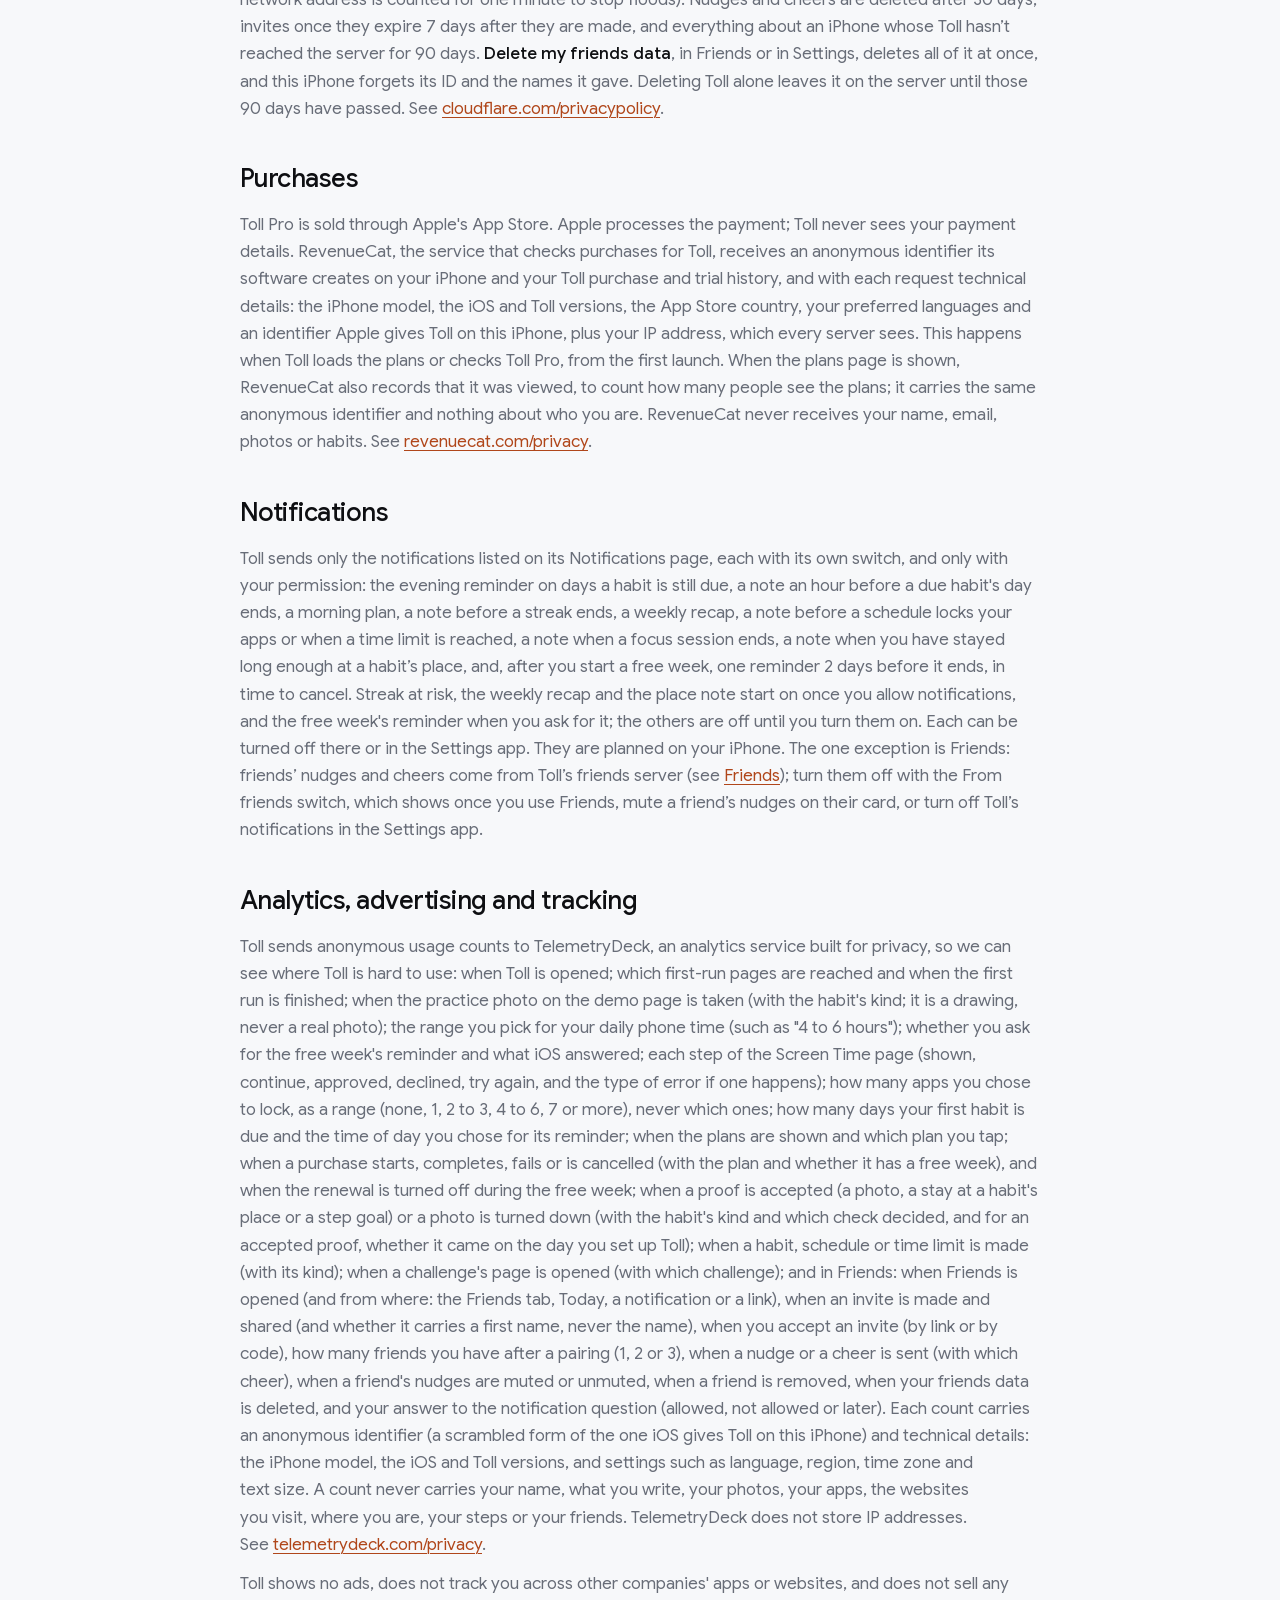
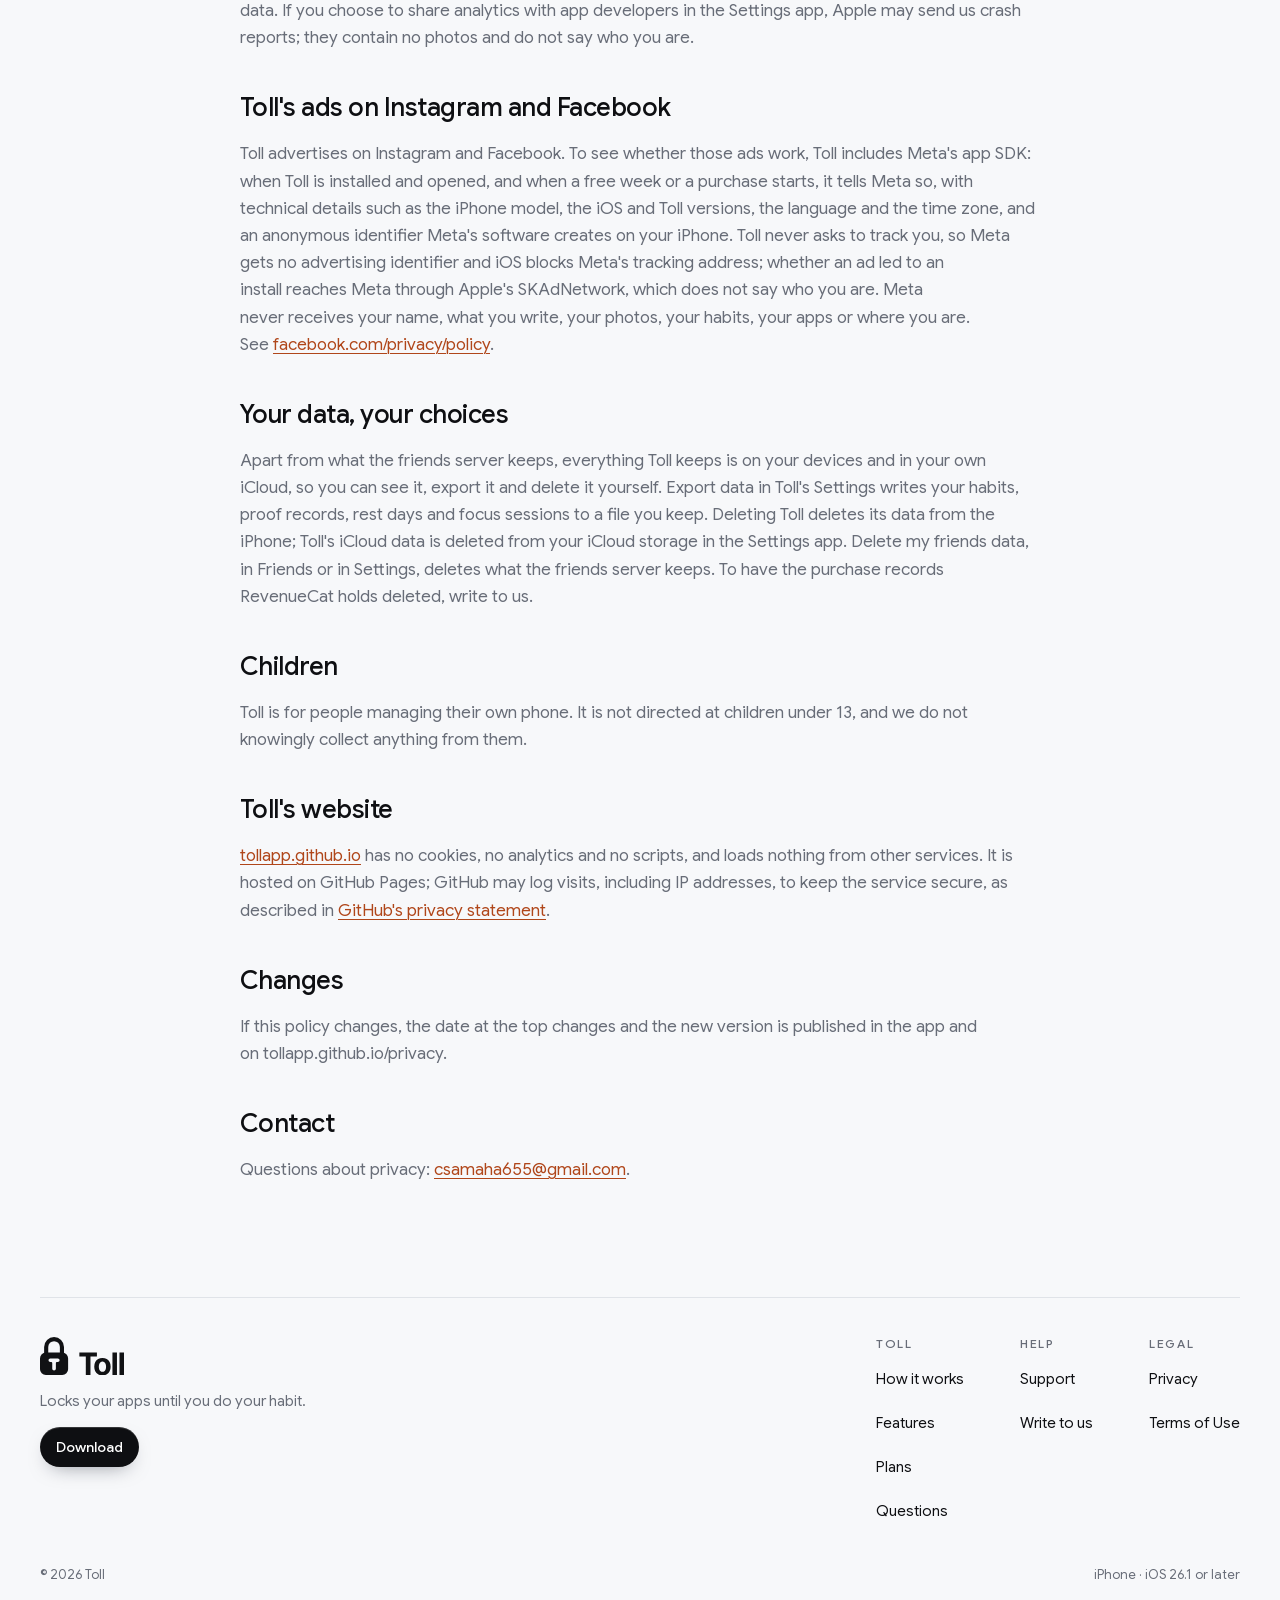
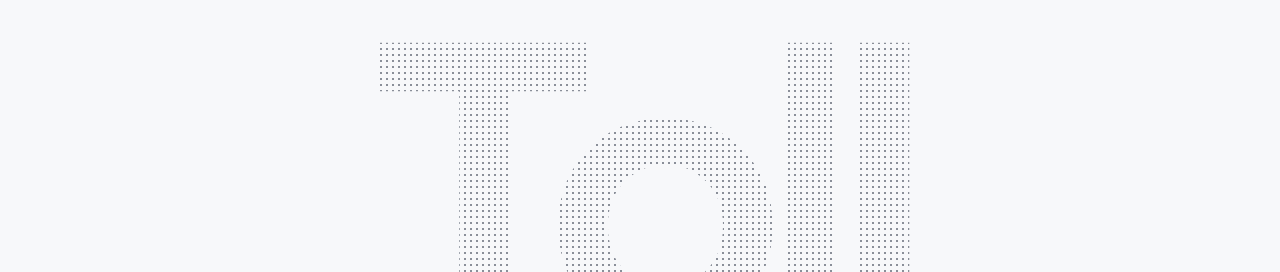
==== commit d2dd3665: "Toll 1.9: Friends (privacy, home and support pages)" ====
--- a/privacy/index.html
+++ b/privacy/index.html
@@ -4,7 +4,7 @@
   <meta charset="utf-8">
   <meta name="viewport" content="width=device-width, initial-scale=1, viewport-fit=cover">
   <title>Privacy Policy · Toll</title>
-  <meta name="description" content="What Toll does with your data. No account, no server of its own, photos checked on your iPhone and never stored.">
+  <meta name="description" content="What Toll does with your data. No sign-up, photos checked on your iPhone and never stored, and for the friends you add only a daily check mark.">
   <meta name="theme-color" content="#F7F8FA">
   <meta name="color-scheme" content="light">
   <link rel="icon" href="../assets/favicon.svg" type="image/svg+xml">
@@ -54,18 +54,19 @@
   <main id="main" class="page">
     <div class="wrap narrow">
       <div class="page-head">
-        <p class="label">Updated 19 October 2026</p>
+        <p class="label">Updated 31 October 2026</p>
         <h1 class="title two-tone"><span>Privacy Policy.</span> <span>Short, because Toll collects little.</span></h1>
-        <p class="lede">Toll locks the apps you choose until you prove your habit with the camera. This page says what Toll does with your data: anonymous usage counts, and never anything that says who you are.</p>
+        <p class="lede">Toll locks the apps you choose until you prove your habit with the camera. This page says what Toll does with your data: anonymous usage counts, a daily check mark for the friends you add, and never anything that says who you are.</p>
       </div>
       <nav class="card toc" aria-label="On this page">
         <p class="label" style="margin-bottom:12px">On this page</p>
         <ol>
-            <li><a href="#no-account">No account</a></li>
+            <li><a href="#no-account">No sign-up</a></li>
             <li><a href="#photos">Photos</a></li>
             <li><a href="#keeps">What Toll keeps</a></li>
             <li><a href="#screen-time">Screen Time</a></li>
             <li><a href="#location-health">Location and Apple Health</a></li>
+            <li><a href="#friends">Friends</a></li>
             <li><a href="#purchases">Purchases</a></li>
             <li><a href="#notifications">Notifications</a></li>
             <li><a href="#analytics">Analytics, advertising and tracking</a></li>
@@ -78,16 +79,17 @@
         </ol>
       </nav>
       <div class="prose">
-        <section aria-labelledby="no-account-t"><h2 id="no-account" class="sr-anchor"><span id="no-account-t">No account</span></h2><p>Toll has no sign-up, no login and no server of its own. We cannot see who you are. Your habits, what you write and your photos never reach us; Toll sends only the anonymous counts described under Analytics.</p></section>
+        <section aria-labelledby="no-account-t"><h2 id="no-account" class="sr-anchor"><span id="no-account-t">No sign-up</span></h2><p>Toll has no sign-up and no login. We cannot see who you are. Your habits, what you write and your photos never reach us; Toll sends only the anonymous counts described under Analytics and, if you add friends, the daily check mark described under <a class="link" href="#friends">Friends</a>.</p></section>
         <section aria-labelledby="photos-t"><h2 id="photos" class="sr-anchor"><span id="photos-t">Photos</span></h2><p>Photos come from Toll's camera only. They are checked on your iPhone by Apple's on-device image analysis and on-device language model, then discarded. Toll never stores a photo, never uploads a photo, and never reads your photo library.</p></section>
         <section aria-labelledby="keeps-t"><h2 id="keeps" class="sr-anchor"><span id="keeps-t">What Toll keeps</span></h2><p>Your habits (name, schedule, photos a day, kind, for your own habit the description you wrote, and a place or step goal if you give it one: the place&rsquo;s name, address, spot on the map and size), proof records (the time of each proof, whether it was accepted and which check accepted it, never the photo), rest days, focus sessions (their times, and whether Strict mode held them), schedules and time limits (their names, days, times and minutes) live <strong>on your iPhone and in your private iCloud database</strong>, through your own iCloud account, so they follow you to a new iPhone. With iCloud off, they stay on this&nbsp;iPhone.</p><p><strong>On this iPhone only, and in its backups:</strong> your name, your first-run answers (the kinds of habit you picked, your estimate of your daily phone time and the time of day you chose for reminders), your age and your reason for starting if you add them in Your details (setups before 1.4 asked for both), your settings (the block screen's words and your website switches), which time limits were reached today, the apps you chose to lock, and the last time you arrived at and left each habit&rsquo;s place. If you set a PIN lock, only a salted fingerprint of the PIN&nbsp;is&nbsp;kept.</p><p>We have no access to any of&nbsp;it.</p></section>
-        <section aria-labelledby="screen-time-t"><h2 id="screen-time" class="sr-anchor"><span id="screen-time-t">Screen Time</span></h2><p>Toll uses Apple's Screen Time frameworks to lock the apps you pick. Apple does not tell Toll which apps those are; Toll works with tokens that stay on your iPhone. The Screen Time figures Toll shows (on Today, on the Screen Time page and on the score page) are drawn by iOS inside a Screen Time report that Toll cannot read, so the numbers never reach Toll and never leave your iPhone. A time limit works the same way: iOS tells Toll only that the minutes you chose were used up, never which app or for how long.</p><p>Website protection turns on Apple's own adult-content filter and, while your apps are locked, blocks every website; Toll never learns which sites you visit. iOS turns off Safari's Private Browsing while a filter is on.</p><p>Toll never hides apps and never touches your passcode. If you turn on Strict mode, iOS also blocks deleting apps and keeps the date and time automatic while your apps are locked; both clear when they unlock. Deleting Toll removes every lock.</p></section>
+        <section aria-labelledby="screen-time-t"><h2 id="screen-time" class="sr-anchor"><span id="screen-time-t">Screen Time</span></h2><p>Toll uses Apple's Screen Time frameworks to lock the apps you pick. Apple does not tell Toll which apps those are; Toll works with tokens that stay on your iPhone. The Screen Time figures Toll shows (on Today, on the Screen Time page and on the score page) are drawn by iOS inside a Screen Time report that Toll cannot read, so the numbers never reach Toll and never leave your iPhone. To hold your time against the week before you started Toll, that report also reads when you started Toll and the phone time you guessed in setup, both kept on this iPhone. A time limit works the same way: iOS tells Toll only that the minutes you chose were used up, never which app or for how long.</p><p>Website protection turns on Apple's own adult-content filter and, while your apps are locked, blocks every website; Toll never learns which sites you visit. iOS turns off Safari's Private Browsing while a filter is on.</p><p>Toll never hides apps and never touches your passcode. If you turn on Strict mode, iOS also blocks deleting apps and keeps the date and time automatic while your apps are locked; both clear when they unlock. Deleting Toll removes every lock.</p></section>
         <section aria-labelledby="location-health-t"><h2 id="location-health" class="sr-anchor"><span id="location-health-t">Location and Apple Health</span></h2><p>Both are optional and asked for only when you give a habit a place or a step goal.</p><p><strong>A place:</strong> Toll asks iOS to tell it when you arrive at and leave the place you picked (with Location set to Always, this works while Toll is closed). Toll uses it only to check you in and out of that habit. It never follows your route or notes where else you go, and the times you arrive and leave stay on this iPhone and are never sent. Searching for a place, or using where you are now, goes through Apple Maps, under Apple&rsquo;s privacy&nbsp;policy.</p><p><strong>Steps:</strong> Toll reads your step count from Apple Health on your iPhone to see whether a walk or run habit&rsquo;s goal is reached. It never writes to Health, keeps no step history and never sends your steps anywhere; the habit&rsquo;s proof record says only that the goal was reached. Steps typed into Health by hand don&rsquo;t count. Toll never uses Health data for advertising.</p><p>Remove a place or a step goal in the habit&rsquo;s editor, or turn off Toll&rsquo;s Location or Health access in the Settings app, at any&nbsp;time.</p></section>
+        <section aria-labelledby="friends-t"><h2 id="friends" class="sr-anchor"><span id="friends-t">Friends</span></h2><p>Friends are optional. Nothing about friends leaves your iPhone until you make or accept an invite. Then Toll&rsquo;s friends server keeps: a random ID made for this iPhone and a fingerprint of its secret key (no name, email or phone number); your time zone and language; your daily check mark (whether you proved today, took a rest day or had nothing due), your streak, your days in the month&rsquo;s challenge and how many of this week&rsquo;s due days you kept; when your Toll last reached the server; your invite codes; who you are paired with and whose nudges you muted; the nudges and cheers sent between you; and, if notifications are allowed for Toll, this iPhone&rsquo;s push token. <strong>It never receives your name, photos, habits, apps, places, steps or Screen&nbsp;Time.</strong></p><p>Only the friends you pair with, 3 at most, see your check mark, streak, challenge days and this week&rsquo;s days, under the name they gave you on their own iPhone. The names you give friends stay on this iPhone. If you put your first name in an invite, it travels only in the link: the invite page shows it to whoever opens the link, and the server never keeps it. Invite pages have no cookies, no analytics and no&nbsp;scripts.</p><p>Nudges and cheers are fixed sentences: nobody can write to you, and no photos are shared. Their notifications are optional: turn them off with From friends on Toll&rsquo;s Notifications page, and the Friends screen still shows everything. If notifications are allowed for Toll, they arrive only between 9 AM and 9 PM your time, 2 a day at most. On a friend&rsquo;s card you can mute their nudges or remove them; removing deletes the pair and everything sent between you, and the friend isn&rsquo;t&nbsp;told.</p><p>Cloudflare runs the server for us. Like every server, it sees your IP address with each request; Toll&rsquo;s friends server keeps no request logs and never stores it (when a new ID is made, a scrambled form of the network address is counted for one minute to stop floods). Nudges and cheers are deleted after 30 days, invites once they expire 7 days after they are made, and everything about an iPhone whose Toll hasn&rsquo;t reached the server for 90&nbsp;days. <strong>Delete my friends data</strong>, in Friends or in Settings, deletes all of it at once, and this iPhone forgets its ID and the names it gave. Deleting Toll alone leaves it on the server until those 90&nbsp;days have passed. See <a class="link" href="https://www.cloudflare.com/privacypolicy/">cloudflare.com/privacypolicy</a>.</p></section>
         <section aria-labelledby="purchases-t"><h2 id="purchases" class="sr-anchor"><span id="purchases-t">Purchases</span></h2><p>Toll Pro is sold through Apple's App Store. Apple processes the payment; Toll never sees your payment details. RevenueCat, the service that checks purchases for Toll, receives an anonymous identifier its software creates on your iPhone and your Toll purchase and trial history, and with each request technical details: the iPhone model, the iOS and Toll versions, the App Store country, your preferred languages and an identifier Apple gives Toll on this iPhone, plus your IP address, which every server sees. This happens when Toll loads the plans or checks Toll Pro, from the first launch. When the plans page is shown, RevenueCat also records that it was viewed, to count how many people see the plans; it carries the same anonymous identifier and nothing about who you are. RevenueCat never receives your name, email, photos or habits. See <a class="link" href="https://www.revenuecat.com/privacy">revenuecat.com/privacy</a>.</p></section>
-        <section aria-labelledby="notifications-t"><h2 id="notifications" class="sr-anchor"><span id="notifications-t">Notifications</span></h2><p>Toll sends only the notifications listed on its Notifications page, each with its own switch, and only with your permission: the evening reminder on days a habit is still due, a note an hour before a due habit's day ends, a morning plan, a note before a streak ends, a weekly recap, a note before a schedule locks your apps or when a time limit is reached, a note when a focus session ends, a note when you have stayed long enough at a habit&rsquo;s place, and, after you start a free week, one reminder 2 days before it ends, in time to cancel. Streak at risk, the weekly recap and the place note start on once you allow notifications, and the free week's reminder when you ask for it; the others are off until you turn them on. Each can be turned off there or in the Settings app. They are planned on your iPhone; none comes from a server.</p></section>
-        <section aria-labelledby="analytics-t"><h2 id="analytics" class="sr-anchor"><span id="analytics-t">Analytics, advertising and tracking</span></h2><p>Toll sends anonymous usage counts to TelemetryDeck, an analytics service built for privacy, so we can see where Toll is hard to use: when Toll is opened; which first-run pages are reached and when the first run is finished; when the practice photo on the demo page is taken (with the habit's kind; it is a drawing, never a real photo); the range you pick for your daily phone time (such as "4 to 6 hours"); whether you ask for the free week's reminder and what iOS answered; each step of the Screen Time page (shown, continue, approved, declined, try again, and the type of error if one happens); how many apps you chose to lock, as a range (none, 1, 2 to 3, 4 to 6, 7 or more), never which ones; how many days your first habit is due and the time of day you chose for its reminder; when the plans are shown and which plan you tap; when a purchase starts, completes, fails or is cancelled (with the plan and whether it has a free week), and when the renewal is turned off during the free week; when a proof is accepted (a photo, a stay at a habit's place or a step goal) or a photo is turned down (with the habit's kind and which check decided, and for an accepted proof, whether it came on the day you set up Toll); when a challenge's page is opened (with the challenge's name, such as Winter Arc); and when a habit, schedule or time limit is made (with its kind). Each count carries an anonymous identifier (a scrambled form of the one iOS gives Toll on this iPhone) and technical details: the iPhone model, the iOS and Toll versions, and settings such as language, region, time zone and text size. A count never carries your name, what you write, your photos, your apps, the websites you visit, where you are or your steps. TelemetryDeck does not store IP addresses. See <a class="link" href="https://telemetrydeck.com/privacy/">telemetrydeck.com/privacy</a>.</p><p>Toll shows no ads, does not track you across other companies' apps or websites, and does not sell any data. If you choose to share analytics with app developers in the Settings app, Apple may send us crash reports; they contain no photos and do not say who you are.</p></section>
+        <section aria-labelledby="notifications-t"><h2 id="notifications" class="sr-anchor"><span id="notifications-t">Notifications</span></h2><p>Toll sends only the notifications listed on its Notifications page, each with its own switch, and only with your permission: the evening reminder on days a habit is still due, a note an hour before a due habit's day ends, a morning plan, a note before a streak ends, a weekly recap, a note before a schedule locks your apps or when a time limit is reached, a note when a focus session ends, a note when you have stayed long enough at a habit&rsquo;s place, and, after you start a free week, one reminder 2 days before it ends, in time to cancel. Streak at risk, the weekly recap and the place note start on once you allow notifications, and the free week's reminder when you ask for it; the others are off until you turn them on. Each can be turned off there or in the Settings app. They are planned on your iPhone. The one exception is Friends: friends&rsquo; nudges and cheers come from Toll&rsquo;s friends server (see <a class="link" href="#friends">Friends</a>); turn them off with the From friends switch, which shows once you use Friends, mute a friend&rsquo;s nudges on their card, or turn off Toll&rsquo;s notifications in the Settings app.</p></section>
+        <section aria-labelledby="analytics-t"><h2 id="analytics" class="sr-anchor"><span id="analytics-t">Analytics, advertising and tracking</span></h2><p>Toll sends anonymous usage counts to TelemetryDeck, an analytics service built for privacy, so we can see where Toll is hard to use: when Toll is opened; which first-run pages are reached and when the first run is finished; when the practice photo on the demo page is taken (with the habit's kind; it is a drawing, never a real photo); the range you pick for your daily phone time (such as "4 to 6 hours"); whether you ask for the free week's reminder and what iOS answered; each step of the Screen Time page (shown, continue, approved, declined, try again, and the type of error if one happens); how many apps you chose to lock, as a range (none, 1, 2 to 3, 4 to 6, 7 or more), never which ones; how many days your first habit is due and the time of day you chose for its reminder; when the plans are shown and which plan you tap; when a purchase starts, completes, fails or is cancelled (with the plan and whether it has a free week), and when the renewal is turned off during the free week; when a proof is accepted (a photo, a stay at a habit's place or a step goal) or a photo is turned down (with the habit's kind and which check decided, and for an accepted proof, whether it came on the day you set up Toll); when a habit, schedule or time limit is made (with its kind); when a challenge's page is opened (with which challenge); and in Friends: when Friends is opened (and from where: the Friends tab, Today, a notification or a link), when an invite is made and shared (and whether it carries a first name, never the name), when you accept an invite (by link or by code), how many friends you have after a pairing (1, 2 or 3), when a nudge or a cheer is sent (with which cheer), when a friend's nudges are muted or unmuted, when a friend is removed, when your friends data is deleted, and your answer to the notification question (allowed, not allowed or later). Each count carries an anonymous identifier (a scrambled form of the one iOS gives Toll on this iPhone) and technical details: the iPhone model, the iOS and Toll versions, and settings such as language, region, time zone and text size. A count never carries your name, what you write, your photos, your apps, the websites you visit, where you are, your steps or your friends. TelemetryDeck does not store IP addresses. See <a class="link" href="https://telemetrydeck.com/privacy/">telemetrydeck.com/privacy</a>.</p><p>Toll shows no ads, does not track you across other companies' apps or websites, and does not sell any data. If you choose to share analytics with app developers in the Settings app, Apple may send us crash reports; they contain no photos and do not say who you are.</p></section>
         <section aria-labelledby="meta-t"><h2 id="meta" class="sr-anchor"><span id="meta-t">Toll's ads on Instagram and Facebook</span></h2><p>Toll advertises on Instagram and Facebook. To see whether those ads work, Toll includes Meta's app SDK: when Toll is installed and opened, and when a free week or a purchase starts, it tells Meta so, with technical details such as the iPhone model, the iOS and Toll versions, the language and the time zone, and an anonymous identifier Meta's software creates on your iPhone. Toll never asks to track you, so Meta gets no advertising identifier and iOS blocks Meta's tracking address; whether an ad led to an install reaches Meta through Apple's SKAdNetwork, which does not say who you are. Meta never receives your name, what you write, your photos, your habits, your apps or where you are. See <a class="link" href="https://www.facebook.com/privacy/policy/">facebook.com/privacy/policy</a>.</p></section>
-        <section aria-labelledby="choices-t"><h2 id="choices" class="sr-anchor"><span id="choices-t">Your data, your choices</span></h2><p>Everything Toll keeps is on your devices and in your own iCloud, so you can see it, export it and delete it yourself. Export data in Toll's Settings writes your habits, proof records, rest days and focus sessions to a file you keep. Deleting Toll deletes its data from the iPhone; Toll's iCloud data is deleted from your iCloud storage in the Settings app. To have the purchase records RevenueCat holds deleted, write to us.</p></section>
+        <section aria-labelledby="choices-t"><h2 id="choices" class="sr-anchor"><span id="choices-t">Your data, your choices</span></h2><p>Apart from what the friends server keeps, everything Toll keeps is on your devices and in your own iCloud, so you can see it, export it and delete it yourself. Export data in Toll's Settings writes your habits, proof records, rest days and focus sessions to a file you keep. Deleting Toll deletes its data from the iPhone; Toll's iCloud data is deleted from your iCloud storage in the Settings app. Delete my friends data, in Friends or in Settings, deletes what the friends server keeps. To have the purchase records RevenueCat holds deleted, write to us.</p></section>
         <section aria-labelledby="children-t"><h2 id="children" class="sr-anchor"><span id="children-t">Children</span></h2><p>Toll is for people managing their own phone. It is not directed at children under 13, and we do not knowingly collect anything from them.</p></section>
         <section aria-labelledby="website-t"><h2 id="website" class="sr-anchor"><span id="website-t">Toll's website</span></h2><p><a class="link" href="https://tollapp.github.io">tollapp.github.io</a> has no cookies, no analytics and no scripts, and loads nothing from other services. It is hosted on GitHub Pages; GitHub may log visits, including IP addresses, to keep the service secure, as described in <a class="link" href="https://docs.github.com/site-policy/privacy-policies/github-general-privacy-statement">GitHub's privacy statement</a>.</p></section>
         <section aria-labelledby="changes-t"><h2 id="changes" class="sr-anchor"><span id="changes-t">Changes</span></h2><p>If this policy changes, the date at the top changes and the new version is published in the app and on tollapp.github.io/privacy.</p></section>
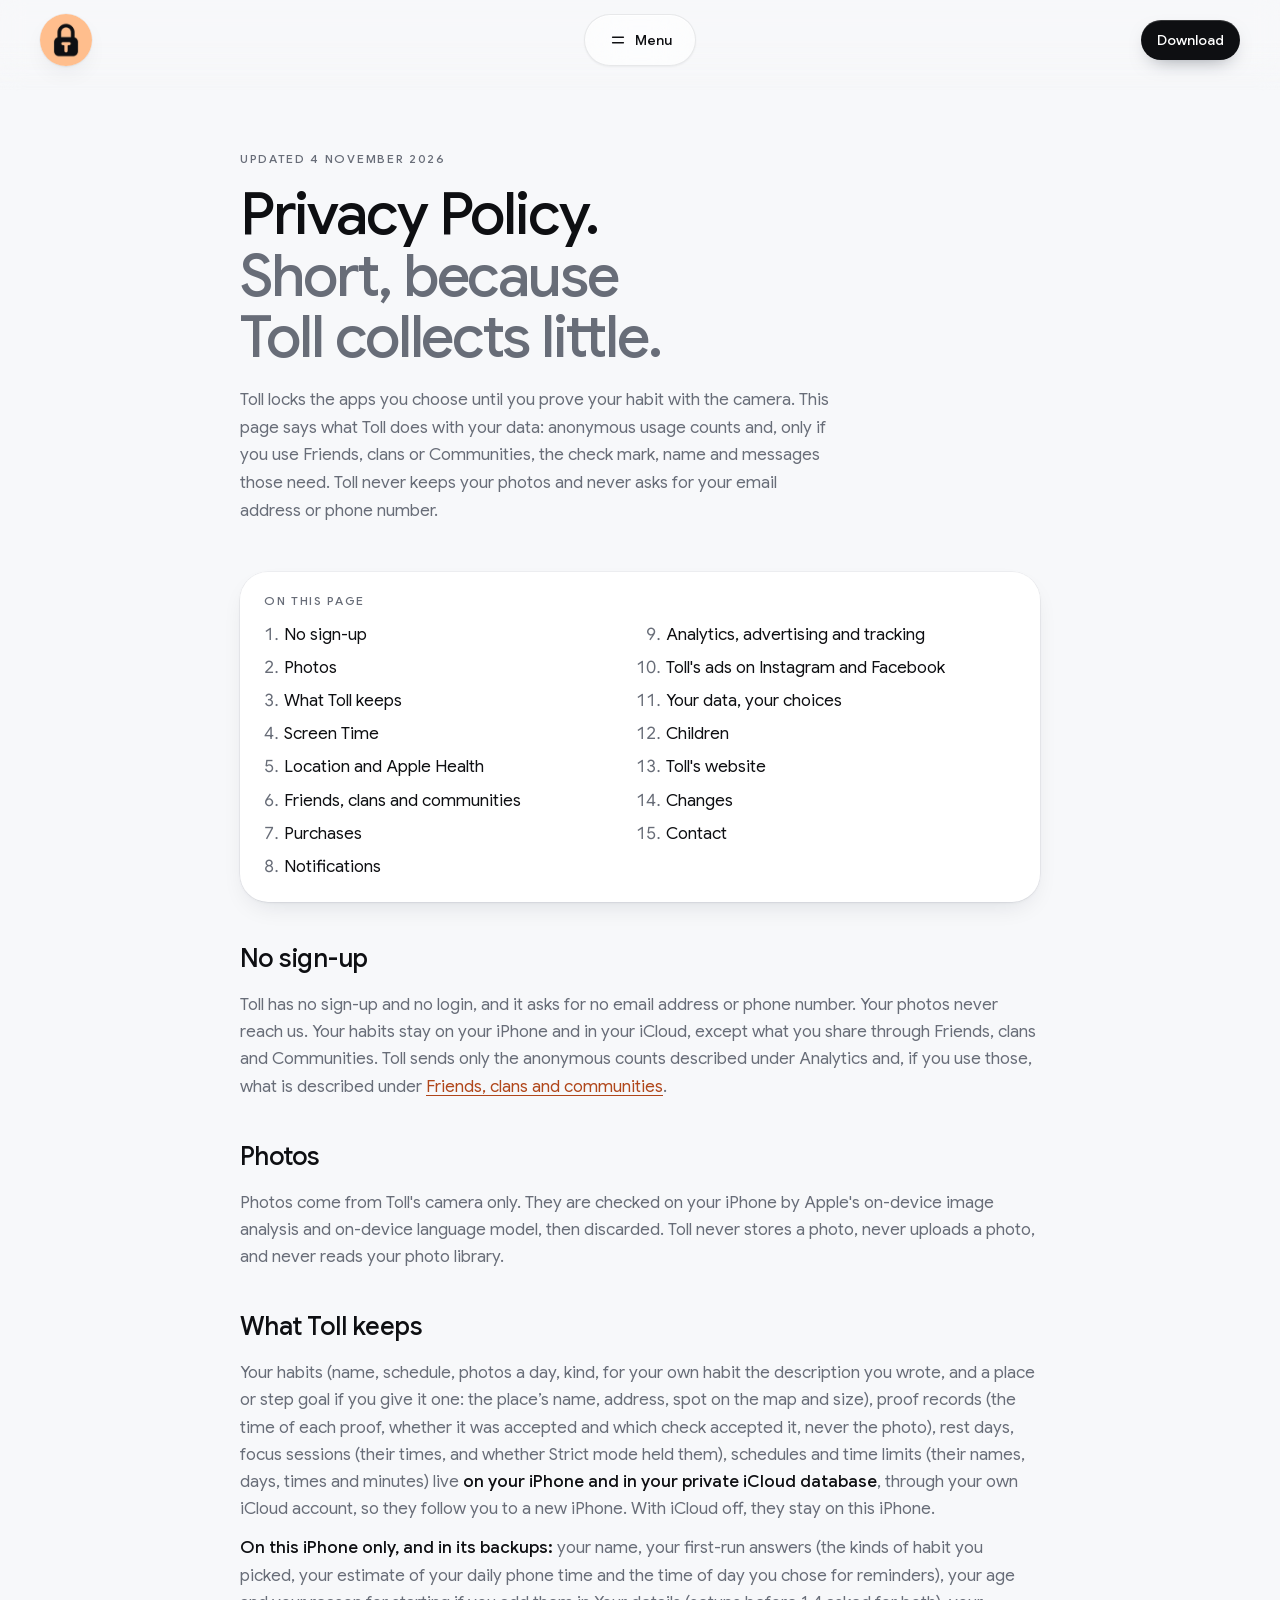
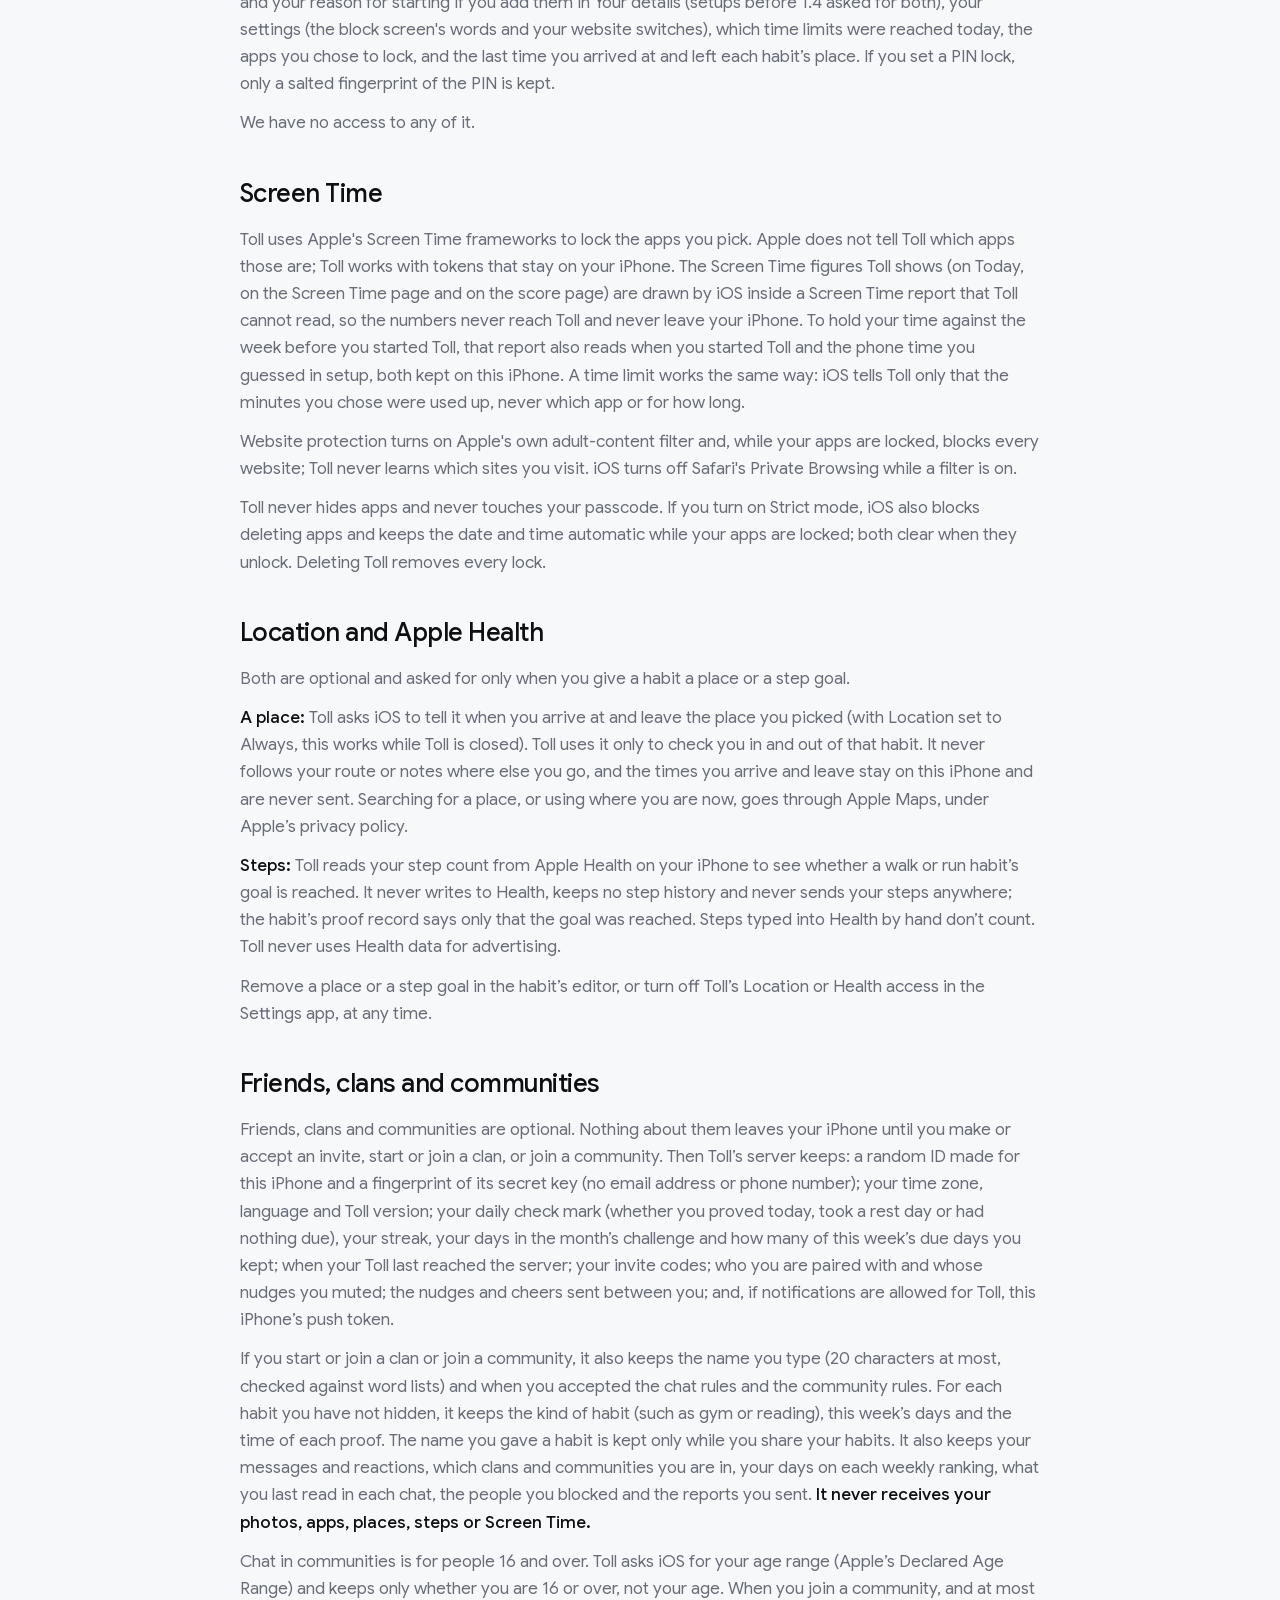
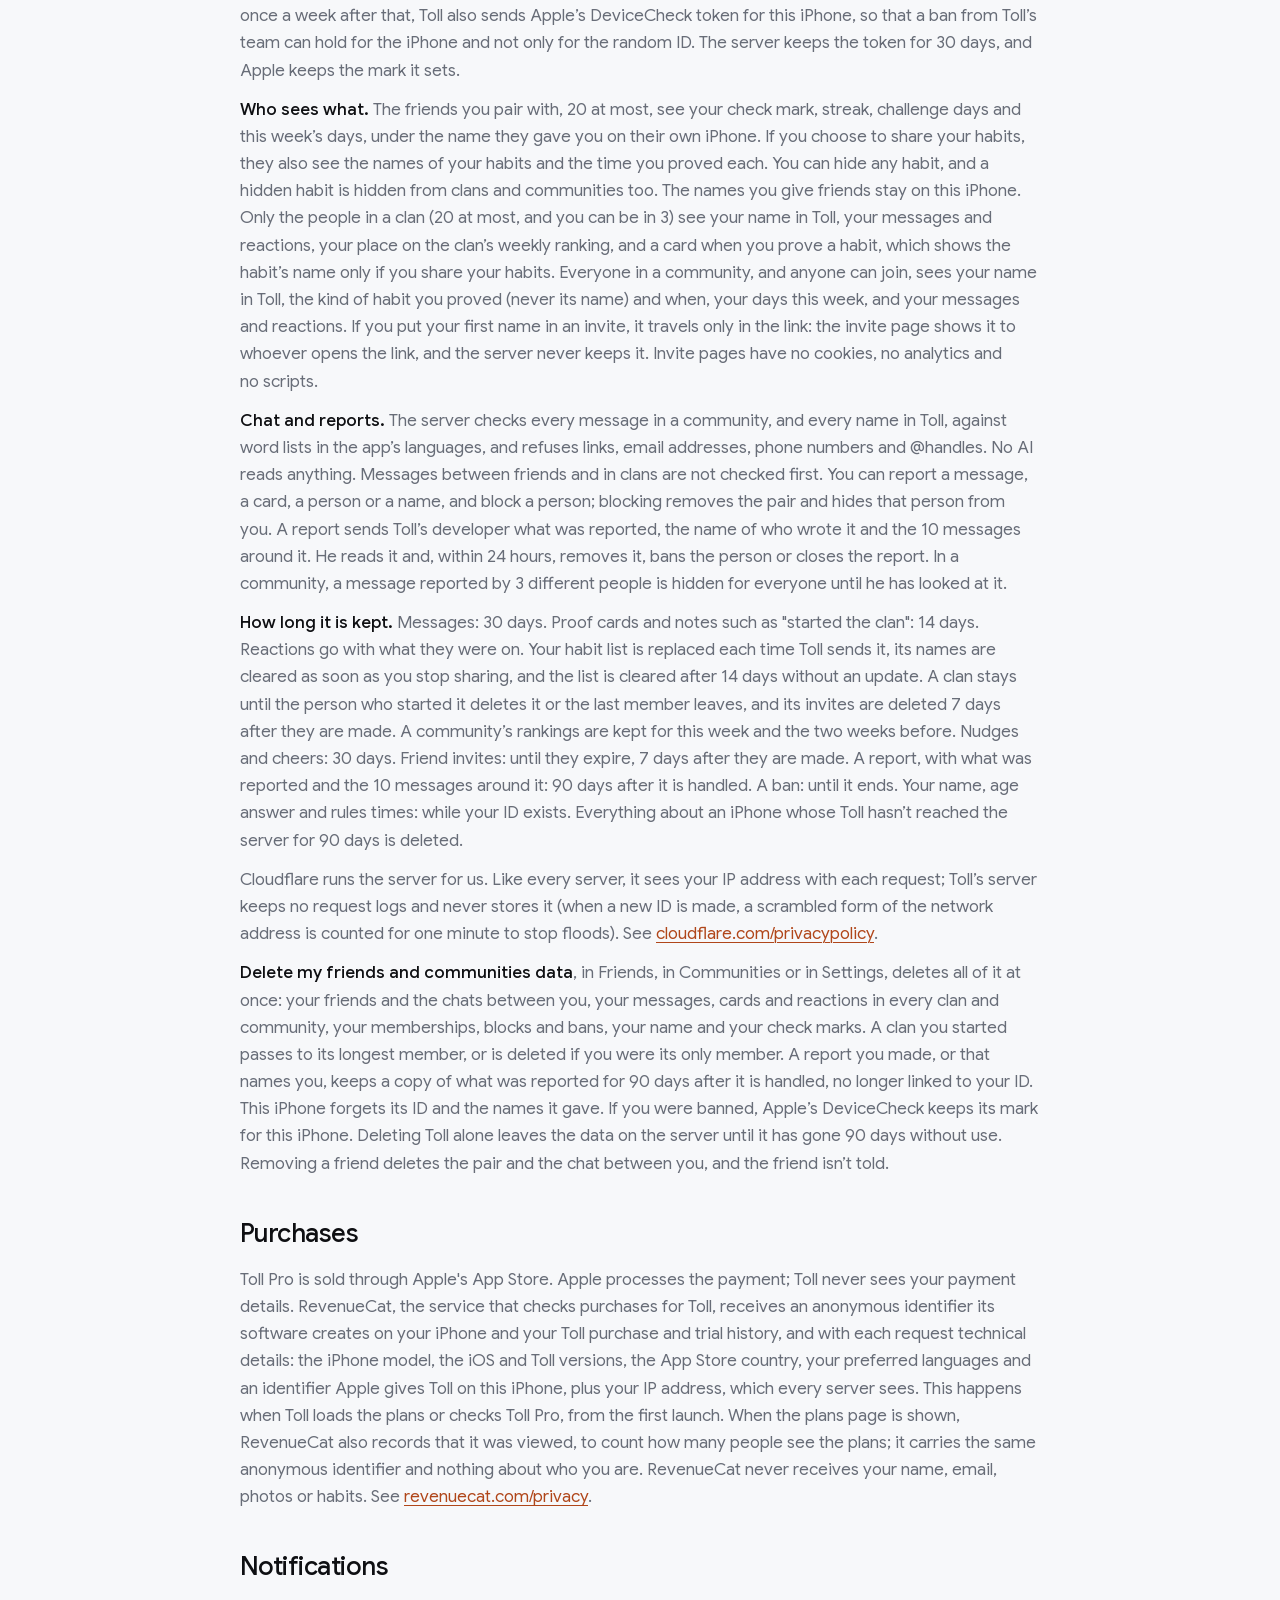
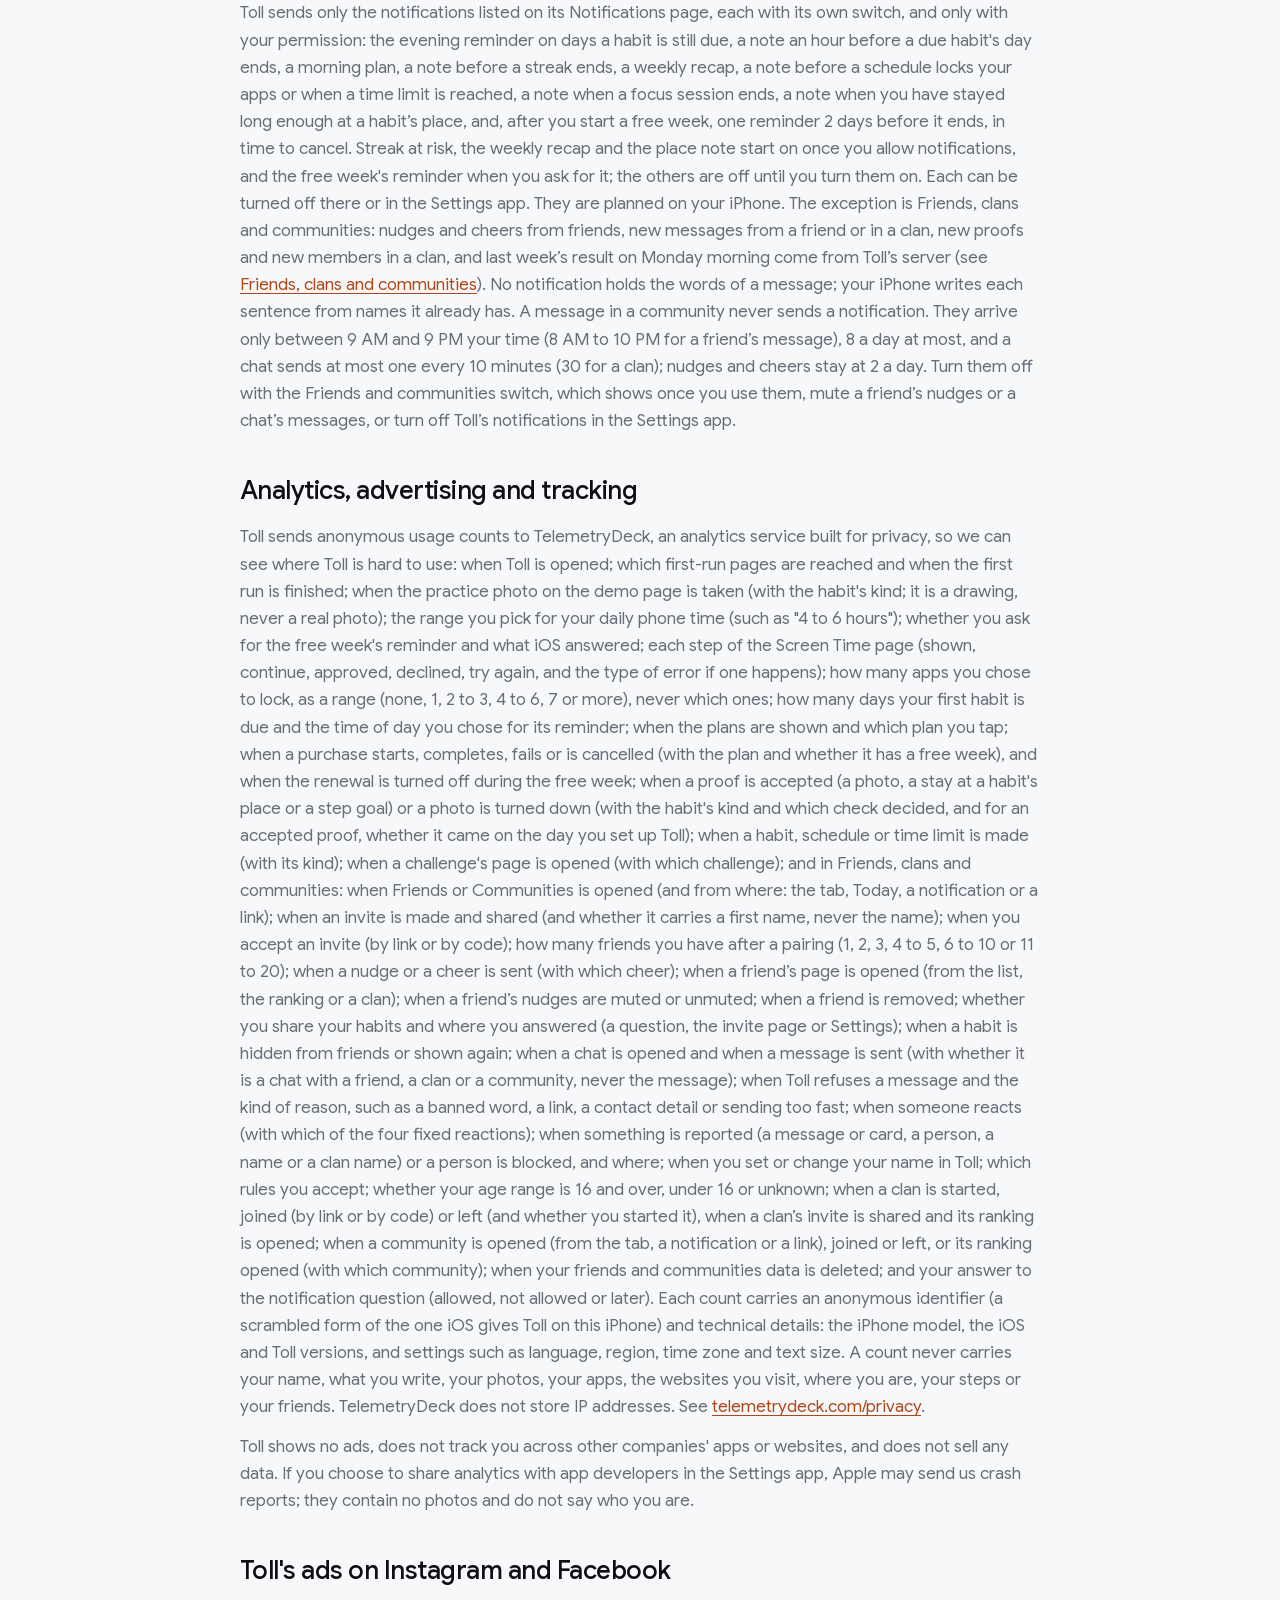
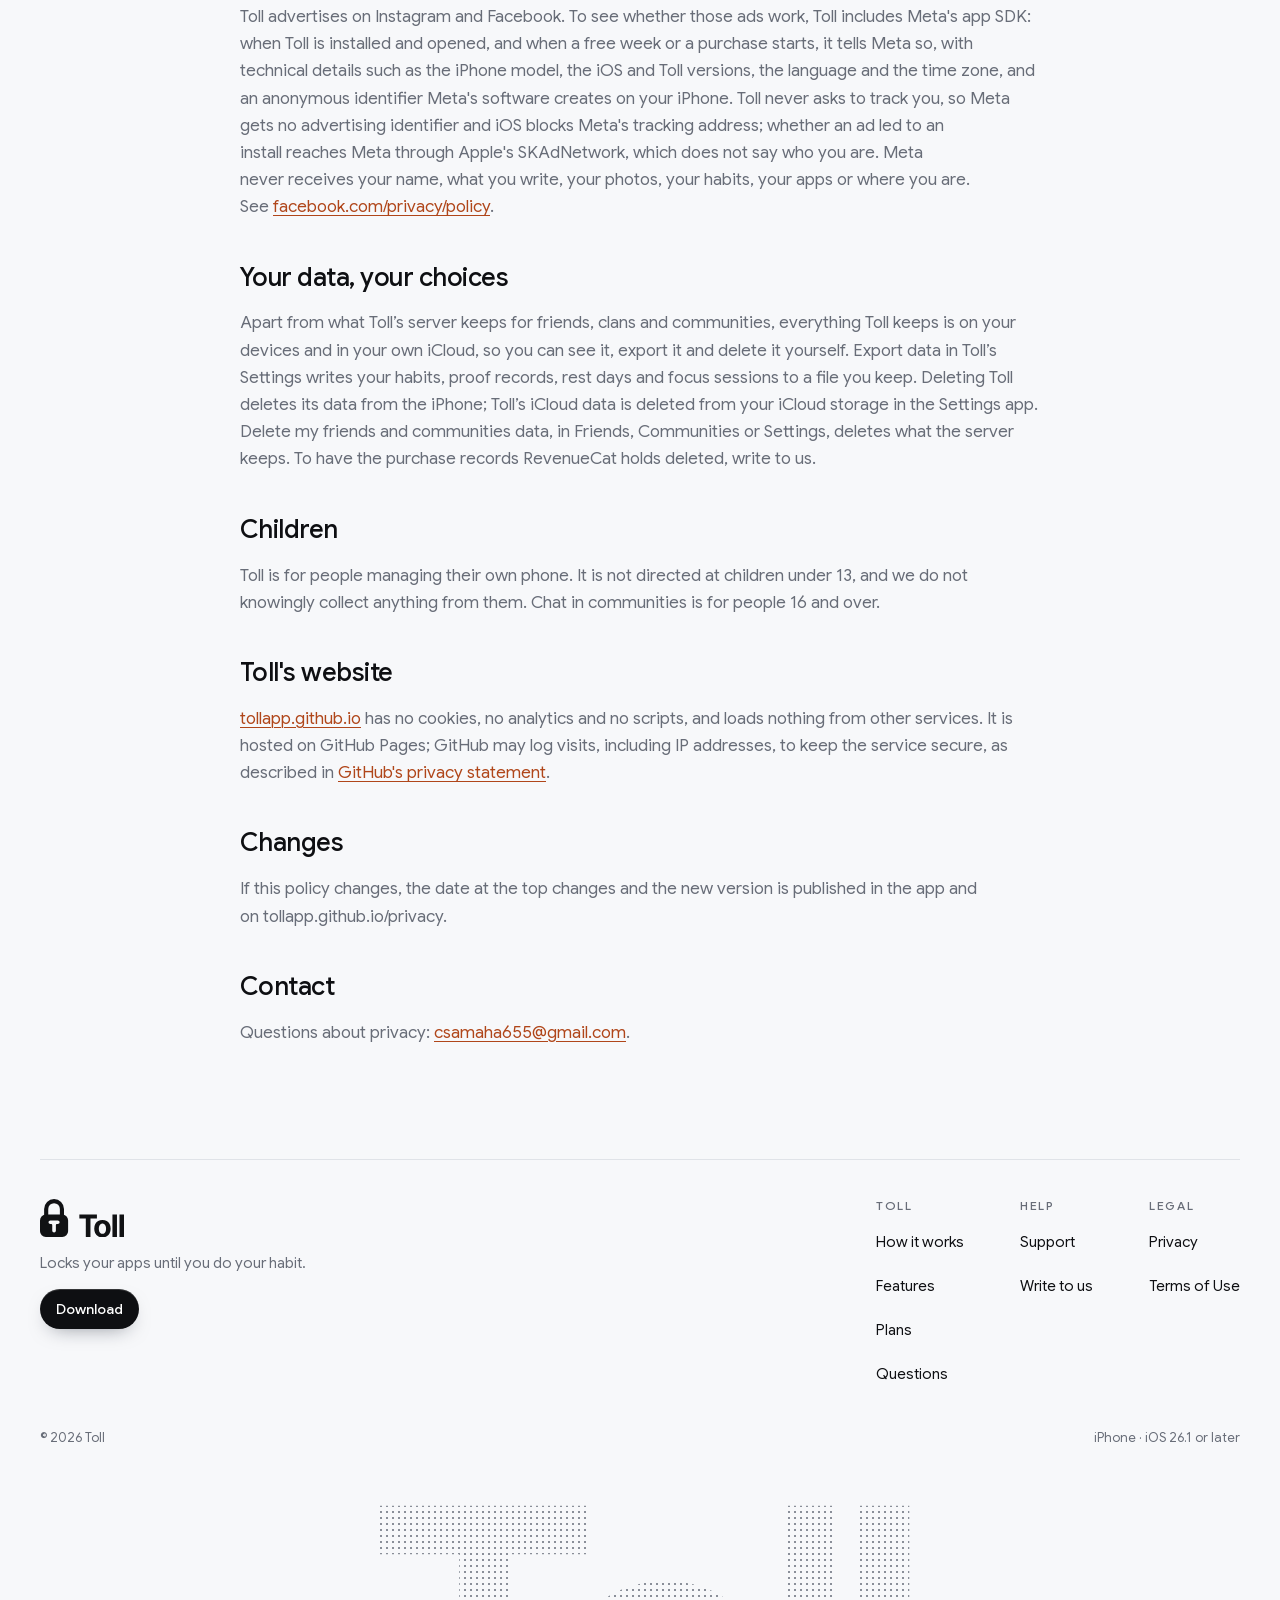
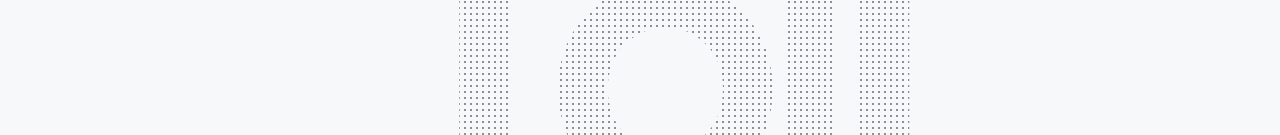
==== commit 72f1028b: "Toll 1.10: Friends, clans and communities" ====
--- a/privacy/index.html
+++ b/privacy/index.html
@@ -4,7 +4,7 @@
   <meta charset="utf-8">
   <meta name="viewport" content="width=device-width, initial-scale=1, viewport-fit=cover">
   <title>Privacy Policy · Toll</title>
-  <meta name="description" content="What Toll does with your data. No sign-up, photos checked on your iPhone and never stored, and for the friends you add only a daily check mark.">
+  <meta name="description" content="What Toll does with your data. No sign-up, photos checked on your iPhone and never stored, and for friends, clans and communities only what they need to work.">
   <meta name="theme-color" content="#F7F8FA">
   <meta name="color-scheme" content="light">
   <link rel="icon" href="../assets/favicon.svg" type="image/svg+xml">
@@ -54,9 +54,9 @@
   <main id="main" class="page">
     <div class="wrap narrow">
       <div class="page-head">
-        <p class="label">Updated 31 October 2026</p>
+        <p class="label">Updated 4 November 2026</p>
         <h1 class="title two-tone"><span>Privacy Policy.</span> <span>Short, because Toll collects little.</span></h1>
-        <p class="lede">Toll locks the apps you choose until you prove your habit with the camera. This page says what Toll does with your data: anonymous usage counts, a daily check mark for the friends you add, and never anything that says who you are.</p>
+        <p class="lede">Toll locks the apps you choose until you prove your habit with the camera. This page says what Toll does with your data: anonymous usage counts and, only if you use Friends, clans or Communities, the check mark, name and messages those need. Toll never keeps your photos and never asks for your email address or phone number.</p>
       </div>
       <nav class="card toc" aria-label="On this page">
         <p class="label" style="margin-bottom:12px">On this page</p>
@@ -66,7 +66,7 @@
             <li><a href="#keeps">What Toll keeps</a></li>
             <li><a href="#screen-time">Screen Time</a></li>
             <li><a href="#location-health">Location and Apple Health</a></li>
-            <li><a href="#friends">Friends</a></li>
+            <li><a href="#friends">Friends, clans and communities</a></li>
             <li><a href="#purchases">Purchases</a></li>
             <li><a href="#notifications">Notifications</a></li>
             <li><a href="#analytics">Analytics, advertising and tracking</a></li>
@@ -79,18 +79,18 @@
         </ol>
       </nav>
       <div class="prose">
-        <section aria-labelledby="no-account-t"><h2 id="no-account" class="sr-anchor"><span id="no-account-t">No sign-up</span></h2><p>Toll has no sign-up and no login. We cannot see who you are. Your habits, what you write and your photos never reach us; Toll sends only the anonymous counts described under Analytics and, if you add friends, the daily check mark described under <a class="link" href="#friends">Friends</a>.</p></section>
+        <section aria-labelledby="no-account-t"><h2 id="no-account" class="sr-anchor"><span id="no-account-t">No sign-up</span></h2><p>Toll has no sign-up and no login, and it asks for no email address or phone number. Your photos never reach us. Your habits stay on your iPhone and in your iCloud, except what you share through Friends, clans and Communities. Toll sends only the anonymous counts described under Analytics and, if you use those, what is described under <a class="link" href="#friends">Friends, clans and communities</a>.</p></section>
         <section aria-labelledby="photos-t"><h2 id="photos" class="sr-anchor"><span id="photos-t">Photos</span></h2><p>Photos come from Toll's camera only. They are checked on your iPhone by Apple's on-device image analysis and on-device language model, then discarded. Toll never stores a photo, never uploads a photo, and never reads your photo library.</p></section>
         <section aria-labelledby="keeps-t"><h2 id="keeps" class="sr-anchor"><span id="keeps-t">What Toll keeps</span></h2><p>Your habits (name, schedule, photos a day, kind, for your own habit the description you wrote, and a place or step goal if you give it one: the place&rsquo;s name, address, spot on the map and size), proof records (the time of each proof, whether it was accepted and which check accepted it, never the photo), rest days, focus sessions (their times, and whether Strict mode held them), schedules and time limits (their names, days, times and minutes) live <strong>on your iPhone and in your private iCloud database</strong>, through your own iCloud account, so they follow you to a new iPhone. With iCloud off, they stay on this&nbsp;iPhone.</p><p><strong>On this iPhone only, and in its backups:</strong> your name, your first-run answers (the kinds of habit you picked, your estimate of your daily phone time and the time of day you chose for reminders), your age and your reason for starting if you add them in Your details (setups before 1.4 asked for both), your settings (the block screen's words and your website switches), which time limits were reached today, the apps you chose to lock, and the last time you arrived at and left each habit&rsquo;s place. If you set a PIN lock, only a salted fingerprint of the PIN&nbsp;is&nbsp;kept.</p><p>We have no access to any of&nbsp;it.</p></section>
         <section aria-labelledby="screen-time-t"><h2 id="screen-time" class="sr-anchor"><span id="screen-time-t">Screen Time</span></h2><p>Toll uses Apple's Screen Time frameworks to lock the apps you pick. Apple does not tell Toll which apps those are; Toll works with tokens that stay on your iPhone. The Screen Time figures Toll shows (on Today, on the Screen Time page and on the score page) are drawn by iOS inside a Screen Time report that Toll cannot read, so the numbers never reach Toll and never leave your iPhone. To hold your time against the week before you started Toll, that report also reads when you started Toll and the phone time you guessed in setup, both kept on this iPhone. A time limit works the same way: iOS tells Toll only that the minutes you chose were used up, never which app or for how long.</p><p>Website protection turns on Apple's own adult-content filter and, while your apps are locked, blocks every website; Toll never learns which sites you visit. iOS turns off Safari's Private Browsing while a filter is on.</p><p>Toll never hides apps and never touches your passcode. If you turn on Strict mode, iOS also blocks deleting apps and keeps the date and time automatic while your apps are locked; both clear when they unlock. Deleting Toll removes every lock.</p></section>
         <section aria-labelledby="location-health-t"><h2 id="location-health" class="sr-anchor"><span id="location-health-t">Location and Apple Health</span></h2><p>Both are optional and asked for only when you give a habit a place or a step goal.</p><p><strong>A place:</strong> Toll asks iOS to tell it when you arrive at and leave the place you picked (with Location set to Always, this works while Toll is closed). Toll uses it only to check you in and out of that habit. It never follows your route or notes where else you go, and the times you arrive and leave stay on this iPhone and are never sent. Searching for a place, or using where you are now, goes through Apple Maps, under Apple&rsquo;s privacy&nbsp;policy.</p><p><strong>Steps:</strong> Toll reads your step count from Apple Health on your iPhone to see whether a walk or run habit&rsquo;s goal is reached. It never writes to Health, keeps no step history and never sends your steps anywhere; the habit&rsquo;s proof record says only that the goal was reached. Steps typed into Health by hand don&rsquo;t count. Toll never uses Health data for advertising.</p><p>Remove a place or a step goal in the habit&rsquo;s editor, or turn off Toll&rsquo;s Location or Health access in the Settings app, at any&nbsp;time.</p></section>
-        <section aria-labelledby="friends-t"><h2 id="friends" class="sr-anchor"><span id="friends-t">Friends</span></h2><p>Friends are optional. Nothing about friends leaves your iPhone until you make or accept an invite. Then Toll&rsquo;s friends server keeps: a random ID made for this iPhone and a fingerprint of its secret key (no name, email or phone number); your time zone and language; your daily check mark (whether you proved today, took a rest day or had nothing due), your streak, your days in the month&rsquo;s challenge and how many of this week&rsquo;s due days you kept; when your Toll last reached the server; your invite codes; who you are paired with and whose nudges you muted; the nudges and cheers sent between you; and, if notifications are allowed for Toll, this iPhone&rsquo;s push token. <strong>It never receives your name, photos, habits, apps, places, steps or Screen&nbsp;Time.</strong></p><p>Only the friends you pair with, 3 at most, see your check mark, streak, challenge days and this week&rsquo;s days, under the name they gave you on their own iPhone. The names you give friends stay on this iPhone. If you put your first name in an invite, it travels only in the link: the invite page shows it to whoever opens the link, and the server never keeps it. Invite pages have no cookies, no analytics and no&nbsp;scripts.</p><p>Nudges and cheers are fixed sentences: nobody can write to you, and no photos are shared. Their notifications are optional: turn them off with From friends on Toll&rsquo;s Notifications page, and the Friends screen still shows everything. If notifications are allowed for Toll, they arrive only between 9 AM and 9 PM your time, 2 a day at most. On a friend&rsquo;s card you can mute their nudges or remove them; removing deletes the pair and everything sent between you, and the friend isn&rsquo;t&nbsp;told.</p><p>Cloudflare runs the server for us. Like every server, it sees your IP address with each request; Toll&rsquo;s friends server keeps no request logs and never stores it (when a new ID is made, a scrambled form of the network address is counted for one minute to stop floods). Nudges and cheers are deleted after 30 days, invites once they expire 7 days after they are made, and everything about an iPhone whose Toll hasn&rsquo;t reached the server for 90&nbsp;days. <strong>Delete my friends data</strong>, in Friends or in Settings, deletes all of it at once, and this iPhone forgets its ID and the names it gave. Deleting Toll alone leaves it on the server until those 90&nbsp;days have passed. See <a class="link" href="https://www.cloudflare.com/privacypolicy/">cloudflare.com/privacypolicy</a>.</p></section>
+        <section aria-labelledby="friends-t"><h2 id="friends" class="sr-anchor"><span id="friends-t">Friends, clans and communities</span></h2><p>Friends, clans and communities are optional. Nothing about them leaves your iPhone until you make or accept an invite, start or join a clan, or join a community. Then Toll&rsquo;s server keeps: a random ID made for this iPhone and a fingerprint of its secret key (no email address or phone number); your time zone, language and Toll version; your daily check mark (whether you proved today, took a rest day or had nothing due), your streak, your days in the month&rsquo;s challenge and how many of this week&rsquo;s due days you kept; when your Toll last reached the server; your invite codes; who you are paired with and whose nudges you muted; the nudges and cheers sent between you; and, if notifications are allowed for Toll, this iPhone&rsquo;s push token.</p><p>If you start or join a clan or join a community, it also keeps the name you type (20 characters at most, checked against word lists) and when you accepted the chat rules and the community rules. For each habit you have not hidden, it keeps the kind of habit (such as gym or reading), this week&rsquo;s days and the time of each proof. The name you gave a habit is kept only while you share your habits. It also keeps your messages and reactions, which clans and communities you are in, your days on each weekly ranking, what you last read in each chat, the people you blocked and the reports you sent. <strong>It never receives your photos, apps, places, steps or Screen&nbsp;Time.</strong></p><p>Chat in communities is for people 16 and over. Toll asks iOS for your age range (Apple&rsquo;s Declared Age Range) and keeps only whether you are 16 or over, not your age. When you join a community, and at most once a week after that, Toll also sends Apple&rsquo;s DeviceCheck token for this iPhone, so that a ban from Toll&rsquo;s team can hold for the iPhone and not only for the random ID. The server keeps the token for 30 days, and Apple keeps the mark it sets.</p><p><strong>Who sees what.</strong> The friends you pair with, 20 at most, see your check mark, streak, challenge days and this week&rsquo;s days, under the name they gave you on their own iPhone. If you choose to share your habits, they also see the names of your habits and the time you proved each. You can hide any habit, and a hidden habit is hidden from clans and communities too. The names you give friends stay on this iPhone. Only the people in a clan (20 at most, and you can be in 3) see your name in Toll, your messages and reactions, your place on the clan&rsquo;s weekly ranking, and a card when you prove a habit, which shows the habit&rsquo;s name only if you share your habits. Everyone in a community, and anyone can join, sees your name in Toll, the kind of habit you proved (never its name) and when, your days this week, and your messages and reactions. If you put your first name in an invite, it travels only in the link: the invite page shows it to whoever opens the link, and the server never keeps it. Invite pages have no cookies, no analytics and no scripts.</p><p><strong>Chat and reports.</strong> The server checks every message in a community, and every name in Toll, against word lists in the app&rsquo;s languages, and refuses links, email addresses, phone numbers and @handles. No AI reads anything. Messages between friends and in clans are not checked first. You can report a message, a card, a person or a name, and block a person; blocking removes the pair and hides that person from you. A report sends Toll&rsquo;s developer what was reported, the name of who wrote it and the 10 messages around it. He reads it and, within 24 hours, removes it, bans the person or closes the report. In a community, a message reported by 3 different people is hidden for everyone until he has looked at it.</p><p><strong>How long it is kept.</strong> Messages: 30 days. Proof cards and notes such as "started the clan": 14 days. Reactions go with what they were on. Your habit list is replaced each time Toll sends it, its names are cleared as soon as you stop sharing, and the list is cleared after 14 days without an update. A clan stays until the person who started it deletes it or the last member leaves, and its invites are deleted 7 days after they are made. A community&rsquo;s rankings are kept for this week and the two weeks before. Nudges and cheers: 30 days. Friend invites: until they expire, 7 days after they are made. A report, with what was reported and the 10 messages around it: 90 days after it is handled. A ban: until it ends. Your name, age answer and rules times: while your ID exists. Everything about an iPhone whose Toll hasn&rsquo;t reached the server for 90 days is deleted.</p><p>Cloudflare runs the server for us. Like every server, it sees your IP address with each request; Toll&rsquo;s server keeps no request logs and never stores it (when a new ID is made, a scrambled form of the network address is counted for one minute to stop floods). See <a class="link" href="https://www.cloudflare.com/privacypolicy/">cloudflare.com/privacypolicy</a>.</p><p><strong>Delete my friends and communities data</strong>, in Friends, in Communities or in Settings, deletes all of it at once: your friends and the chats between you, your messages, cards and reactions in every clan and community, your memberships, blocks and bans, your name and your check marks. A clan you started passes to its longest member, or is deleted if you were its only member. A report you made, or that names you, keeps a copy of what was reported for 90 days after it is handled, no longer linked to your ID. This iPhone forgets its ID and the names it gave. If you were banned, Apple&rsquo;s DeviceCheck keeps its mark for this iPhone. Deleting Toll alone leaves the data on the server until it has gone 90 days without use. Removing a friend deletes the pair and the chat between you, and the friend isn&rsquo;t told.</p></section>
         <section aria-labelledby="purchases-t"><h2 id="purchases" class="sr-anchor"><span id="purchases-t">Purchases</span></h2><p>Toll Pro is sold through Apple's App Store. Apple processes the payment; Toll never sees your payment details. RevenueCat, the service that checks purchases for Toll, receives an anonymous identifier its software creates on your iPhone and your Toll purchase and trial history, and with each request technical details: the iPhone model, the iOS and Toll versions, the App Store country, your preferred languages and an identifier Apple gives Toll on this iPhone, plus your IP address, which every server sees. This happens when Toll loads the plans or checks Toll Pro, from the first launch. When the plans page is shown, RevenueCat also records that it was viewed, to count how many people see the plans; it carries the same anonymous identifier and nothing about who you are. RevenueCat never receives your name, email, photos or habits. See <a class="link" href="https://www.revenuecat.com/privacy">revenuecat.com/privacy</a>.</p></section>
-        <section aria-labelledby="notifications-t"><h2 id="notifications" class="sr-anchor"><span id="notifications-t">Notifications</span></h2><p>Toll sends only the notifications listed on its Notifications page, each with its own switch, and only with your permission: the evening reminder on days a habit is still due, a note an hour before a due habit's day ends, a morning plan, a note before a streak ends, a weekly recap, a note before a schedule locks your apps or when a time limit is reached, a note when a focus session ends, a note when you have stayed long enough at a habit&rsquo;s place, and, after you start a free week, one reminder 2 days before it ends, in time to cancel. Streak at risk, the weekly recap and the place note start on once you allow notifications, and the free week's reminder when you ask for it; the others are off until you turn them on. Each can be turned off there or in the Settings app. They are planned on your iPhone. The one exception is Friends: friends&rsquo; nudges and cheers come from Toll&rsquo;s friends server (see <a class="link" href="#friends">Friends</a>); turn them off with the From friends switch, which shows once you use Friends, mute a friend&rsquo;s nudges on their card, or turn off Toll&rsquo;s notifications in the Settings app.</p></section>
-        <section aria-labelledby="analytics-t"><h2 id="analytics" class="sr-anchor"><span id="analytics-t">Analytics, advertising and tracking</span></h2><p>Toll sends anonymous usage counts to TelemetryDeck, an analytics service built for privacy, so we can see where Toll is hard to use: when Toll is opened; which first-run pages are reached and when the first run is finished; when the practice photo on the demo page is taken (with the habit's kind; it is a drawing, never a real photo); the range you pick for your daily phone time (such as "4 to 6 hours"); whether you ask for the free week's reminder and what iOS answered; each step of the Screen Time page (shown, continue, approved, declined, try again, and the type of error if one happens); how many apps you chose to lock, as a range (none, 1, 2 to 3, 4 to 6, 7 or more), never which ones; how many days your first habit is due and the time of day you chose for its reminder; when the plans are shown and which plan you tap; when a purchase starts, completes, fails or is cancelled (with the plan and whether it has a free week), and when the renewal is turned off during the free week; when a proof is accepted (a photo, a stay at a habit's place or a step goal) or a photo is turned down (with the habit's kind and which check decided, and for an accepted proof, whether it came on the day you set up Toll); when a habit, schedule or time limit is made (with its kind); when a challenge's page is opened (with which challenge); and in Friends: when Friends is opened (and from where: the Friends tab, Today, a notification or a link), when an invite is made and shared (and whether it carries a first name, never the name), when you accept an invite (by link or by code), how many friends you have after a pairing (1, 2 or 3), when a nudge or a cheer is sent (with which cheer), when a friend's nudges are muted or unmuted, when a friend is removed, when your friends data is deleted, and your answer to the notification question (allowed, not allowed or later). Each count carries an anonymous identifier (a scrambled form of the one iOS gives Toll on this iPhone) and technical details: the iPhone model, the iOS and Toll versions, and settings such as language, region, time zone and text size. A count never carries your name, what you write, your photos, your apps, the websites you visit, where you are, your steps or your friends. TelemetryDeck does not store IP addresses. See <a class="link" href="https://telemetrydeck.com/privacy/">telemetrydeck.com/privacy</a>.</p><p>Toll shows no ads, does not track you across other companies' apps or websites, and does not sell any data. If you choose to share analytics with app developers in the Settings app, Apple may send us crash reports; they contain no photos and do not say who you are.</p></section>
+        <section aria-labelledby="notifications-t"><h2 id="notifications" class="sr-anchor"><span id="notifications-t">Notifications</span></h2><p>Toll sends only the notifications listed on its Notifications page, each with its own switch, and only with your permission: the evening reminder on days a habit is still due, a note an hour before a due habit's day ends, a morning plan, a note before a streak ends, a weekly recap, a note before a schedule locks your apps or when a time limit is reached, a note when a focus session ends, a note when you have stayed long enough at a habit&rsquo;s place, and, after you start a free week, one reminder 2 days before it ends, in time to cancel. Streak at risk, the weekly recap and the place note start on once you allow notifications, and the free week's reminder when you ask for it; the others are off until you turn them on. Each can be turned off there or in the Settings app. They are planned on your iPhone. The exception is Friends, clans and communities: nudges and cheers from friends, new messages from a friend or in a clan, new proofs and new members in a clan, and last week&rsquo;s result on Monday morning come from Toll&rsquo;s server (see <a class="link" href="#friends">Friends, clans and communities</a>). No notification holds the words of a message; your iPhone writes each sentence from names it already has. A message in a community never sends a notification. They arrive only between 9 AM and 9 PM your time (8 AM to 10 PM for a friend&rsquo;s message), 8 a day at most, and a chat sends at most one every 10 minutes (30 for a clan); nudges and cheers stay at 2 a day. Turn them off with the Friends and communities switch, which shows once you use them, mute a friend&rsquo;s nudges or a chat&rsquo;s messages, or turn off Toll&rsquo;s notifications in the Settings app.</p></section>
+        <section aria-labelledby="analytics-t"><h2 id="analytics" class="sr-anchor"><span id="analytics-t">Analytics, advertising and tracking</span></h2><p>Toll sends anonymous usage counts to TelemetryDeck, an analytics service built for privacy, so we can see where Toll is hard to use: when Toll is opened; which first-run pages are reached and when the first run is finished; when the practice photo on the demo page is taken (with the habit's kind; it is a drawing, never a real photo); the range you pick for your daily phone time (such as "4 to 6 hours"); whether you ask for the free week's reminder and what iOS answered; each step of the Screen Time page (shown, continue, approved, declined, try again, and the type of error if one happens); how many apps you chose to lock, as a range (none, 1, 2 to 3, 4 to 6, 7 or more), never which ones; how many days your first habit is due and the time of day you chose for its reminder; when the plans are shown and which plan you tap; when a purchase starts, completes, fails or is cancelled (with the plan and whether it has a free week), and when the renewal is turned off during the free week; when a proof is accepted (a photo, a stay at a habit's place or a step goal) or a photo is turned down (with the habit's kind and which check decided, and for an accepted proof, whether it came on the day you set up Toll); when a habit, schedule or time limit is made (with its kind); when a challenge's page is opened (with which challenge); and in Friends, clans and communities: when Friends or Communities is opened (and from where: the tab, Today, a notification or a link); when an invite is made and shared (and whether it carries a first name, never the name); when you accept an invite (by link or by code); how many friends you have after a pairing (1, 2, 3, 4 to 5, 6 to 10 or 11 to 20); when a nudge or a cheer is sent (with which cheer); when a friend&rsquo;s page is opened (from the list, the ranking or a clan); when a friend&rsquo;s nudges are muted or unmuted; when a friend is removed; whether you share your habits and where you answered (a question, the invite page or Settings); when a habit is hidden from friends or shown again; when a chat is opened and when a message is sent (with whether it is a chat with a friend, a clan or a community, never the message); when Toll refuses a message and the kind of reason, such as a banned word, a link, a contact detail or sending too fast; when someone reacts (with which of the four fixed reactions); when something is reported (a message or card, a person, a name or a clan name) or a person is blocked, and where; when you set or change your name in Toll; which rules you accept; whether your age range is 16 and over, under 16 or unknown; when a clan is started, joined (by link or by code) or left (and whether you started it), when a clan&rsquo;s invite is shared and its ranking is opened; when a community is opened (from the tab, a notification or a link), joined or left, or its ranking opened (with which community); when your friends and communities data is deleted; and your answer to the notification question (allowed, not allowed or later). Each count carries an anonymous identifier (a scrambled form of the one iOS gives Toll on this iPhone) and technical details: the iPhone model, the iOS and Toll versions, and settings such as language, region, time zone and text size. A count never carries your name, what you write, your photos, your apps, the websites you visit, where you are, your steps or your friends. TelemetryDeck does not store IP addresses. See <a class="link" href="https://telemetrydeck.com/privacy/">telemetrydeck.com/privacy</a>.</p><p>Toll shows no ads, does not track you across other companies' apps or websites, and does not sell any data. If you choose to share analytics with app developers in the Settings app, Apple may send us crash reports; they contain no photos and do not say who you are.</p></section>
         <section aria-labelledby="meta-t"><h2 id="meta" class="sr-anchor"><span id="meta-t">Toll's ads on Instagram and Facebook</span></h2><p>Toll advertises on Instagram and Facebook. To see whether those ads work, Toll includes Meta's app SDK: when Toll is installed and opened, and when a free week or a purchase starts, it tells Meta so, with technical details such as the iPhone model, the iOS and Toll versions, the language and the time zone, and an anonymous identifier Meta's software creates on your iPhone. Toll never asks to track you, so Meta gets no advertising identifier and iOS blocks Meta's tracking address; whether an ad led to an install reaches Meta through Apple's SKAdNetwork, which does not say who you are. Meta never receives your name, what you write, your photos, your habits, your apps or where you are. See <a class="link" href="https://www.facebook.com/privacy/policy/">facebook.com/privacy/policy</a>.</p></section>
-        <section aria-labelledby="choices-t"><h2 id="choices" class="sr-anchor"><span id="choices-t">Your data, your choices</span></h2><p>Apart from what the friends server keeps, everything Toll keeps is on your devices and in your own iCloud, so you can see it, export it and delete it yourself. Export data in Toll's Settings writes your habits, proof records, rest days and focus sessions to a file you keep. Deleting Toll deletes its data from the iPhone; Toll's iCloud data is deleted from your iCloud storage in the Settings app. Delete my friends data, in Friends or in Settings, deletes what the friends server keeps. To have the purchase records RevenueCat holds deleted, write to us.</p></section>
-        <section aria-labelledby="children-t"><h2 id="children" class="sr-anchor"><span id="children-t">Children</span></h2><p>Toll is for people managing their own phone. It is not directed at children under 13, and we do not knowingly collect anything from them.</p></section>
+        <section aria-labelledby="choices-t"><h2 id="choices" class="sr-anchor"><span id="choices-t">Your data, your choices</span></h2><p>Apart from what Toll&rsquo;s server keeps for friends, clans and communities, everything Toll keeps is on your devices and in your own iCloud, so you can see it, export it and delete it yourself. Export data in Toll&rsquo;s Settings writes your habits, proof records, rest days and focus sessions to a file you keep. Deleting Toll deletes its data from the iPhone; Toll&rsquo;s iCloud data is deleted from your iCloud storage in the Settings app. Delete my friends and communities data, in Friends, Communities or Settings, deletes what the server keeps. To have the purchase records RevenueCat holds deleted, write to us.</p></section>
+        <section aria-labelledby="children-t"><h2 id="children" class="sr-anchor"><span id="children-t">Children</span></h2><p>Toll is for people managing their own phone. It is not directed at children under 13, and we do not knowingly collect anything from them. Chat in communities is for people 16 and over.</p></section>
         <section aria-labelledby="website-t"><h2 id="website" class="sr-anchor"><span id="website-t">Toll's website</span></h2><p><a class="link" href="https://tollapp.github.io">tollapp.github.io</a> has no cookies, no analytics and no scripts, and loads nothing from other services. It is hosted on GitHub Pages; GitHub may log visits, including IP addresses, to keep the service secure, as described in <a class="link" href="https://docs.github.com/site-policy/privacy-policies/github-general-privacy-statement">GitHub's privacy statement</a>.</p></section>
         <section aria-labelledby="changes-t"><h2 id="changes" class="sr-anchor"><span id="changes-t">Changes</span></h2><p>If this policy changes, the date at the top changes and the new version is published in the app and on tollapp.github.io/privacy.</p></section>
         <section aria-labelledby="contact-t"><h2 id="contact" class="sr-anchor"><span id="contact-t">Contact</span></h2><p>Questions about privacy: <a class="link" href="mailto:csamaha655@gmail.com">csamaha655@gmail.com</a>.</p></section>
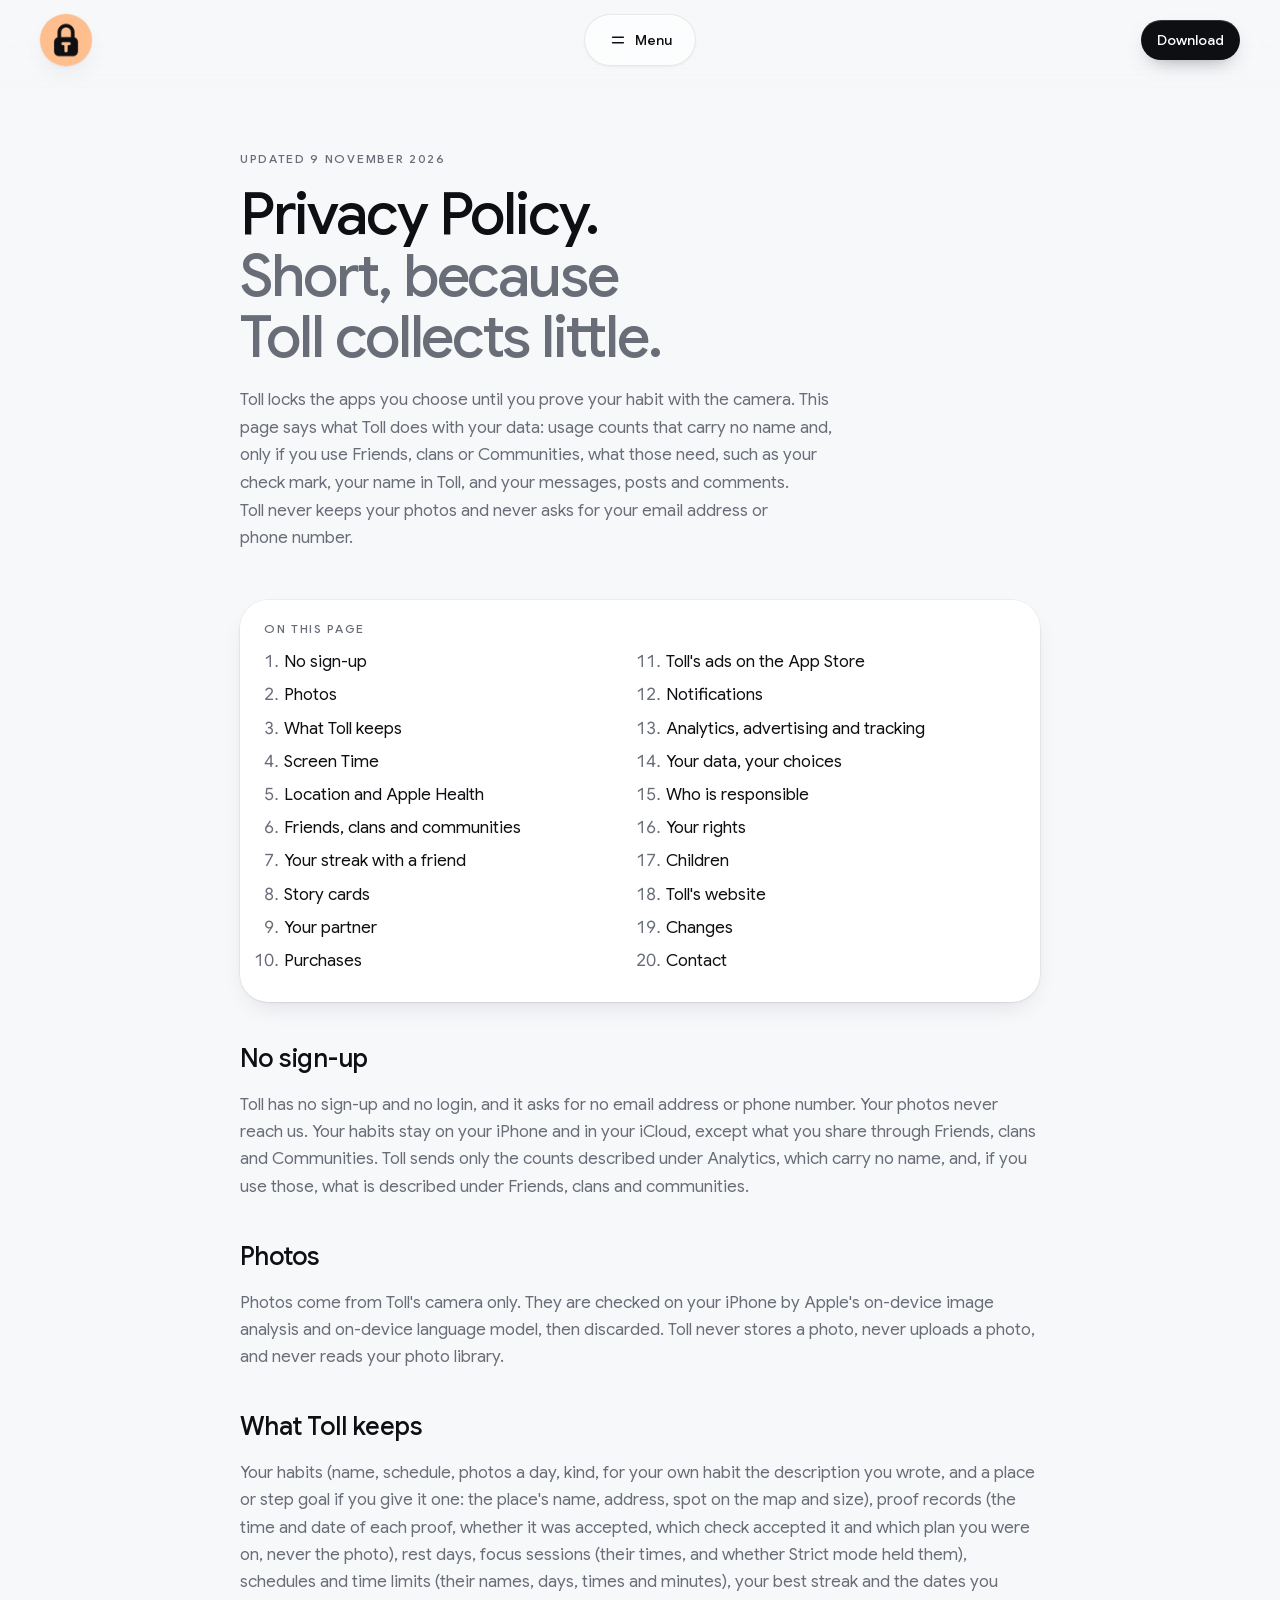
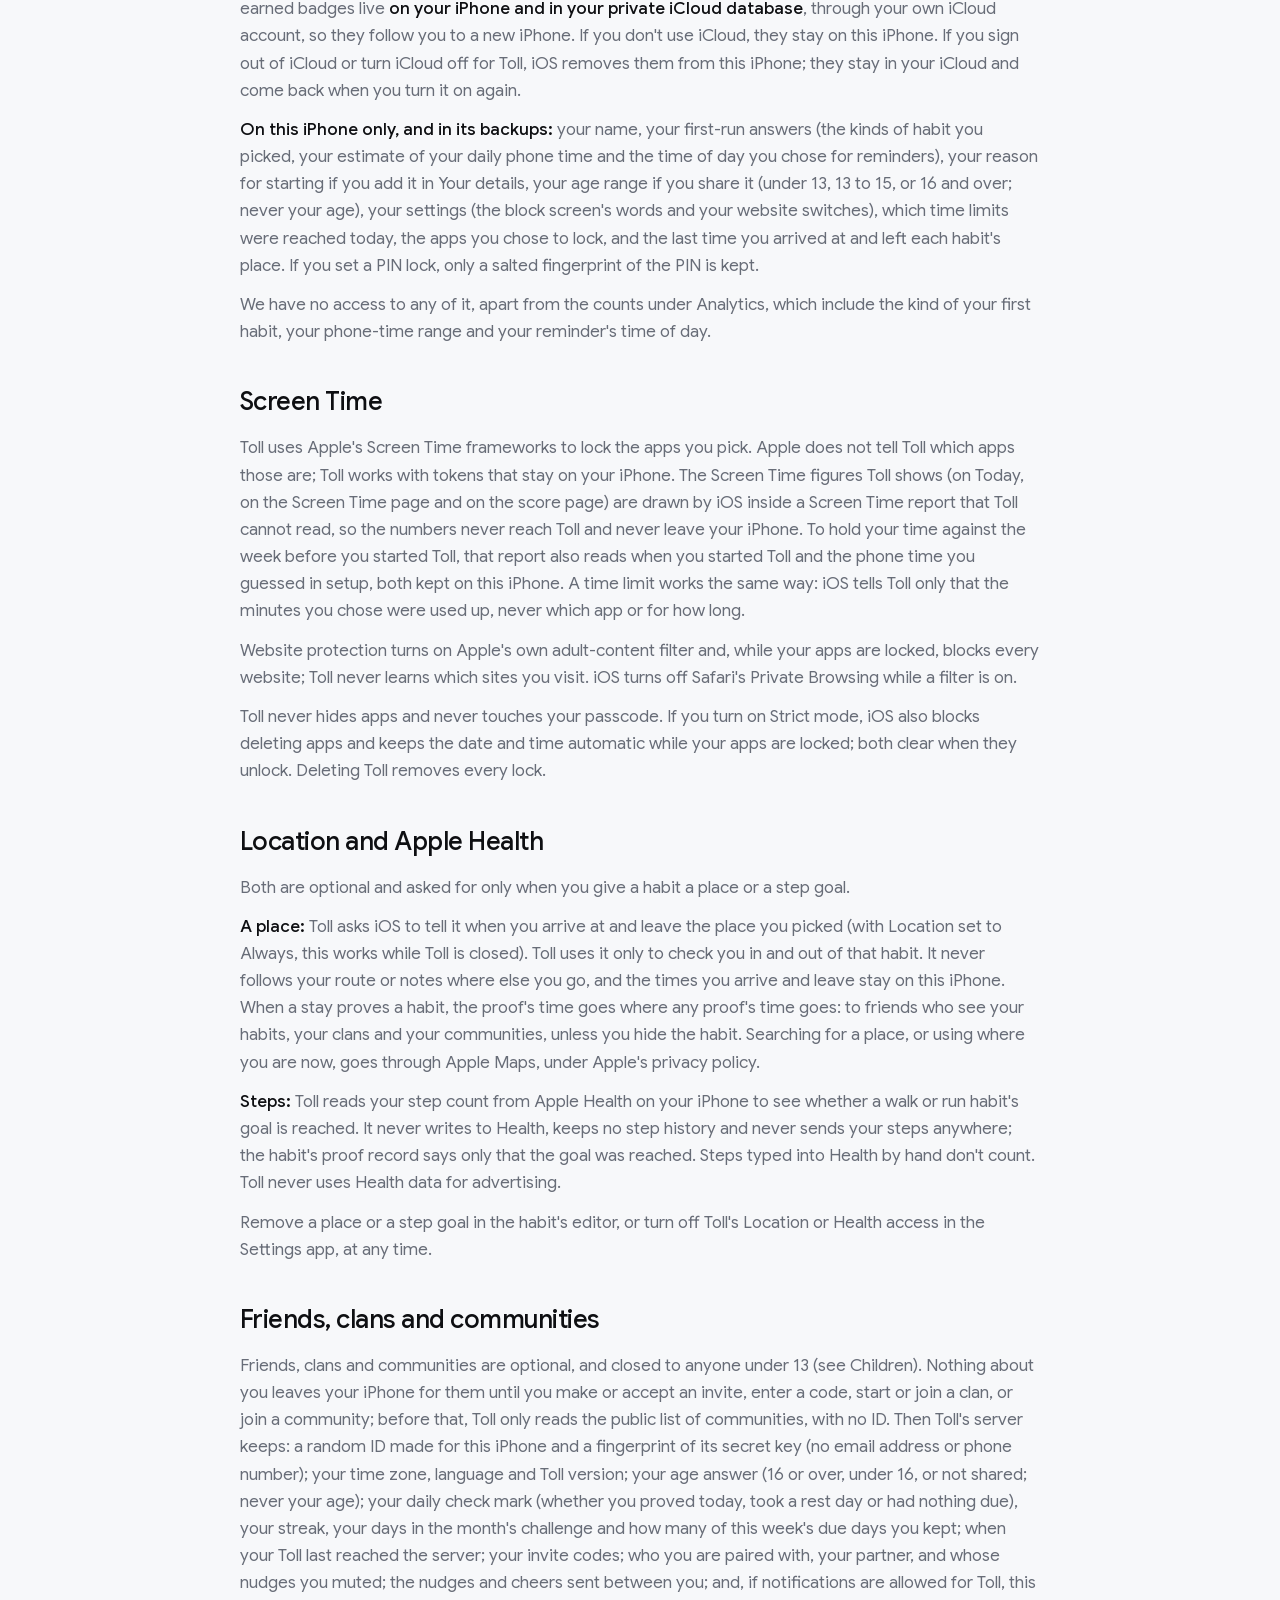
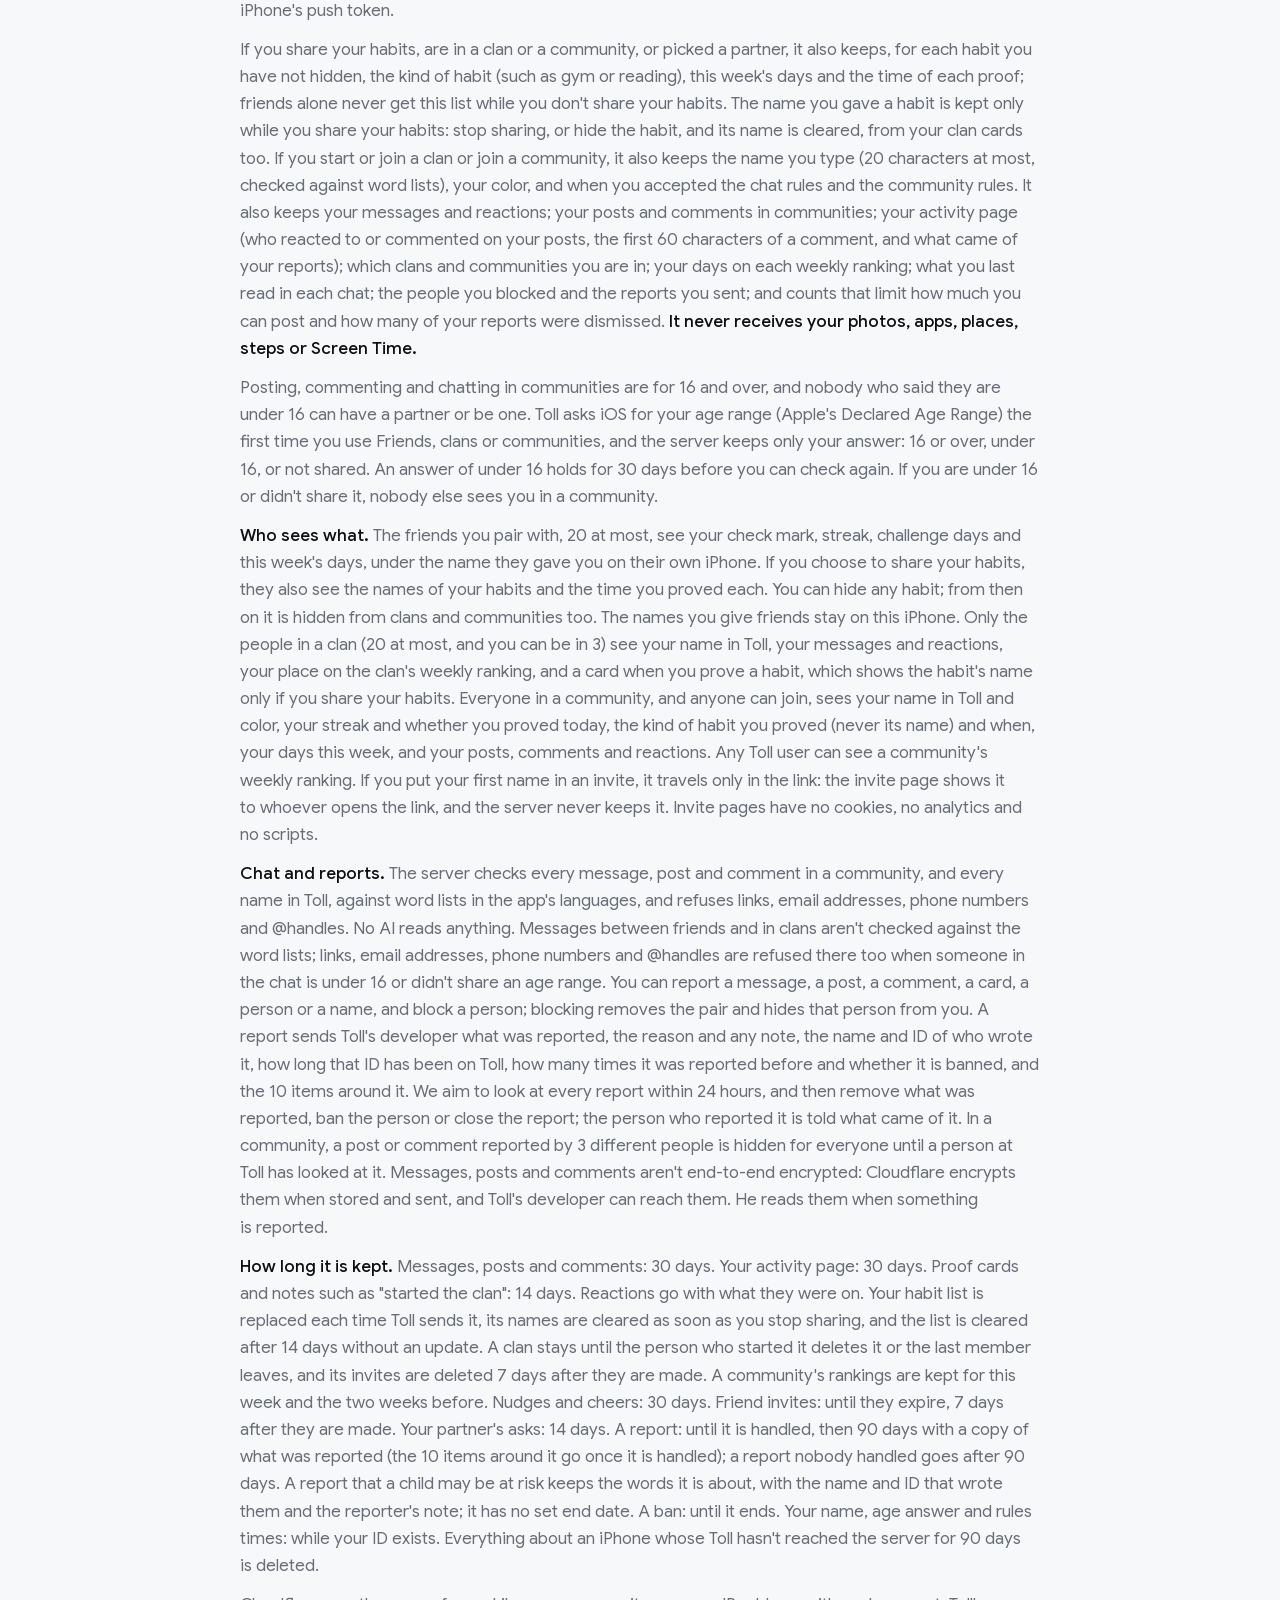
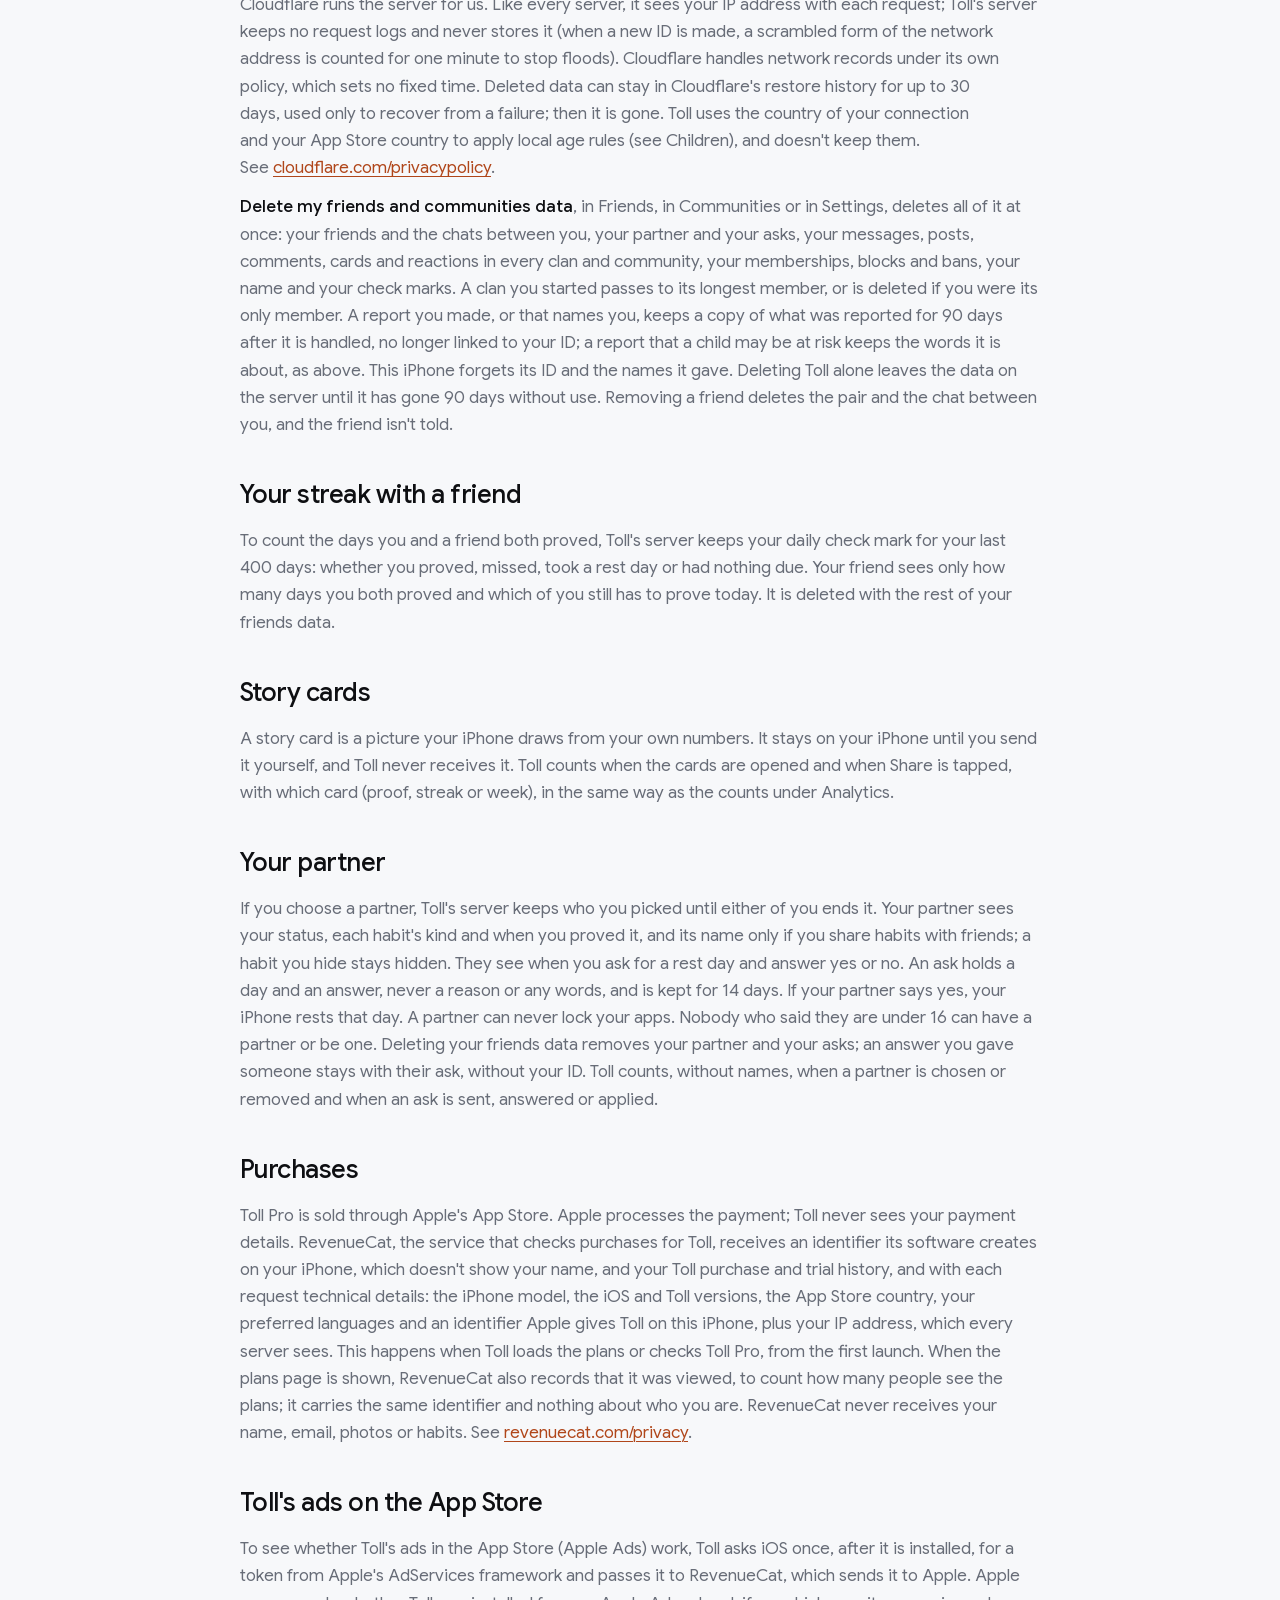
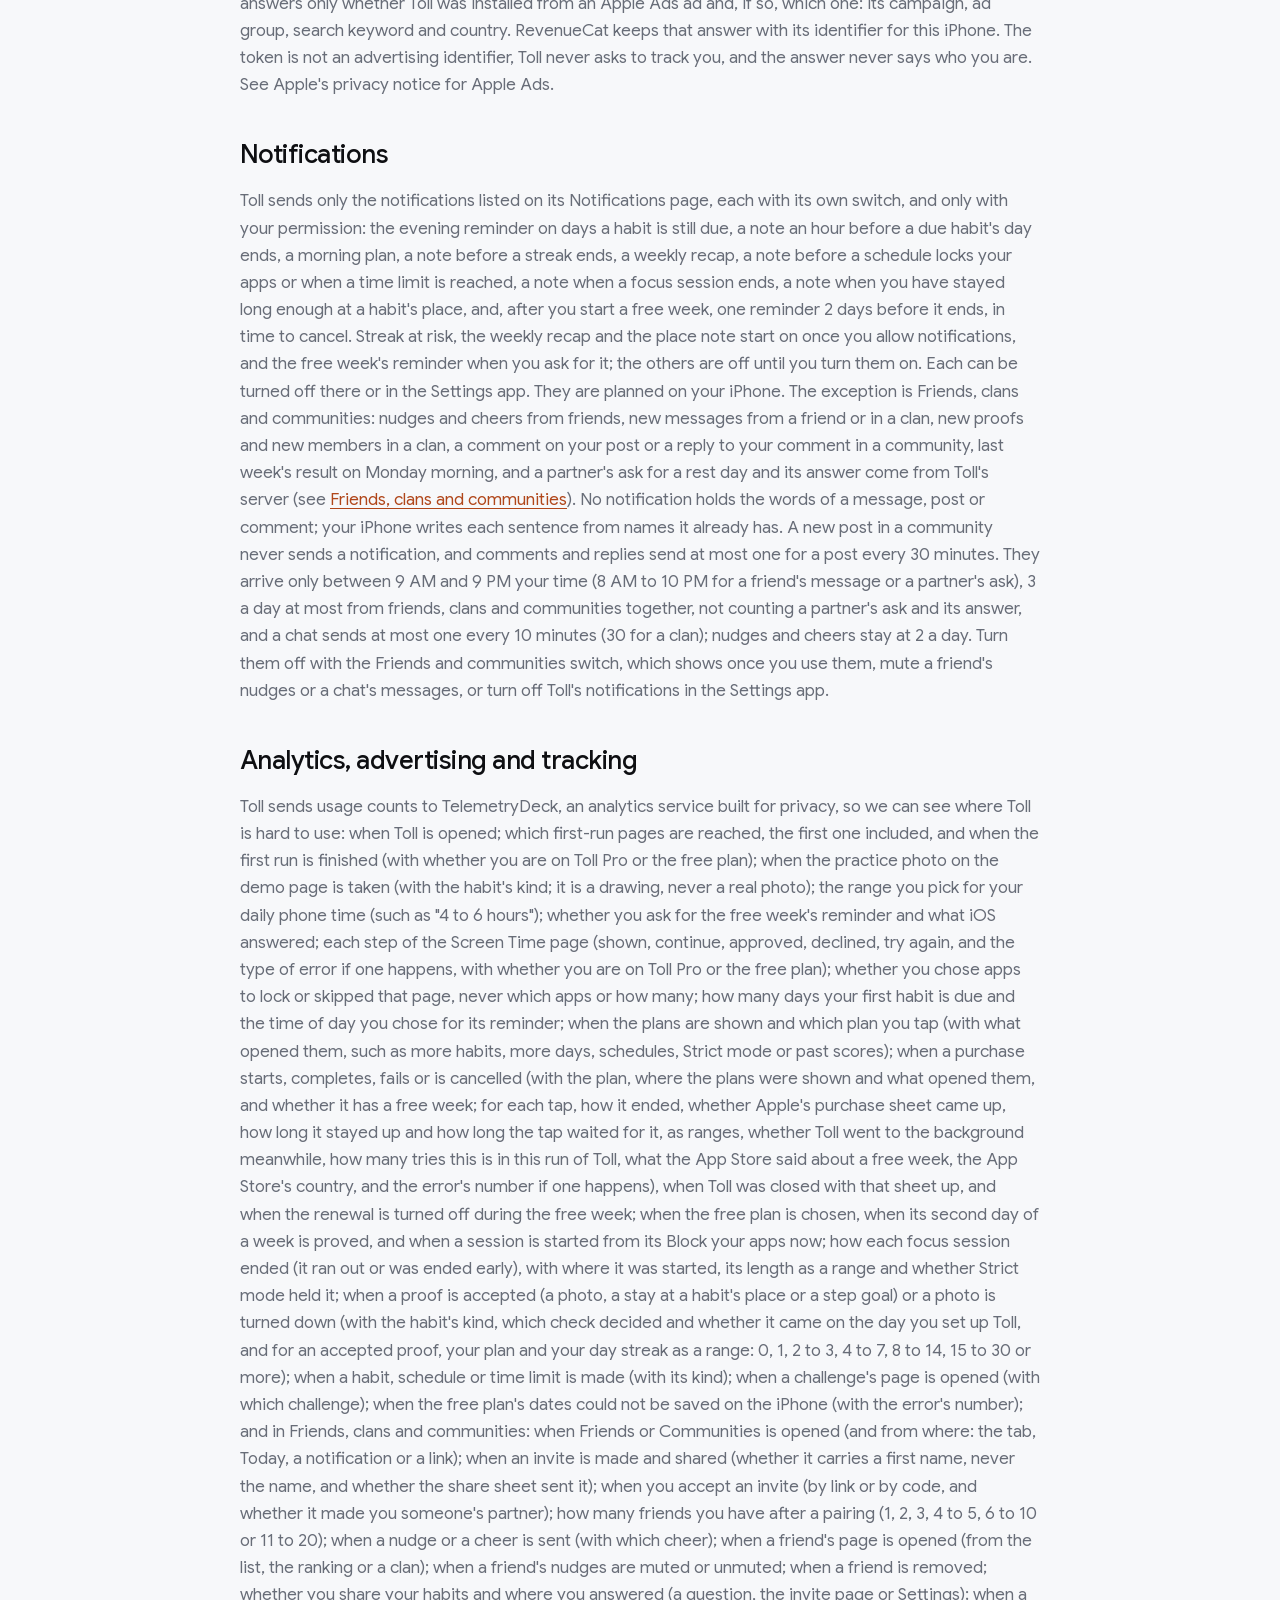
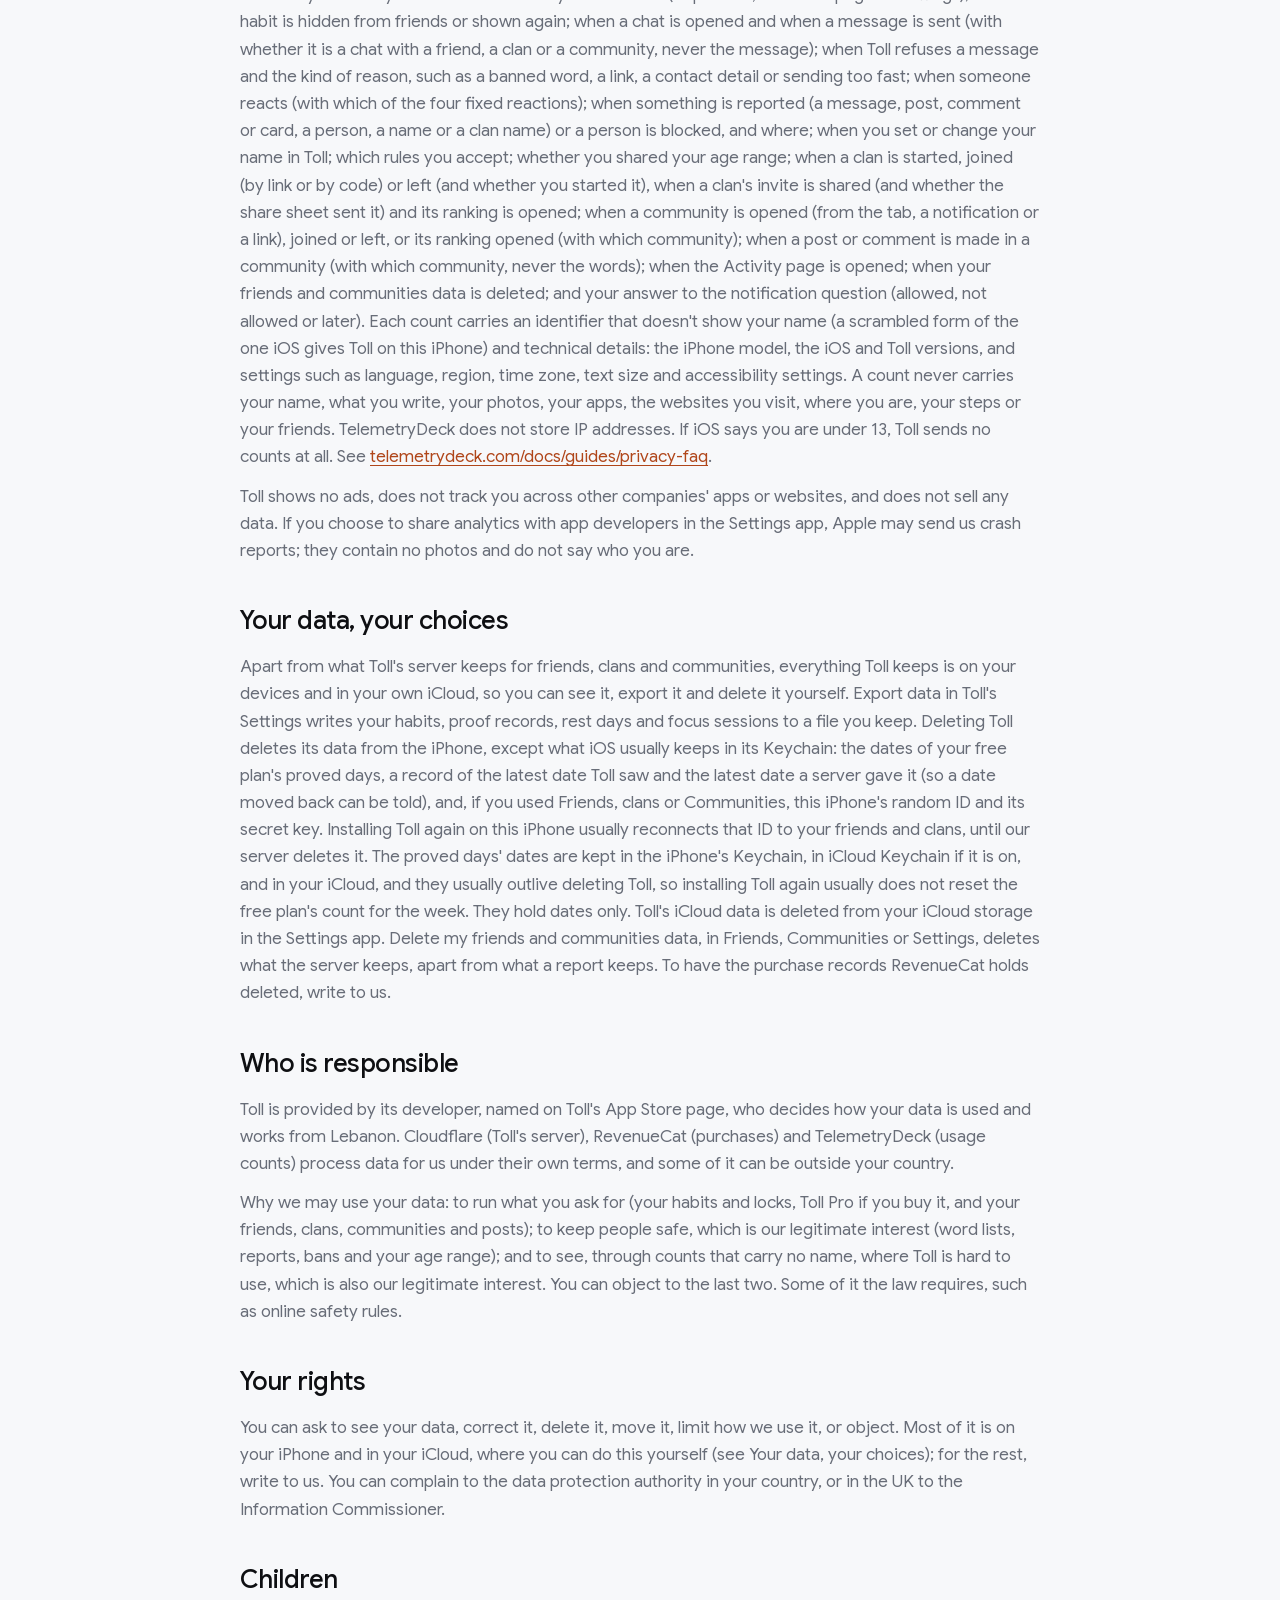
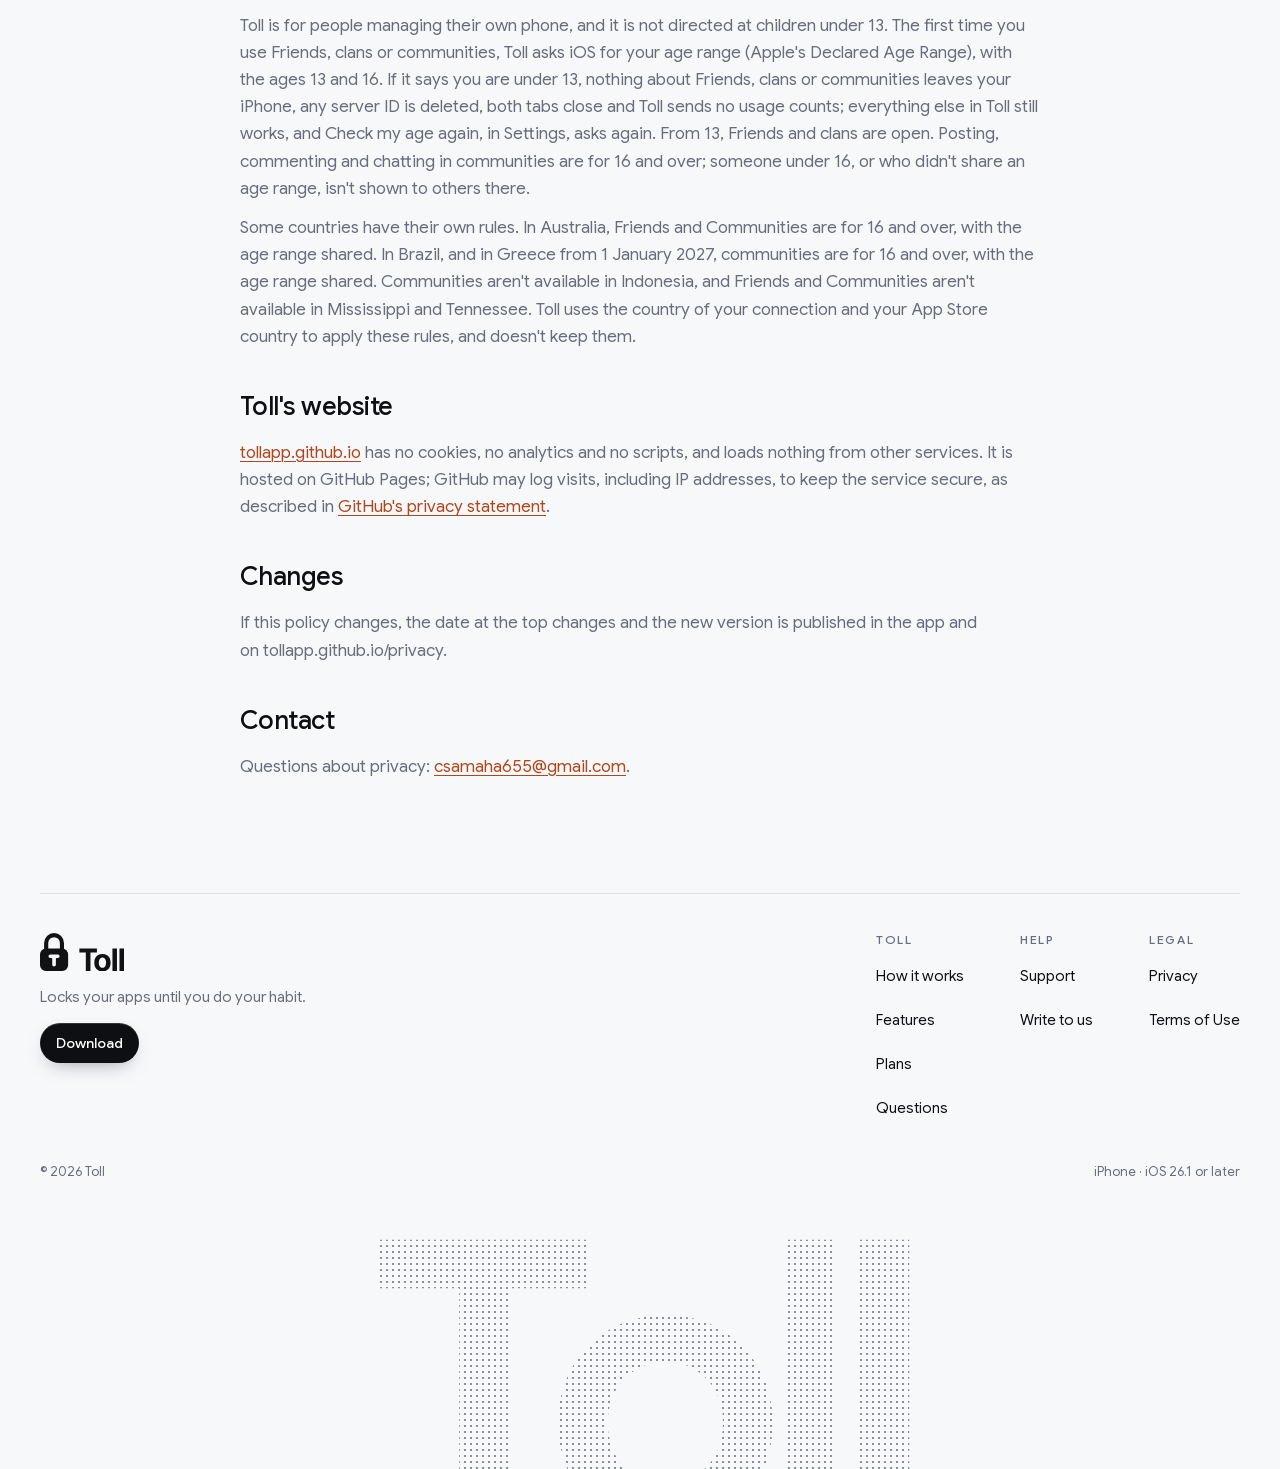
==== commit 327b3d13: "Privacy policy for Toll 1.11 (9 November 2026)" ====
--- a/privacy/index.html
+++ b/privacy/index.html
@@ -54,9 +54,9 @@
   <main id="main" class="page">
     <div class="wrap narrow">
       <div class="page-head">
-        <p class="label">Updated 4 November 2026</p>
+        <p class="label">Updated 9 November 2026</p>
         <h1 class="title two-tone"><span>Privacy Policy.</span> <span>Short, because Toll collects little.</span></h1>
-        <p class="lede">Toll locks the apps you choose until you prove your habit with the camera. This page says what Toll does with your data: anonymous usage counts and, only if you use Friends, clans or Communities, the check mark, name and messages those need. Toll never keeps your photos and never asks for your email address or phone number.</p>
+        <p class="lede">Toll locks the apps you choose until you prove your habit with the camera. This page says what Toll does with your data: usage counts that carry no name and, only if you use Friends, clans or Communities, what those need, such as your check mark, your name in Toll, and your messages, posts and comments. Toll never keeps your photos and never asks for your email address or phone number.</p>
       </div>
       <nav class="card toc" aria-label="On this page">
         <p class="label" style="margin-bottom:12px">On this page</p>
@@ -67,11 +67,16 @@
             <li><a href="#screen-time">Screen Time</a></li>
             <li><a href="#location-health">Location and Apple Health</a></li>
             <li><a href="#friends">Friends, clans and communities</a></li>
+            <li><a href="#friend-streak">Your streak with a friend</a></li>
+            <li><a href="#story-cards">Story cards</a></li>
+            <li><a href="#partner">Your partner</a></li>
             <li><a href="#purchases">Purchases</a></li>
+            <li><a href="#apple-ads">Toll's ads on the App Store</a></li>
             <li><a href="#notifications">Notifications</a></li>
             <li><a href="#analytics">Analytics, advertising and tracking</a></li>
-            <li><a href="#meta">Toll's ads on Instagram and Facebook</a></li>
             <li><a href="#choices">Your data, your choices</a></li>
+            <li><a href="#responsible">Who is responsible</a></li>
+            <li><a href="#rights">Your rights</a></li>
             <li><a href="#children">Children</a></li>
             <li><a href="#website">Toll's website</a></li>
             <li><a href="#changes">Changes</a></li>
@@ -79,18 +84,23 @@
         </ol>
       </nav>
       <div class="prose">
-        <section aria-labelledby="no-account-t"><h2 id="no-account" class="sr-anchor"><span id="no-account-t">No sign-up</span></h2><p>Toll has no sign-up and no login, and it asks for no email address or phone number. Your photos never reach us. Your habits stay on your iPhone and in your iCloud, except what you share through Friends, clans and Communities. Toll sends only the anonymous counts described under Analytics and, if you use those, what is described under <a class="link" href="#friends">Friends, clans and communities</a>.</p></section>
+        <section aria-labelledby="no-account-t"><h2 id="no-account" class="sr-anchor"><span id="no-account-t">No sign-up</span></h2><p>Toll has no sign-up and no login, and it asks for no email address or phone number. Your photos never reach us. Your habits stay on your iPhone and in your iCloud, except what you share through Friends, clans and Communities. Toll sends only the counts described under Analytics, which carry no name, and, if you use those, what is described under Friends, clans and communities.</p></section>
         <section aria-labelledby="photos-t"><h2 id="photos" class="sr-anchor"><span id="photos-t">Photos</span></h2><p>Photos come from Toll's camera only. They are checked on your iPhone by Apple's on-device image analysis and on-device language model, then discarded. Toll never stores a photo, never uploads a photo, and never reads your photo library.</p></section>
-        <section aria-labelledby="keeps-t"><h2 id="keeps" class="sr-anchor"><span id="keeps-t">What Toll keeps</span></h2><p>Your habits (name, schedule, photos a day, kind, for your own habit the description you wrote, and a place or step goal if you give it one: the place&rsquo;s name, address, spot on the map and size), proof records (the time of each proof, whether it was accepted and which check accepted it, never the photo), rest days, focus sessions (their times, and whether Strict mode held them), schedules and time limits (their names, days, times and minutes) live <strong>on your iPhone and in your private iCloud database</strong>, through your own iCloud account, so they follow you to a new iPhone. With iCloud off, they stay on this&nbsp;iPhone.</p><p><strong>On this iPhone only, and in its backups:</strong> your name, your first-run answers (the kinds of habit you picked, your estimate of your daily phone time and the time of day you chose for reminders), your age and your reason for starting if you add them in Your details (setups before 1.4 asked for both), your settings (the block screen's words and your website switches), which time limits were reached today, the apps you chose to lock, and the last time you arrived at and left each habit&rsquo;s place. If you set a PIN lock, only a salted fingerprint of the PIN&nbsp;is&nbsp;kept.</p><p>We have no access to any of&nbsp;it.</p></section>
+        <section aria-labelledby="keeps-t"><h2 id="keeps" class="sr-anchor"><span id="keeps-t">What Toll keeps</span></h2><p>Your habits (name, schedule, photos a day, kind, for your own habit the description you wrote, and a place or step goal if you give it one: the place's name, address, spot on the map and size), proof records (the time and date of each proof, whether it was accepted, which check accepted it and which plan you were on, never the photo), rest days, focus sessions (their times, and whether Strict mode held them), schedules and time limits (their names, days, times and minutes), your best streak and the dates you earned badges live <strong>on your iPhone and in your private iCloud database</strong>, through your own iCloud account, so they follow you to a new iPhone. If you don't use iCloud, they stay on this iPhone. If you sign out of iCloud or turn iCloud off for Toll, iOS removes them from this iPhone; they stay in your iCloud and come back when you turn it on again.</p><p><strong>On this iPhone only, and in its backups:</strong> your name, your first-run answers (the kinds of habit you picked, your estimate of your daily phone time and the time of day you chose for reminders), your reason for starting if you add it in Your details, your age range if you share it (under 13, 13 to 15, or 16 and over; never your age), your settings (the block screen's words and your website switches), which time limits were reached today, the apps you chose to lock, and the last time you arrived at and left each habit's place. If you set a PIN lock, only a salted fingerprint of the PIN is kept.</p><p>We have no access to any of it, apart from the counts under Analytics, which include the kind of your first habit, your phone-time range and your reminder's time of day.</p></section>
         <section aria-labelledby="screen-time-t"><h2 id="screen-time" class="sr-anchor"><span id="screen-time-t">Screen Time</span></h2><p>Toll uses Apple's Screen Time frameworks to lock the apps you pick. Apple does not tell Toll which apps those are; Toll works with tokens that stay on your iPhone. The Screen Time figures Toll shows (on Today, on the Screen Time page and on the score page) are drawn by iOS inside a Screen Time report that Toll cannot read, so the numbers never reach Toll and never leave your iPhone. To hold your time against the week before you started Toll, that report also reads when you started Toll and the phone time you guessed in setup, both kept on this iPhone. A time limit works the same way: iOS tells Toll only that the minutes you chose were used up, never which app or for how long.</p><p>Website protection turns on Apple's own adult-content filter and, while your apps are locked, blocks every website; Toll never learns which sites you visit. iOS turns off Safari's Private Browsing while a filter is on.</p><p>Toll never hides apps and never touches your passcode. If you turn on Strict mode, iOS also blocks deleting apps and keeps the date and time automatic while your apps are locked; both clear when they unlock. Deleting Toll removes every lock.</p></section>
-        <section aria-labelledby="location-health-t"><h2 id="location-health" class="sr-anchor"><span id="location-health-t">Location and Apple Health</span></h2><p>Both are optional and asked for only when you give a habit a place or a step goal.</p><p><strong>A place:</strong> Toll asks iOS to tell it when you arrive at and leave the place you picked (with Location set to Always, this works while Toll is closed). Toll uses it only to check you in and out of that habit. It never follows your route or notes where else you go, and the times you arrive and leave stay on this iPhone and are never sent. Searching for a place, or using where you are now, goes through Apple Maps, under Apple&rsquo;s privacy&nbsp;policy.</p><p><strong>Steps:</strong> Toll reads your step count from Apple Health on your iPhone to see whether a walk or run habit&rsquo;s goal is reached. It never writes to Health, keeps no step history and never sends your steps anywhere; the habit&rsquo;s proof record says only that the goal was reached. Steps typed into Health by hand don&rsquo;t count. Toll never uses Health data for advertising.</p><p>Remove a place or a step goal in the habit&rsquo;s editor, or turn off Toll&rsquo;s Location or Health access in the Settings app, at any&nbsp;time.</p></section>
-        <section aria-labelledby="friends-t"><h2 id="friends" class="sr-anchor"><span id="friends-t">Friends, clans and communities</span></h2><p>Friends, clans and communities are optional. Nothing about them leaves your iPhone until you make or accept an invite, start or join a clan, or join a community. Then Toll&rsquo;s server keeps: a random ID made for this iPhone and a fingerprint of its secret key (no email address or phone number); your time zone, language and Toll version; your daily check mark (whether you proved today, took a rest day or had nothing due), your streak, your days in the month&rsquo;s challenge and how many of this week&rsquo;s due days you kept; when your Toll last reached the server; your invite codes; who you are paired with and whose nudges you muted; the nudges and cheers sent between you; and, if notifications are allowed for Toll, this iPhone&rsquo;s push token.</p><p>If you start or join a clan or join a community, it also keeps the name you type (20 characters at most, checked against word lists) and when you accepted the chat rules and the community rules. For each habit you have not hidden, it keeps the kind of habit (such as gym or reading), this week&rsquo;s days and the time of each proof. The name you gave a habit is kept only while you share your habits. It also keeps your messages and reactions, which clans and communities you are in, your days on each weekly ranking, what you last read in each chat, the people you blocked and the reports you sent. <strong>It never receives your photos, apps, places, steps or Screen&nbsp;Time.</strong></p><p>Chat in communities is for people 16 and over. Toll asks iOS for your age range (Apple&rsquo;s Declared Age Range) and keeps only whether you are 16 or over, not your age. When you join a community, and at most once a week after that, Toll also sends Apple&rsquo;s DeviceCheck token for this iPhone, so that a ban from Toll&rsquo;s team can hold for the iPhone and not only for the random ID. The server keeps the token for 30 days, and Apple keeps the mark it sets.</p><p><strong>Who sees what.</strong> The friends you pair with, 20 at most, see your check mark, streak, challenge days and this week&rsquo;s days, under the name they gave you on their own iPhone. If you choose to share your habits, they also see the names of your habits and the time you proved each. You can hide any habit, and a hidden habit is hidden from clans and communities too. The names you give friends stay on this iPhone. Only the people in a clan (20 at most, and you can be in 3) see your name in Toll, your messages and reactions, your place on the clan&rsquo;s weekly ranking, and a card when you prove a habit, which shows the habit&rsquo;s name only if you share your habits. Everyone in a community, and anyone can join, sees your name in Toll, the kind of habit you proved (never its name) and when, your days this week, and your messages and reactions. If you put your first name in an invite, it travels only in the link: the invite page shows it to whoever opens the link, and the server never keeps it. Invite pages have no cookies, no analytics and no scripts.</p><p><strong>Chat and reports.</strong> The server checks every message in a community, and every name in Toll, against word lists in the app&rsquo;s languages, and refuses links, email addresses, phone numbers and @handles. No AI reads anything. Messages between friends and in clans are not checked first. You can report a message, a card, a person or a name, and block a person; blocking removes the pair and hides that person from you. A report sends Toll&rsquo;s developer what was reported, the name of who wrote it and the 10 messages around it. He reads it and, within 24 hours, removes it, bans the person or closes the report. In a community, a message reported by 3 different people is hidden for everyone until he has looked at it.</p><p><strong>How long it is kept.</strong> Messages: 30 days. Proof cards and notes such as "started the clan": 14 days. Reactions go with what they were on. Your habit list is replaced each time Toll sends it, its names are cleared as soon as you stop sharing, and the list is cleared after 14 days without an update. A clan stays until the person who started it deletes it or the last member leaves, and its invites are deleted 7 days after they are made. A community&rsquo;s rankings are kept for this week and the two weeks before. Nudges and cheers: 30 days. Friend invites: until they expire, 7 days after they are made. A report, with what was reported and the 10 messages around it: 90 days after it is handled. A ban: until it ends. Your name, age answer and rules times: while your ID exists. Everything about an iPhone whose Toll hasn&rsquo;t reached the server for 90 days is deleted.</p><p>Cloudflare runs the server for us. Like every server, it sees your IP address with each request; Toll&rsquo;s server keeps no request logs and never stores it (when a new ID is made, a scrambled form of the network address is counted for one minute to stop floods). See <a class="link" href="https://www.cloudflare.com/privacypolicy/">cloudflare.com/privacypolicy</a>.</p><p><strong>Delete my friends and communities data</strong>, in Friends, in Communities or in Settings, deletes all of it at once: your friends and the chats between you, your messages, cards and reactions in every clan and community, your memberships, blocks and bans, your name and your check marks. A clan you started passes to its longest member, or is deleted if you were its only member. A report you made, or that names you, keeps a copy of what was reported for 90 days after it is handled, no longer linked to your ID. This iPhone forgets its ID and the names it gave. If you were banned, Apple&rsquo;s DeviceCheck keeps its mark for this iPhone. Deleting Toll alone leaves the data on the server until it has gone 90 days without use. Removing a friend deletes the pair and the chat between you, and the friend isn&rsquo;t told.</p></section>
-        <section aria-labelledby="purchases-t"><h2 id="purchases" class="sr-anchor"><span id="purchases-t">Purchases</span></h2><p>Toll Pro is sold through Apple's App Store. Apple processes the payment; Toll never sees your payment details. RevenueCat, the service that checks purchases for Toll, receives an anonymous identifier its software creates on your iPhone and your Toll purchase and trial history, and with each request technical details: the iPhone model, the iOS and Toll versions, the App Store country, your preferred languages and an identifier Apple gives Toll on this iPhone, plus your IP address, which every server sees. This happens when Toll loads the plans or checks Toll Pro, from the first launch. When the plans page is shown, RevenueCat also records that it was viewed, to count how many people see the plans; it carries the same anonymous identifier and nothing about who you are. RevenueCat never receives your name, email, photos or habits. See <a class="link" href="https://www.revenuecat.com/privacy">revenuecat.com/privacy</a>.</p></section>
-        <section aria-labelledby="notifications-t"><h2 id="notifications" class="sr-anchor"><span id="notifications-t">Notifications</span></h2><p>Toll sends only the notifications listed on its Notifications page, each with its own switch, and only with your permission: the evening reminder on days a habit is still due, a note an hour before a due habit's day ends, a morning plan, a note before a streak ends, a weekly recap, a note before a schedule locks your apps or when a time limit is reached, a note when a focus session ends, a note when you have stayed long enough at a habit&rsquo;s place, and, after you start a free week, one reminder 2 days before it ends, in time to cancel. Streak at risk, the weekly recap and the place note start on once you allow notifications, and the free week's reminder when you ask for it; the others are off until you turn them on. Each can be turned off there or in the Settings app. They are planned on your iPhone. The exception is Friends, clans and communities: nudges and cheers from friends, new messages from a friend or in a clan, new proofs and new members in a clan, and last week&rsquo;s result on Monday morning come from Toll&rsquo;s server (see <a class="link" href="#friends">Friends, clans and communities</a>). No notification holds the words of a message; your iPhone writes each sentence from names it already has. A message in a community never sends a notification. They arrive only between 9 AM and 9 PM your time (8 AM to 10 PM for a friend&rsquo;s message), 8 a day at most, and a chat sends at most one every 10 minutes (30 for a clan); nudges and cheers stay at 2 a day. Turn them off with the Friends and communities switch, which shows once you use them, mute a friend&rsquo;s nudges or a chat&rsquo;s messages, or turn off Toll&rsquo;s notifications in the Settings app.</p></section>
-        <section aria-labelledby="analytics-t"><h2 id="analytics" class="sr-anchor"><span id="analytics-t">Analytics, advertising and tracking</span></h2><p>Toll sends anonymous usage counts to TelemetryDeck, an analytics service built for privacy, so we can see where Toll is hard to use: when Toll is opened; which first-run pages are reached and when the first run is finished; when the practice photo on the demo page is taken (with the habit's kind; it is a drawing, never a real photo); the range you pick for your daily phone time (such as "4 to 6 hours"); whether you ask for the free week's reminder and what iOS answered; each step of the Screen Time page (shown, continue, approved, declined, try again, and the type of error if one happens); how many apps you chose to lock, as a range (none, 1, 2 to 3, 4 to 6, 7 or more), never which ones; how many days your first habit is due and the time of day you chose for its reminder; when the plans are shown and which plan you tap; when a purchase starts, completes, fails or is cancelled (with the plan and whether it has a free week), and when the renewal is turned off during the free week; when a proof is accepted (a photo, a stay at a habit's place or a step goal) or a photo is turned down (with the habit's kind and which check decided, and for an accepted proof, whether it came on the day you set up Toll); when a habit, schedule or time limit is made (with its kind); when a challenge's page is opened (with which challenge); and in Friends, clans and communities: when Friends or Communities is opened (and from where: the tab, Today, a notification or a link); when an invite is made and shared (and whether it carries a first name, never the name); when you accept an invite (by link or by code); how many friends you have after a pairing (1, 2, 3, 4 to 5, 6 to 10 or 11 to 20); when a nudge or a cheer is sent (with which cheer); when a friend&rsquo;s page is opened (from the list, the ranking or a clan); when a friend&rsquo;s nudges are muted or unmuted; when a friend is removed; whether you share your habits and where you answered (a question, the invite page or Settings); when a habit is hidden from friends or shown again; when a chat is opened and when a message is sent (with whether it is a chat with a friend, a clan or a community, never the message); when Toll refuses a message and the kind of reason, such as a banned word, a link, a contact detail or sending too fast; when someone reacts (with which of the four fixed reactions); when something is reported (a message or card, a person, a name or a clan name) or a person is blocked, and where; when you set or change your name in Toll; which rules you accept; whether your age range is 16 and over, under 16 or unknown; when a clan is started, joined (by link or by code) or left (and whether you started it), when a clan&rsquo;s invite is shared and its ranking is opened; when a community is opened (from the tab, a notification or a link), joined or left, or its ranking opened (with which community); when your friends and communities data is deleted; and your answer to the notification question (allowed, not allowed or later). Each count carries an anonymous identifier (a scrambled form of the one iOS gives Toll on this iPhone) and technical details: the iPhone model, the iOS and Toll versions, and settings such as language, region, time zone and text size. A count never carries your name, what you write, your photos, your apps, the websites you visit, where you are, your steps or your friends. TelemetryDeck does not store IP addresses. See <a class="link" href="https://telemetrydeck.com/privacy/">telemetrydeck.com/privacy</a>.</p><p>Toll shows no ads, does not track you across other companies' apps or websites, and does not sell any data. If you choose to share analytics with app developers in the Settings app, Apple may send us crash reports; they contain no photos and do not say who you are.</p></section>
-        <section aria-labelledby="meta-t"><h2 id="meta" class="sr-anchor"><span id="meta-t">Toll's ads on Instagram and Facebook</span></h2><p>Toll advertises on Instagram and Facebook. To see whether those ads work, Toll includes Meta's app SDK: when Toll is installed and opened, and when a free week or a purchase starts, it tells Meta so, with technical details such as the iPhone model, the iOS and Toll versions, the language and the time zone, and an anonymous identifier Meta's software creates on your iPhone. Toll never asks to track you, so Meta gets no advertising identifier and iOS blocks Meta's tracking address; whether an ad led to an install reaches Meta through Apple's SKAdNetwork, which does not say who you are. Meta never receives your name, what you write, your photos, your habits, your apps or where you are. See <a class="link" href="https://www.facebook.com/privacy/policy/">facebook.com/privacy/policy</a>.</p></section>
-        <section aria-labelledby="choices-t"><h2 id="choices" class="sr-anchor"><span id="choices-t">Your data, your choices</span></h2><p>Apart from what Toll&rsquo;s server keeps for friends, clans and communities, everything Toll keeps is on your devices and in your own iCloud, so you can see it, export it and delete it yourself. Export data in Toll&rsquo;s Settings writes your habits, proof records, rest days and focus sessions to a file you keep. Deleting Toll deletes its data from the iPhone; Toll&rsquo;s iCloud data is deleted from your iCloud storage in the Settings app. Delete my friends and communities data, in Friends, Communities or Settings, deletes what the server keeps. To have the purchase records RevenueCat holds deleted, write to us.</p></section>
-        <section aria-labelledby="children-t"><h2 id="children" class="sr-anchor"><span id="children-t">Children</span></h2><p>Toll is for people managing their own phone. It is not directed at children under 13, and we do not knowingly collect anything from them. Chat in communities is for people 16 and over.</p></section>
+        <section aria-labelledby="location-health-t"><h2 id="location-health" class="sr-anchor"><span id="location-health-t">Location and Apple Health</span></h2><p>Both are optional and asked for only when you give a habit a place or a step goal.</p><p><strong>A place:</strong> Toll asks iOS to tell it when you arrive at and leave the place you picked (with Location set to Always, this works while Toll is closed). Toll uses it only to check you in and out of that habit. It never follows your route or notes where else you go, and the times you arrive and leave stay on this iPhone. When a stay proves a habit, the proof's time goes where any proof's time goes: to friends who see your habits, your clans and your communities, unless you hide the habit. Searching for a place, or using where you are now, goes through Apple Maps, under Apple's privacy policy.</p><p><strong>Steps:</strong> Toll reads your step count from Apple Health on your iPhone to see whether a walk or run habit's goal is reached. It never writes to Health, keeps no step history and never sends your steps anywhere; the habit's proof record says only that the goal was reached. Steps typed into Health by hand don't count. Toll never uses Health data for advertising.</p><p>Remove a place or a step goal in the habit's editor, or turn off Toll's Location or Health access in the Settings app, at any time.</p></section>
+        <section aria-labelledby="friends-t"><h2 id="friends" class="sr-anchor"><span id="friends-t">Friends, clans and communities</span></h2><p>Friends, clans and communities are optional, and closed to anyone under 13 (see Children). Nothing about you leaves your iPhone for them until you make or accept an invite, enter a code, start or join a clan, or join a community; before that, Toll only reads the public list of communities, with no ID. Then Toll's server keeps: a random ID made for this iPhone and a fingerprint of its secret key (no email address or phone number); your time zone, language and Toll version; your age answer (16 or over, under 16, or not shared; never your age); your daily check mark (whether you proved today, took a rest day or had nothing due), your streak, your days in the month's challenge and how many of this week's due days you kept; when your Toll last reached the server; your invite codes; who you are paired with, your partner, and whose nudges you muted; the nudges and cheers sent between you; and, if notifications are allowed for Toll, this iPhone's push token.</p><p>If you share your habits, are in a clan or a community, or picked a partner, it also keeps, for each habit you have not hidden, the kind of habit (such as gym or reading), this week's days and the time of each proof; friends alone never get this list while you don't share your habits. The name you gave a habit is kept only while you share your habits: stop sharing, or hide the habit, and its name is cleared, from your clan cards too. If you start or join a clan or join a community, it also keeps the name you type (20 characters at most, checked against word lists), your color, and when you accepted the chat rules and the community rules. It also keeps your messages and reactions; your posts and comments in communities; your activity page (who reacted to or commented on your posts, the first 60 characters of a comment, and what came of your reports); which clans and communities you are in; your days on each weekly ranking; what you last read in each chat; the people you blocked and the reports you sent; and counts that limit how much you can post and how many of your reports were dismissed. <strong>It never receives your photos, apps, places, steps or Screen Time.</strong></p><p>Posting, commenting and chatting in communities are for 16 and over, and nobody who said they are under 16 can have a partner or be one. Toll asks iOS for your age range (Apple's Declared Age Range) the first time you use Friends, clans or communities, and the server keeps only your answer: 16 or over, under 16, or not shared. An answer of under 16 holds for 30 days before you can check again. If you are under 16 or didn't share it, nobody else sees you in a community.</p><p><strong>Who sees what.</strong> The friends you pair with, 20 at most, see your check mark, streak, challenge days and this week's days, under the name they gave you on their own iPhone. If you choose to share your habits, they also see the names of your habits and the time you proved each. You can hide any habit; from then on it is hidden from clans and communities too. The names you give friends stay on this iPhone. Only the people in a clan (20 at most, and you can be in 3) see your name in Toll, your messages and reactions, your place on the clan's weekly ranking, and a card when you prove a habit, which shows the habit's name only if you share your habits. Everyone in a community, and anyone can join, sees your name in Toll and color, your streak and whether you proved today, the kind of habit you proved (never its name) and when, your days this week, and your posts, comments and reactions. Any Toll user can see a community's weekly ranking. If you put your first name in an invite, it travels only in the link: the invite page shows it to whoever opens the link, and the server never keeps it. Invite pages have no cookies, no analytics and no scripts.</p><p><strong>Chat and reports.</strong> The server checks every message, post and comment in a community, and every name in Toll, against word lists in the app's languages, and refuses links, email addresses, phone numbers and @handles. No AI reads anything. Messages between friends and in clans aren't checked against the word lists; links, email addresses, phone numbers and @handles are refused there too when someone in the chat is under 16 or didn't share an age range. You can report a message, a post, a comment, a card, a person or a name, and block a person; blocking removes the pair and hides that person from you. A report sends Toll's developer what was reported, the reason and any note, the name and ID of who wrote it, how long that ID has been on Toll, how many times it was reported before and whether it is banned, and the 10 items around it. We aim to look at every report within 24 hours, and then remove what was reported, ban the person or close the report; the person who reported it is told what came of it. In a community, a post or comment reported by 3 different people is hidden for everyone until a person at Toll has looked at it. Messages, posts and comments aren't end-to-end encrypted: Cloudflare encrypts them when stored and sent, and Toll's developer can reach them. He reads them when something is reported.</p><p><strong>How long it is kept.</strong> Messages, posts and comments: 30 days. Your activity page: 30 days. Proof cards and notes such as "started the clan": 14 days. Reactions go with what they were on. Your habit list is replaced each time Toll sends it, its names are cleared as soon as you stop sharing, and the list is cleared after 14 days without an update. A clan stays until the person who started it deletes it or the last member leaves, and its invites are deleted 7 days after they are made. A community's rankings are kept for this week and the two weeks before. Nudges and cheers: 30 days. Friend invites: until they expire, 7 days after they are made. Your partner's asks: 14 days. A report: until it is handled, then 90 days with a copy of what was reported (the 10 items around it go once it is handled); a report nobody handled goes after 90 days. A report that a child may be at risk keeps the words it is about, with the name and ID that wrote them and the reporter's note; it has no set end date. A ban: until it ends. Your name, age answer and rules times: while your ID exists. Everything about an iPhone whose Toll hasn't reached the server for 90 days is deleted.</p><p>Cloudflare runs the server for us. Like every server, it sees your IP address with each request; Toll's server keeps no request logs and never stores it (when a new ID is made, a scrambled form of the network address is counted for one minute to stop floods). Cloudflare handles network records under its own policy, which sets no fixed time. Deleted data can stay in Cloudflare's restore history for up to 30 days, used only to recover from a failure; then it is gone. Toll uses the country of your connection and your App Store country to apply local age rules (see Children), and doesn't keep them. See <a class="link" href="https://www.cloudflare.com/privacypolicy/">cloudflare.com/privacypolicy</a>.</p><p><strong>Delete my friends and communities data</strong>, in Friends, in Communities or in Settings, deletes all of it at once: your friends and the chats between you, your partner and your asks, your messages, posts, comments, cards and reactions in every clan and community, your memberships, blocks and bans, your name and your check marks. A clan you started passes to its longest member, or is deleted if you were its only member. A report you made, or that names you, keeps a copy of what was reported for 90 days after it is handled, no longer linked to your ID; a report that a child may be at risk keeps the words it is about, as above. This iPhone forgets its ID and the names it gave. Deleting Toll alone leaves the data on the server until it has gone 90 days without use. Removing a friend deletes the pair and the chat between you, and the friend isn't told.</p></section>
+        <section aria-labelledby="friend-streak-t"><h2 id="friend-streak" class="sr-anchor"><span id="friend-streak-t">Your streak with a friend</span></h2><p>To count the days you and a friend both proved, Toll's server keeps your daily check mark for your last 400 days: whether you proved, missed, took a rest day or had nothing due. Your friend sees only how many days you both proved and which of you still has to prove today. It is deleted with the rest of your friends data.</p></section>
+        <section aria-labelledby="story-cards-t"><h2 id="story-cards" class="sr-anchor"><span id="story-cards-t">Story cards</span></h2><p>A story card is a picture your iPhone draws from your own numbers. It stays on your iPhone until you send it yourself, and Toll never receives it. Toll counts when the cards are opened and when Share is tapped, with which card (proof, streak or week), in the same way as the counts under Analytics.</p></section>
+        <section aria-labelledby="partner-t"><h2 id="partner" class="sr-anchor"><span id="partner-t">Your partner</span></h2><p>If you choose a partner, Toll's server keeps who you picked until either of you ends it. Your partner sees your status, each habit's kind and when you proved it, and its name only if you share habits with friends; a habit you hide stays hidden. They see when you ask for a rest day and answer yes or no. An ask holds a day and an answer, never a reason or any words, and is kept for 14 days. If your partner says yes, your iPhone rests that day. A partner can never lock your apps. Nobody who said they are under 16 can have a partner or be one. Deleting your friends data removes your partner and your asks; an answer you gave someone stays with their ask, without your ID. Toll counts, without names, when a partner is chosen or removed and when an ask is sent, answered or applied.</p></section>
+        <section aria-labelledby="purchases-t"><h2 id="purchases" class="sr-anchor"><span id="purchases-t">Purchases</span></h2><p>Toll Pro is sold through Apple's App Store. Apple processes the payment; Toll never sees your payment details. RevenueCat, the service that checks purchases for Toll, receives an identifier its software creates on your iPhone, which doesn't show your name, and your Toll purchase and trial history, and with each request technical details: the iPhone model, the iOS and Toll versions, the App Store country, your preferred languages and an identifier Apple gives Toll on this iPhone, plus your IP address, which every server sees. This happens when Toll loads the plans or checks Toll Pro, from the first launch. When the plans page is shown, RevenueCat also records that it was viewed, to count how many people see the plans; it carries the same identifier and nothing about who you are. RevenueCat never receives your name, email, photos or habits. See <a class="link" href="https://www.revenuecat.com/privacy">revenuecat.com/privacy</a>.</p></section>
+        <section aria-labelledby="apple-ads-t"><h2 id="apple-ads" class="sr-anchor"><span id="apple-ads-t">Toll's ads on the App Store</span></h2><p>To see whether Toll's ads in the App Store (Apple Ads) work, Toll asks iOS once, after it is installed, for a token from Apple's AdServices framework and passes it to RevenueCat, which sends it to Apple. Apple answers only whether Toll was installed from an Apple Ads ad and, if so, which one: its campaign, ad group, search keyword and country. RevenueCat keeps that answer with its identifier for this iPhone. The token is not an advertising identifier, Toll never asks to track you, and the answer never says who you are. See Apple's privacy notice for Apple Ads.</p></section>
+        <section aria-labelledby="notifications-t"><h2 id="notifications" class="sr-anchor"><span id="notifications-t">Notifications</span></h2><p>Toll sends only the notifications listed on its Notifications page, each with its own switch, and only with your permission: the evening reminder on days a habit is still due, a note an hour before a due habit's day ends, a morning plan, a note before a streak ends, a weekly recap, a note before a schedule locks your apps or when a time limit is reached, a note when a focus session ends, a note when you have stayed long enough at a habit's place, and, after you start a free week, one reminder 2 days before it ends, in time to cancel. Streak at risk, the weekly recap and the place note start on once you allow notifications, and the free week's reminder when you ask for it; the others are off until you turn them on. Each can be turned off there or in the Settings app. They are planned on your iPhone. The exception is Friends, clans and communities: nudges and cheers from friends, new messages from a friend or in a clan, new proofs and new members in a clan, a comment on your post or a reply to your comment in a community, last week's result on Monday morning, and a partner's ask for a rest day and its answer come from Toll's server (see <a class="link" href="#friends">Friends, clans and communities</a>). No notification holds the words of a message, post or comment; your iPhone writes each sentence from names it already has. A new post in a community never sends a notification, and comments and replies send at most one for a post every 30 minutes. They arrive only between 9 AM and 9 PM your time (8 AM to 10 PM for a friend's message or a partner's ask), 3 a day at most from friends, clans and communities together, not counting a partner's ask and its answer, and a chat sends at most one every 10 minutes (30 for a clan); nudges and cheers stay at 2 a day. Turn them off with the Friends and communities switch, which shows once you use them, mute a friend's nudges or a chat's messages, or turn off Toll's notifications in the Settings app.</p></section>
+        <section aria-labelledby="analytics-t"><h2 id="analytics" class="sr-anchor"><span id="analytics-t">Analytics, advertising and tracking</span></h2><p>Toll sends usage counts to TelemetryDeck, an analytics service built for privacy, so we can see where Toll is hard to use: when Toll is opened; which first-run pages are reached, the first one included, and when the first run is finished (with whether you are on Toll Pro or the free plan); when the practice photo on the demo page is taken (with the habit's kind; it is a drawing, never a real photo); the range you pick for your daily phone time (such as "4 to 6 hours"); whether you ask for the free week's reminder and what iOS answered; each step of the Screen Time page (shown, continue, approved, declined, try again, and the type of error if one happens, with whether you are on Toll Pro or the free plan); whether you chose apps to lock or skipped that page, never which apps or how many; how many days your first habit is due and the time of day you chose for its reminder; when the plans are shown and which plan you tap (with what opened them, such as more habits, more days, schedules, Strict mode or past scores); when a purchase starts, completes, fails or is cancelled (with the plan, where the plans were shown and what opened them, and whether it has a free week; for each tap, how it ended, whether Apple's purchase sheet came up, how long it stayed up and how long the tap waited for it, as ranges, whether Toll went to the background meanwhile, how many tries this is in this run of Toll, what the App Store said about a free week, the App Store's country, and the error's number if one happens), when Toll was closed with that sheet up, and when the renewal is turned off during the free week; when the free plan is chosen, when its second day of a week is proved, and when a session is started from its Block your apps now; how each focus session ended (it ran out or was ended early), with where it was started, its length as a range and whether Strict mode held it; when a proof is accepted (a photo, a stay at a habit's place or a step goal) or a photo is turned down (with the habit's kind, which check decided and whether it came on the day you set up Toll, and for an accepted proof, your plan and your day streak as a range: 0, 1, 2 to 3, 4 to 7, 8 to 14, 15 to 30 or more); when a habit, schedule or time limit is made (with its kind); when a challenge's page is opened (with which challenge); when the free plan's dates could not be saved on the iPhone (with the error's number); and in Friends, clans and communities: when Friends or Communities is opened (and from where: the tab, Today, a notification or a link); when an invite is made and shared (whether it carries a first name, never the name, and whether the share sheet sent it); when you accept an invite (by link or by code, and whether it made you someone's partner); how many friends you have after a pairing (1, 2, 3, 4 to 5, 6 to 10 or 11 to 20); when a nudge or a cheer is sent (with which cheer); when a friend's page is opened (from the list, the ranking or a clan); when a friend's nudges are muted or unmuted; when a friend is removed; whether you share your habits and where you answered (a question, the invite page or Settings); when a habit is hidden from friends or shown again; when a chat is opened and when a message is sent (with whether it is a chat with a friend, a clan or a community, never the message); when Toll refuses a message and the kind of reason, such as a banned word, a link, a contact detail or sending too fast; when someone reacts (with which of the four fixed reactions); when something is reported (a message, post, comment or card, a person, a name or a clan name) or a person is blocked, and where; when you set or change your name in Toll; which rules you accept; whether you shared your age range; when a clan is started, joined (by link or by code) or left (and whether you started it), when a clan's invite is shared (and whether the share sheet sent it) and its ranking is opened; when a community is opened (from the tab, a notification or a link), joined or left, or its ranking opened (with which community); when a post or comment is made in a community (with which community, never the words); when the Activity page is opened; when your friends and communities data is deleted; and your answer to the notification question (allowed, not allowed or later). Each count carries an identifier that doesn't show your name (a scrambled form of the one iOS gives Toll on this iPhone) and technical details: the iPhone model, the iOS and Toll versions, and settings such as language, region, time zone, text size and accessibility settings. A count never carries your name, what you write, your photos, your apps, the websites you visit, where you are, your steps or your friends. TelemetryDeck does not store IP addresses. If iOS says you are under 13, Toll sends no counts at all. See <a class="link" href="https://telemetrydeck.com/docs/guides/privacy-faq/">telemetrydeck.com/docs/guides/privacy-faq</a>.</p><p>Toll shows no ads, does not track you across other companies' apps or websites, and does not sell any data. If you choose to share analytics with app developers in the Settings app, Apple may send us crash reports; they contain no photos and do not say who you are.</p></section>
+        <section aria-labelledby="choices-t"><h2 id="choices" class="sr-anchor"><span id="choices-t">Your data, your choices</span></h2><p>Apart from what Toll's server keeps for friends, clans and communities, everything Toll keeps is on your devices and in your own iCloud, so you can see it, export it and delete it yourself. Export data in Toll's Settings writes your habits, proof records, rest days and focus sessions to a file you keep. Deleting Toll deletes its data from the iPhone, except what iOS usually keeps in its Keychain: the dates of your free plan's proved days, a record of the latest date Toll saw and the latest date a server gave it (so a date moved back can be told), and, if you used Friends, clans or Communities, this iPhone's random ID and its secret key. Installing Toll again on this iPhone usually reconnects that ID to your friends and clans, until our server deletes it. The proved days' dates are kept in the iPhone's Keychain, in iCloud Keychain if it is on, and in your iCloud, and they usually outlive deleting Toll, so installing Toll again usually does not reset the free plan's count for the week. They hold dates only. Toll's iCloud data is deleted from your iCloud storage in the Settings app. Delete my friends and communities data, in Friends, Communities or Settings, deletes what the server keeps, apart from what a report keeps. To have the purchase records RevenueCat holds deleted, write to us.</p></section>
+        <section aria-labelledby="responsible-t"><h2 id="responsible" class="sr-anchor"><span id="responsible-t">Who is responsible</span></h2><p>Toll is provided by its developer, named on Toll's App Store page, who decides how your data is used and works from Lebanon. Cloudflare (Toll's server), RevenueCat (purchases) and TelemetryDeck (usage counts) process data for us under their own terms, and some of it can be outside your country.</p><p>Why we may use your data: to run what you ask for (your habits and locks, Toll Pro if you buy it, and your friends, clans, communities and posts); to keep people safe, which is our legitimate interest (word lists, reports, bans and your age range); and to see, through counts that carry no name, where Toll is hard to use, which is also our legitimate interest. You can object to the last two. Some of it the law requires, such as online safety rules.</p></section>
+        <section aria-labelledby="rights-t"><h2 id="rights" class="sr-anchor"><span id="rights-t">Your rights</span></h2><p>You can ask to see your data, correct it, delete it, move it, limit how we use it, or object. Most of it is on your iPhone and in your iCloud, where you can do this yourself (see Your data, your choices); for the rest, write to us. You can complain to the data protection authority in your country, or in the UK to the Information Commissioner.</p></section>
+        <section aria-labelledby="children-t"><h2 id="children" class="sr-anchor"><span id="children-t">Children</span></h2><p>Toll is for people managing their own phone, and it is not directed at children under 13. The first time you use Friends, clans or communities, Toll asks iOS for your age range (Apple's Declared Age Range), with the ages 13 and 16. If it says you are under 13, nothing about Friends, clans or communities leaves your iPhone, any server ID is deleted, both tabs close and Toll sends no usage counts; everything else in Toll still works, and Check my age again, in Settings, asks again. From 13, Friends and clans are open. Posting, commenting and chatting in communities are for 16 and over; someone under 16, or who didn't share an age range, isn't shown to others there.</p><p>Some countries have their own rules. In Australia, Friends and Communities are for 16 and over, with the age range shared. In Brazil, and in Greece from 1 January 2027, communities are for 16 and over, with the age range shared. Communities aren't available in Indonesia, and Friends and Communities aren't available in Mississippi and Tennessee. Toll uses the country of your connection and your App Store country to apply these rules, and doesn't keep them.</p></section>
         <section aria-labelledby="website-t"><h2 id="website" class="sr-anchor"><span id="website-t">Toll's website</span></h2><p><a class="link" href="https://tollapp.github.io">tollapp.github.io</a> has no cookies, no analytics and no scripts, and loads nothing from other services. It is hosted on GitHub Pages; GitHub may log visits, including IP addresses, to keep the service secure, as described in <a class="link" href="https://docs.github.com/site-policy/privacy-policies/github-general-privacy-statement">GitHub's privacy statement</a>.</p></section>
         <section aria-labelledby="changes-t"><h2 id="changes" class="sr-anchor"><span id="changes-t">Changes</span></h2><p>If this policy changes, the date at the top changes and the new version is published in the app and on tollapp.github.io/privacy.</p></section>
         <section aria-labelledby="contact-t"><h2 id="contact" class="sr-anchor"><span id="contact-t">Contact</span></h2><p>Questions about privacy: <a class="link" href="mailto:csamaha655@gmail.com">csamaha655@gmail.com</a>.</p></section>
